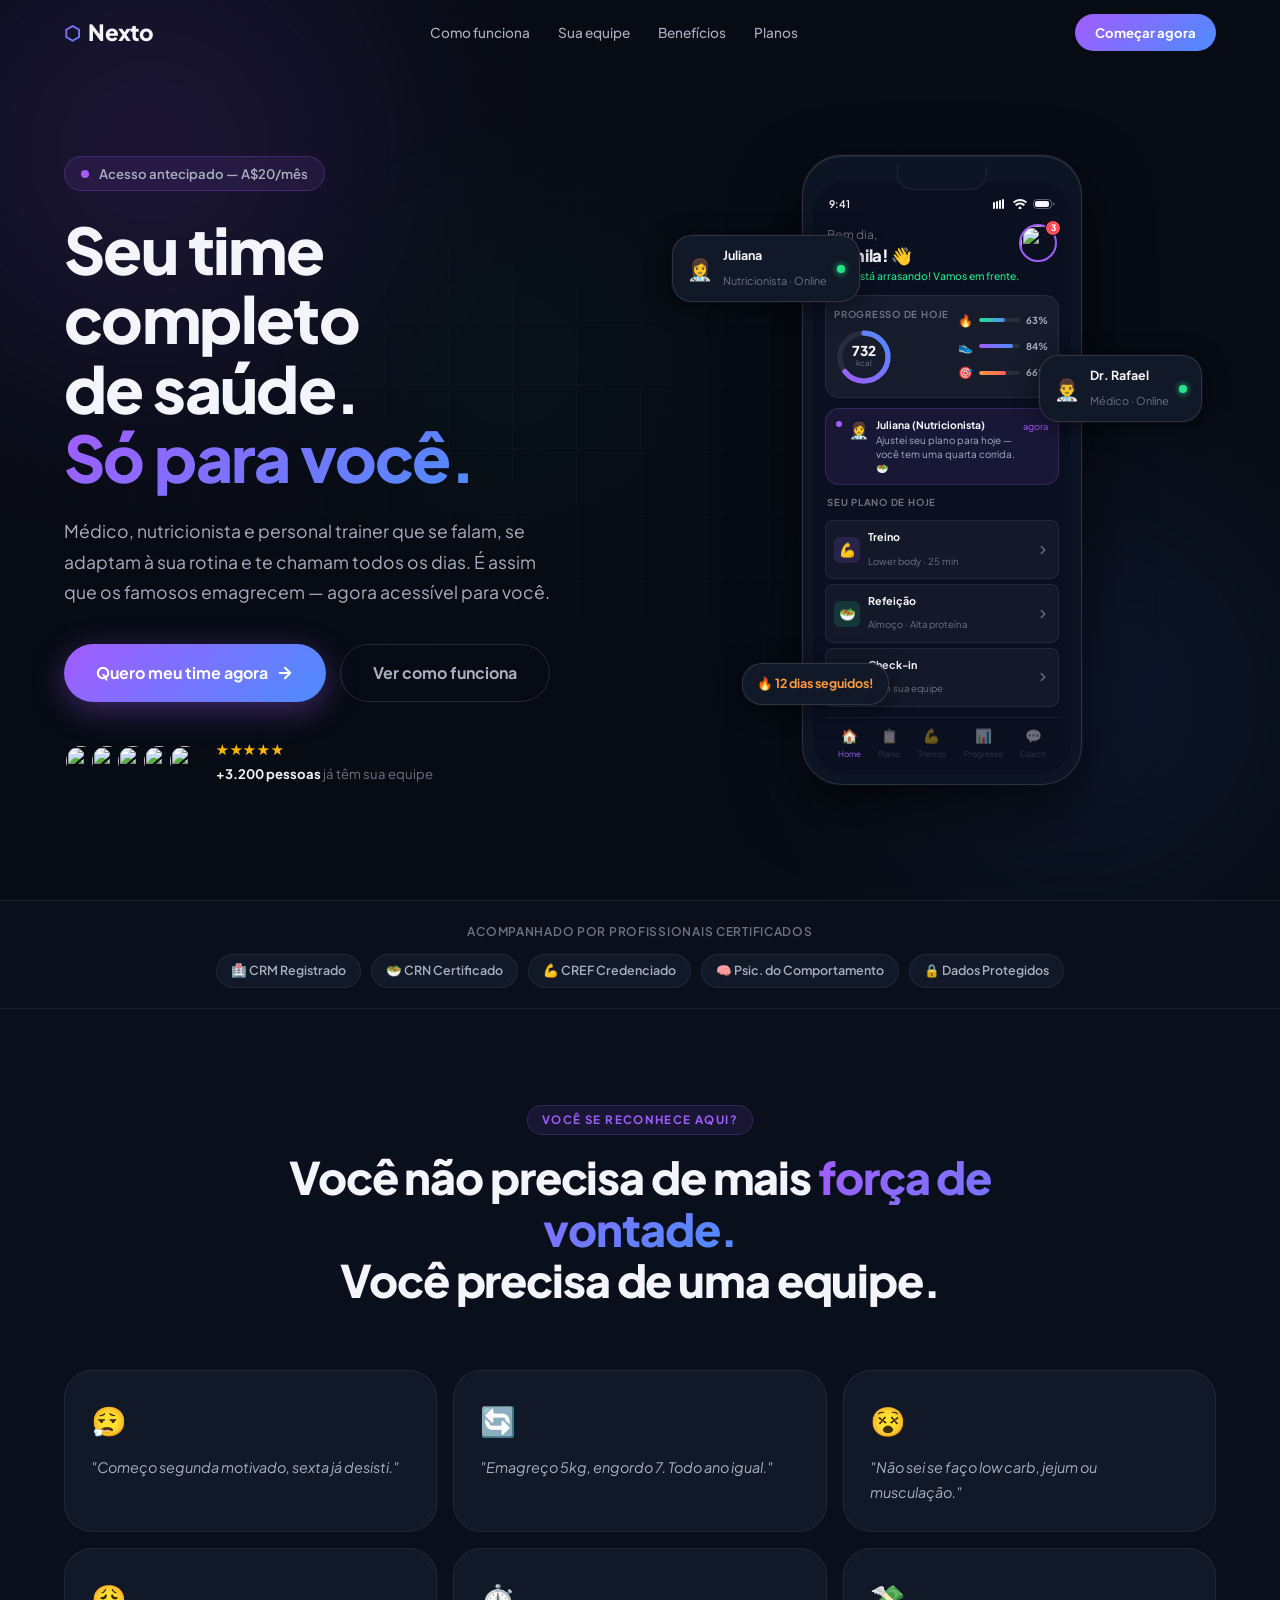
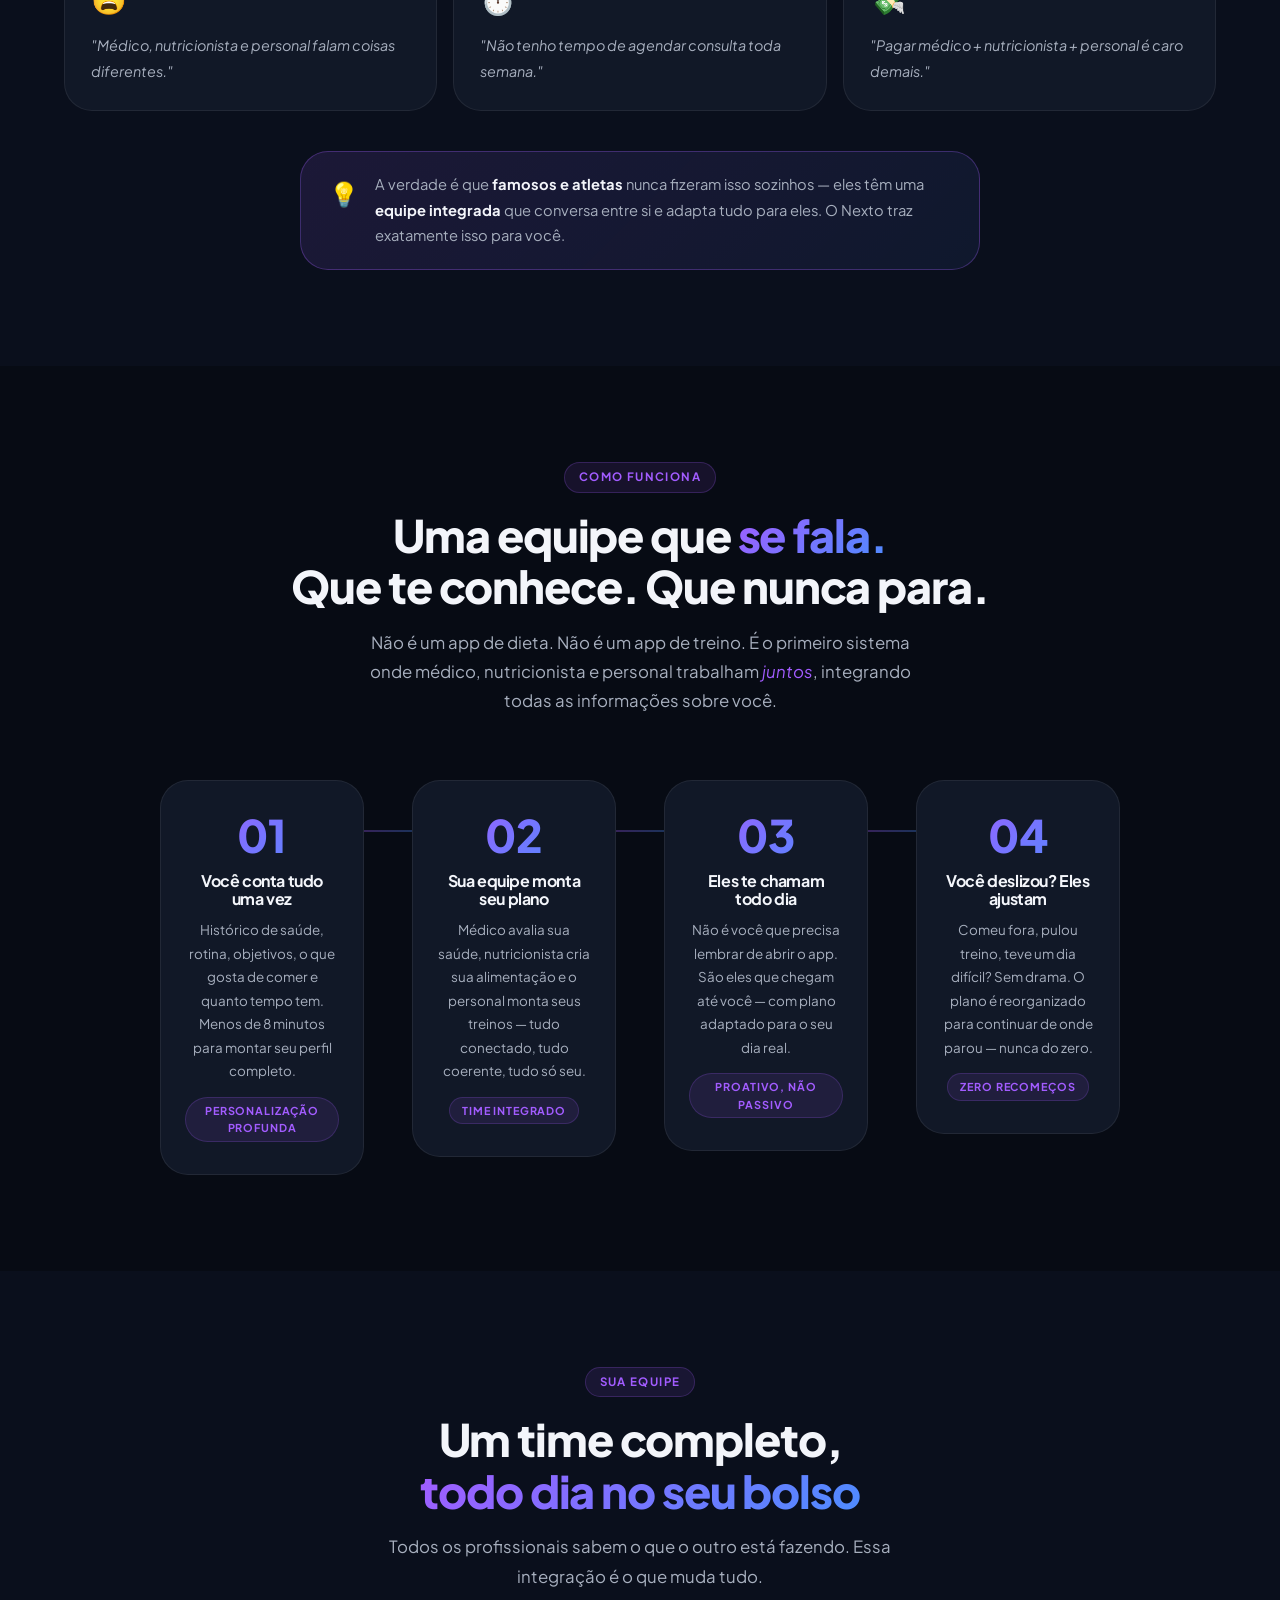
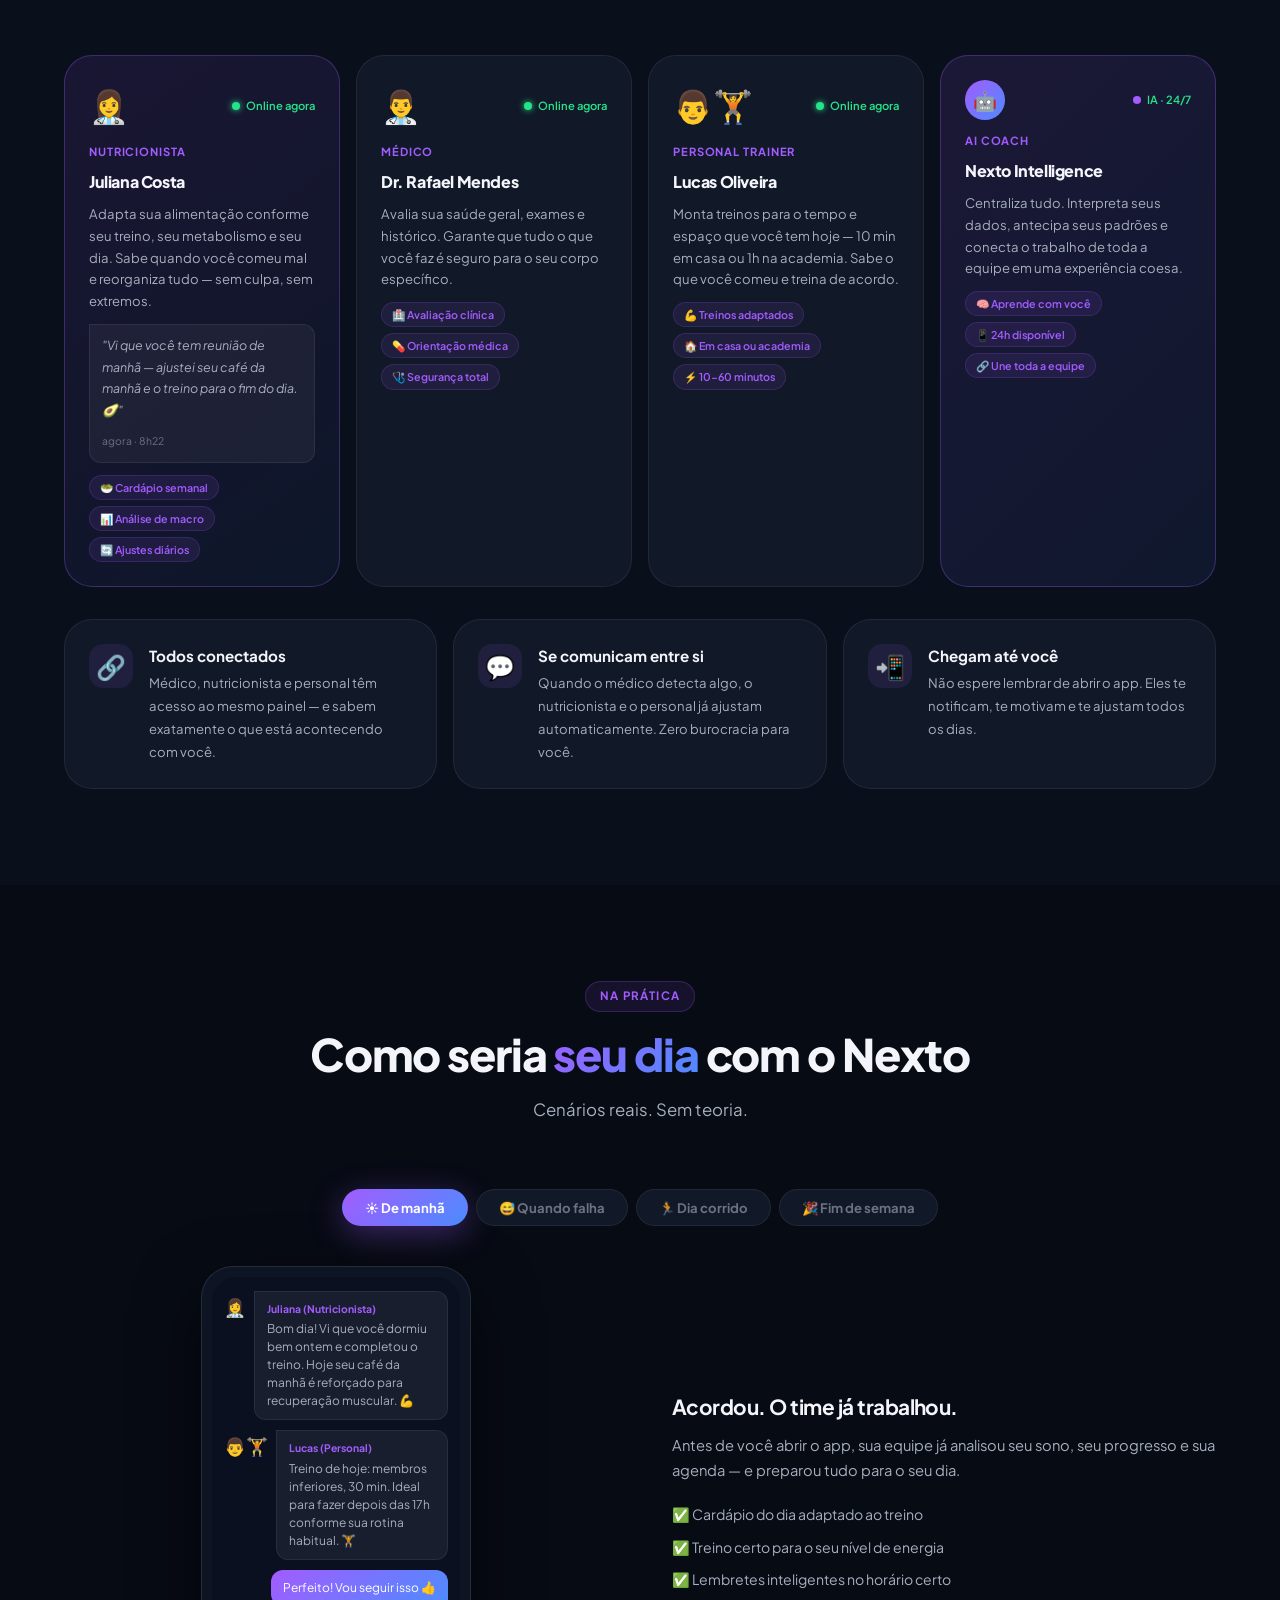
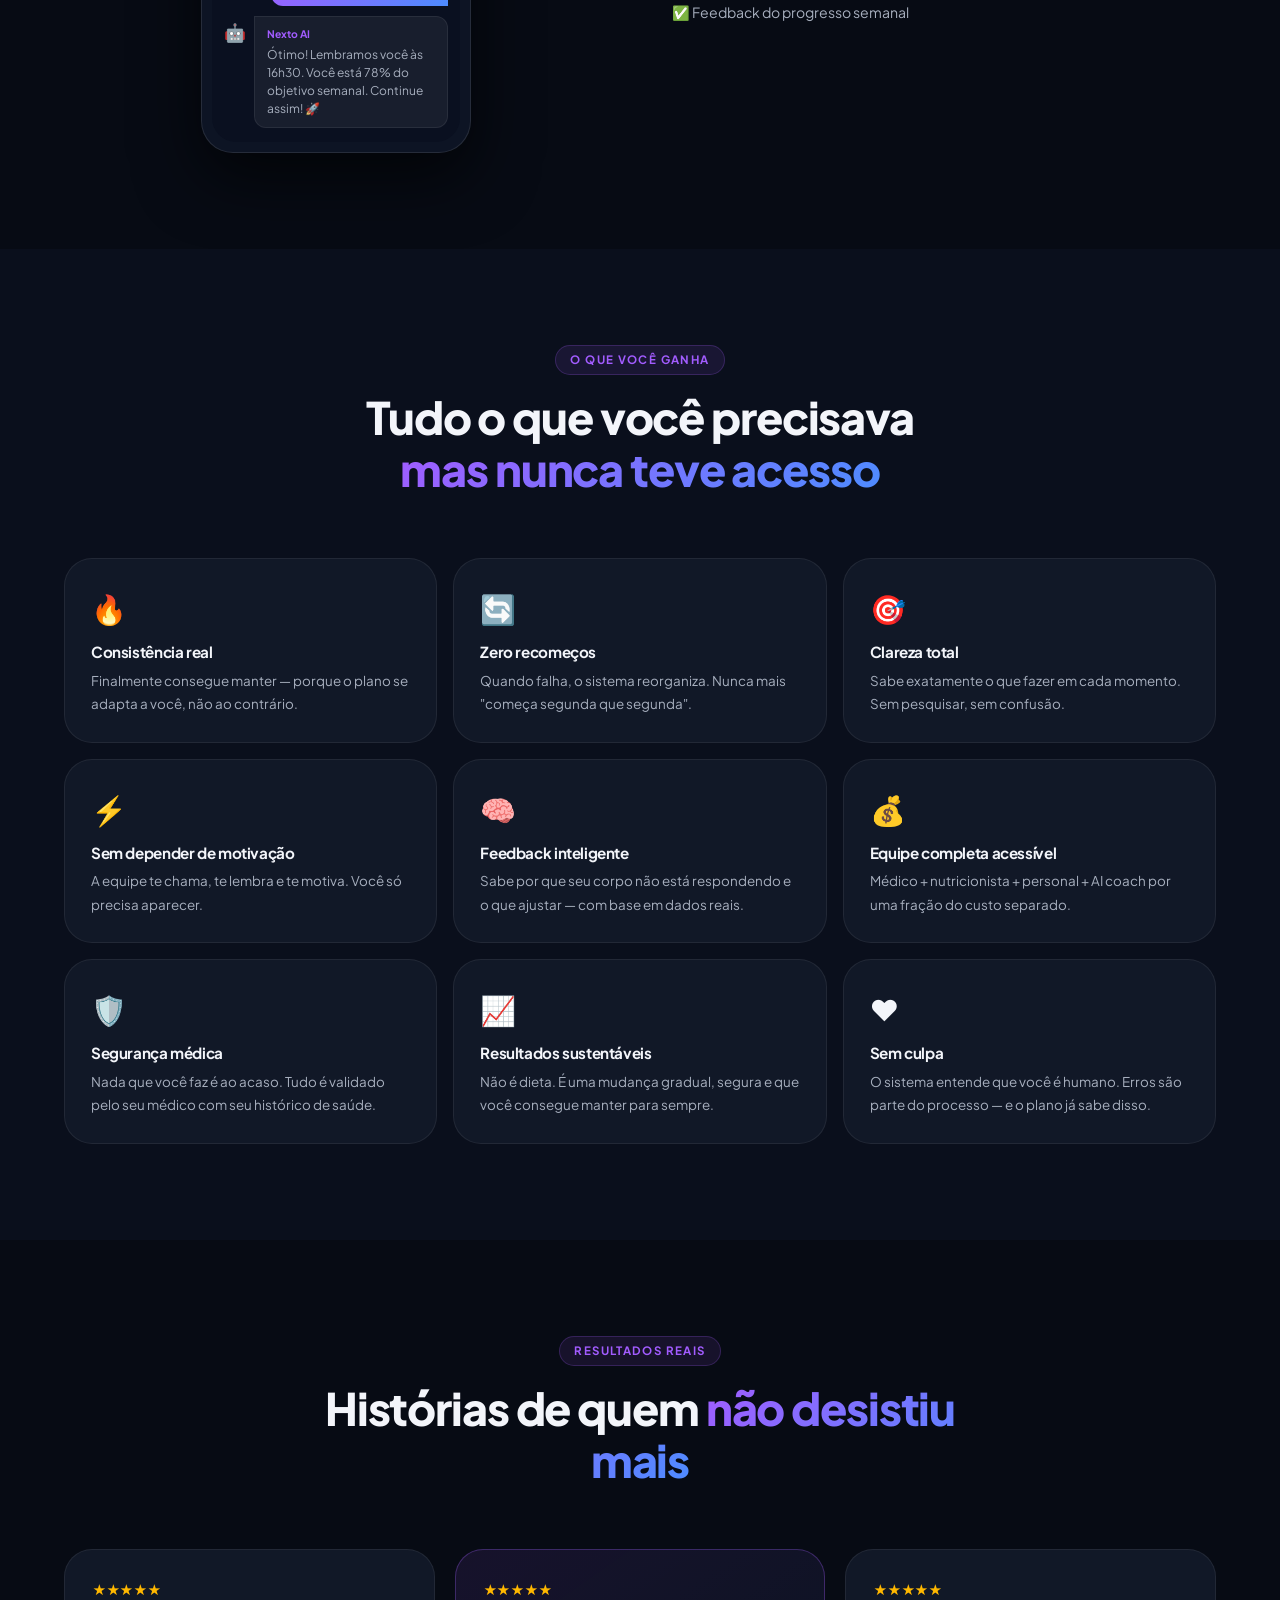
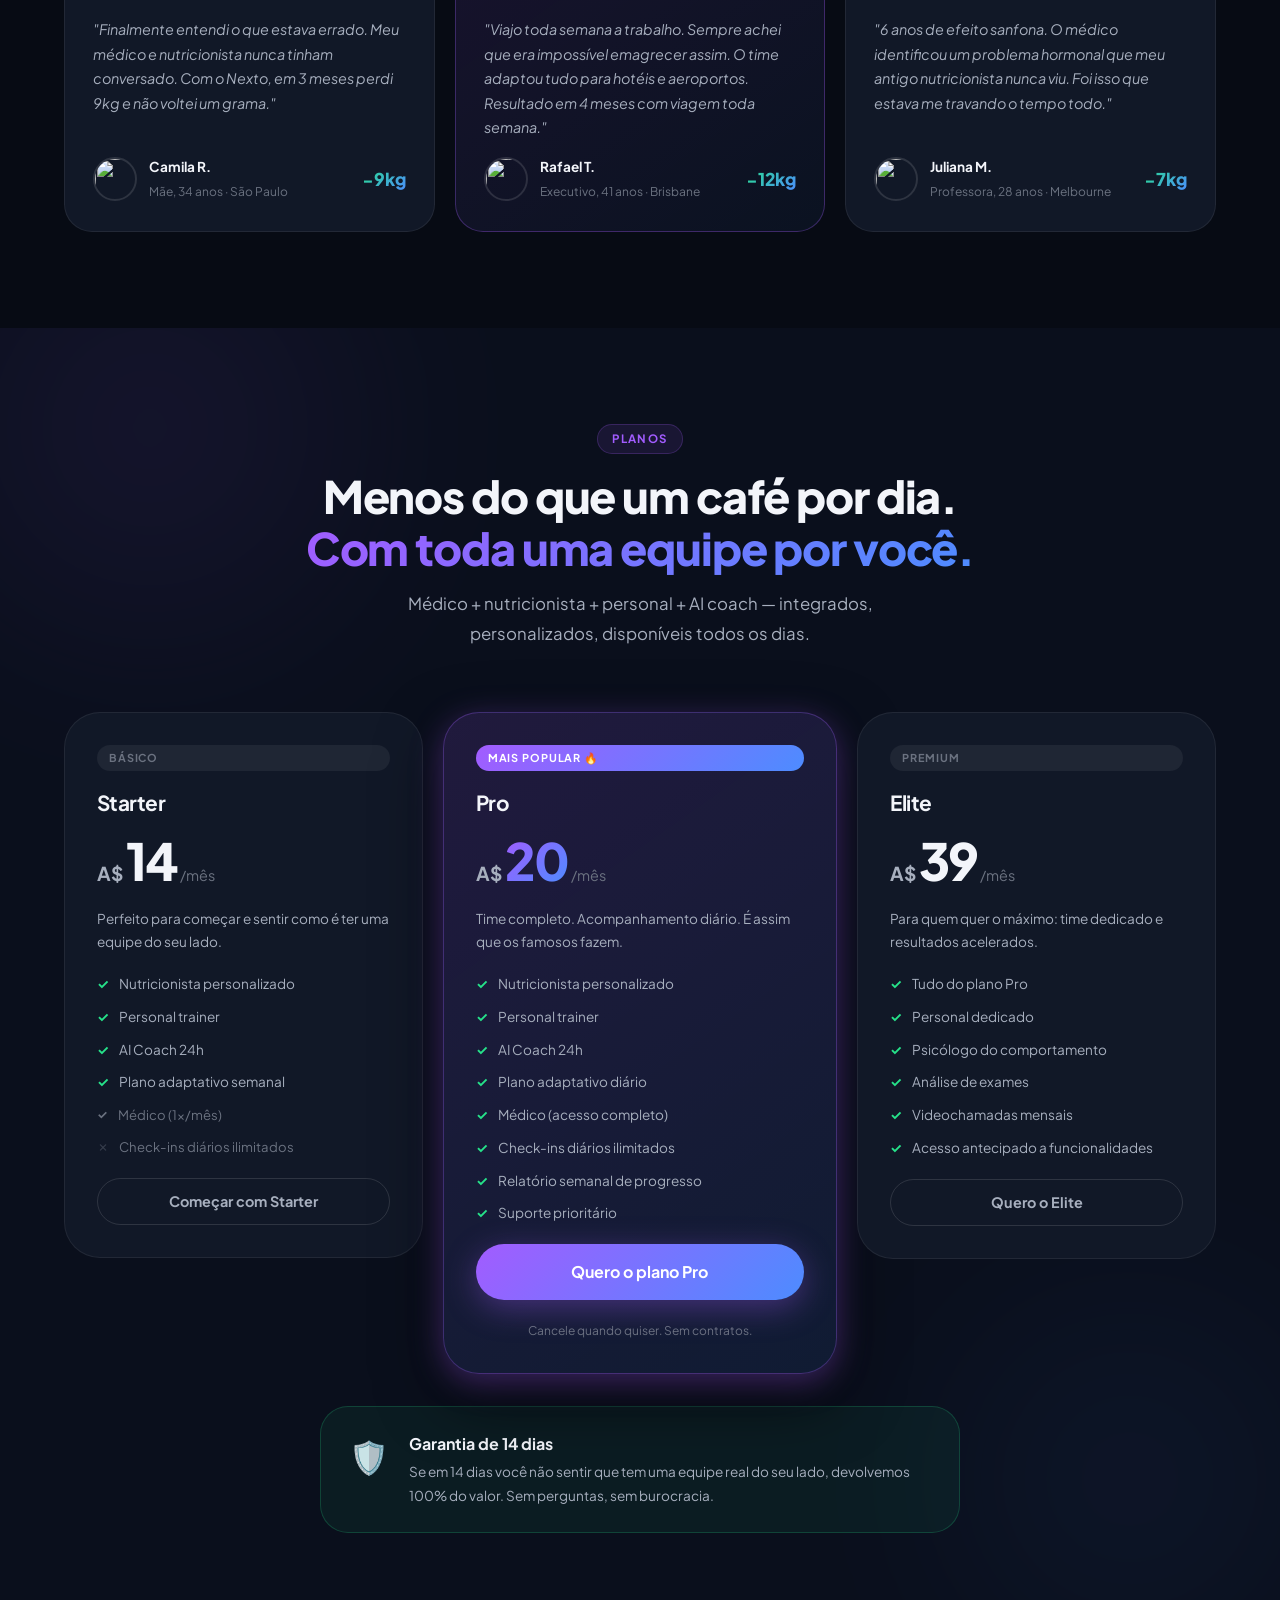
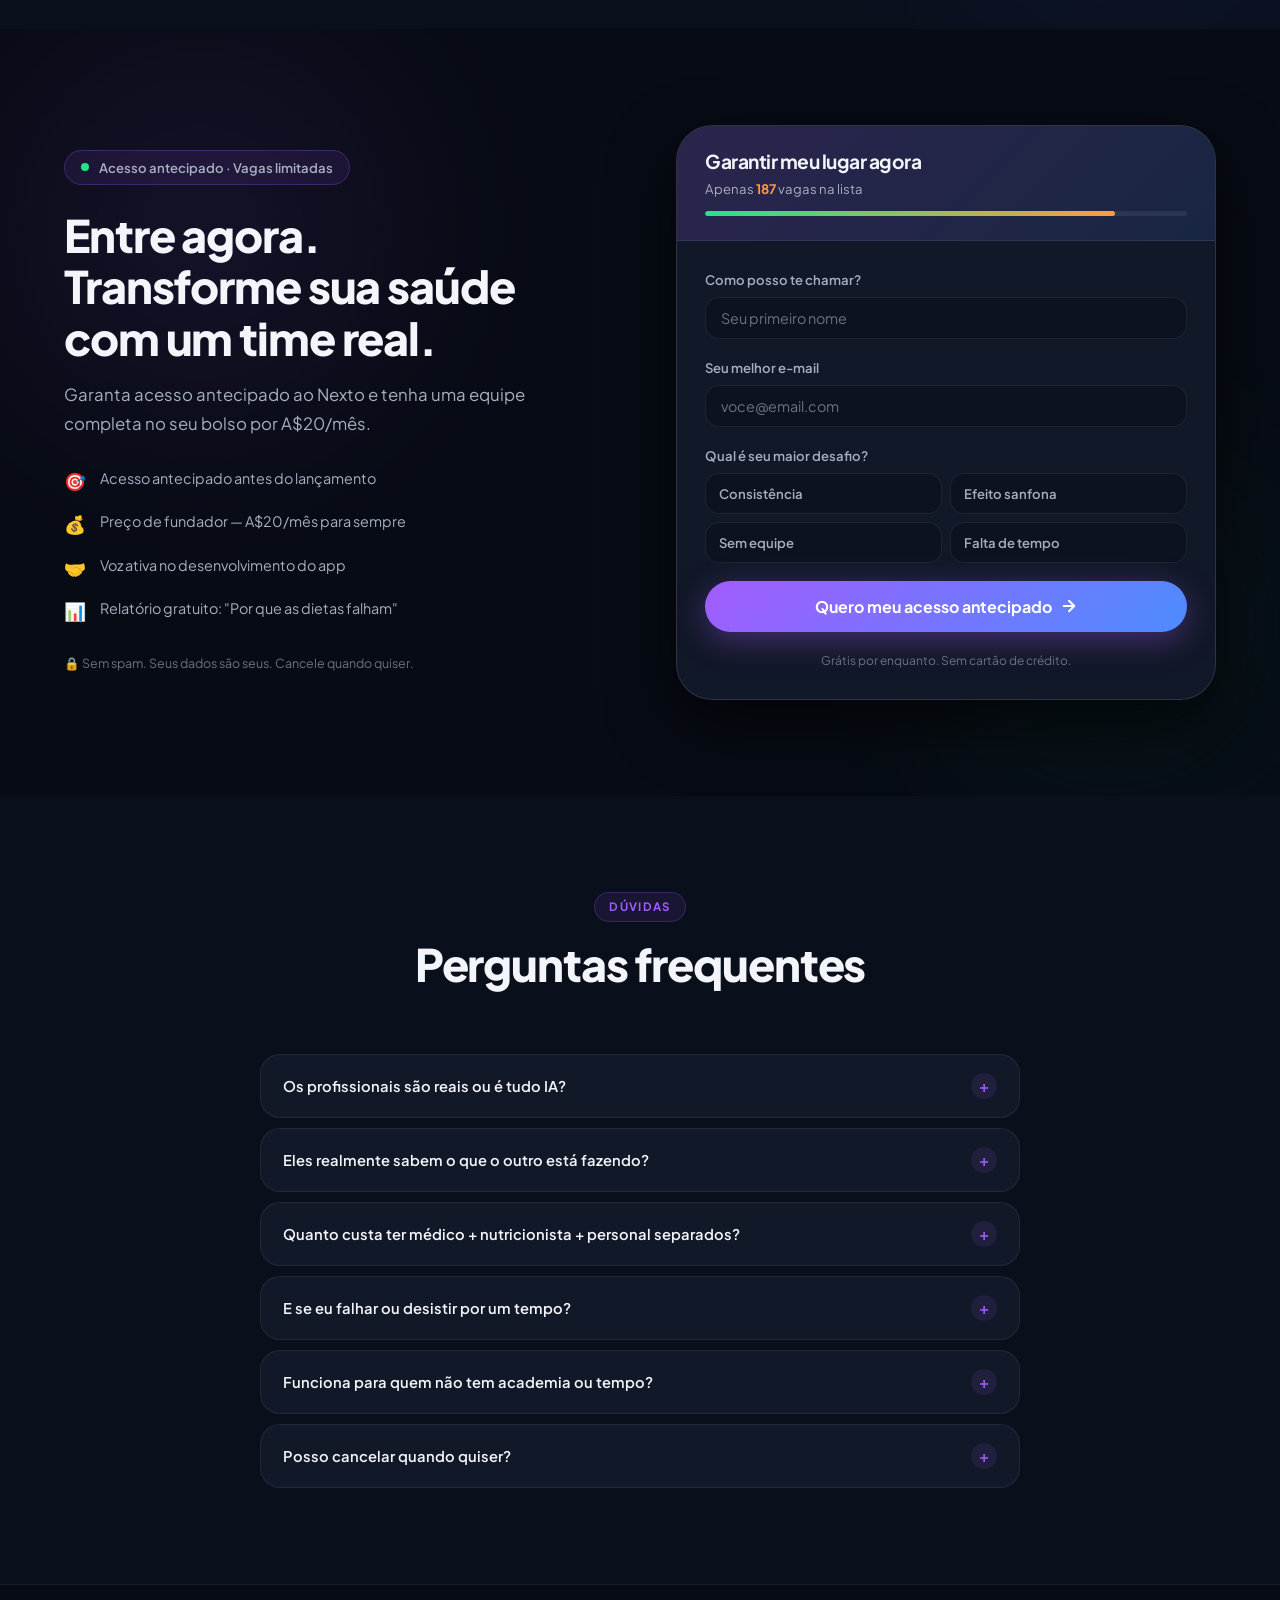
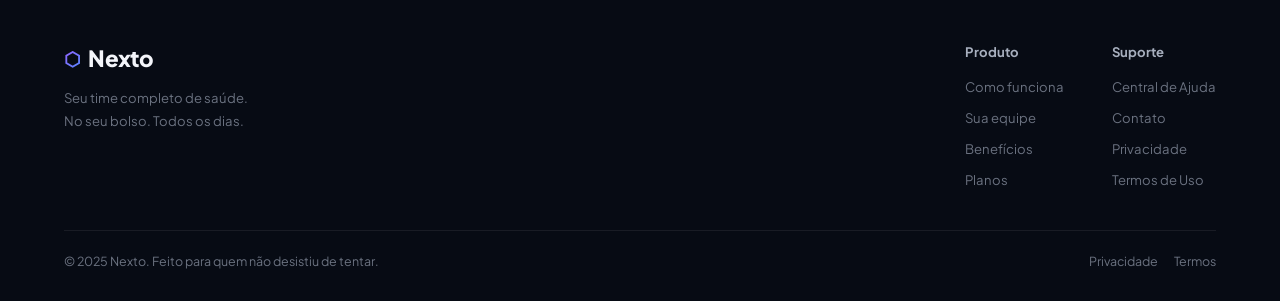
==== nexto.html @ ecab1a5f "feat(nexto): build premium Nexto app sales landing page - Deep navy dark UI matching app design syst" ====
<!DOCTYPE html>
<html lang="pt-BR">
<head>
  <meta charset="UTF-8" />
  <meta name="viewport" content="width=device-width, initial-scale=1.0" />
  <title>Nexto — Seu time de saúde completo no bolso</title>
  <meta name="description" content="Médico, nutricionista e personal trainer trabalhando juntos, só para você, todos os dias. É assim que famosos emagrecem — agora acessível para você." />
  <link rel="icon" href="data:image/svg+xml,<svg xmlns='http://www.w3.org/2000/svg' viewBox='0 0 100 100'><text y='.9em' font-size='90'>⬡</text></svg>" />
  <link rel="preconnect" href="https://fonts.googleapis.com" />
  <link rel="preconnect" href="https://fonts.gstatic.com" crossorigin />
  <link href="https://fonts.googleapis.com/css2?family=Inter:wght@300;400;500;600;700;800;900&family=Plus+Jakarta+Sans:wght@400;500;600;700;800&display=swap" rel="stylesheet" />
  <link rel="stylesheet" href="nexto.css" />
</head>
<body>

<!-- ═══════════════════ NAV ═══════════════════ -->
<nav class="nav" id="nav">
  <div class="nav__inner">
    <a href="#" class="nav__logo">
      <span class="logo-hex">⬡</span>
      <span>Nexto</span>
    </a>
    <div class="nav__links">
      <a href="#como-funciona">Como funciona</a>
      <a href="#equipe">Sua equipe</a>
      <a href="#beneficios">Benefícios</a>
      <a href="#precos">Planos</a>
    </div>
    <a href="#precos" class="btn btn--nav">Começar agora</a>
    <button class="nav__burger" id="burger" aria-label="Menu">
      <span></span><span></span><span></span>
    </button>
  </div>
  <!-- Mobile menu -->
  <div class="nav__mobile" id="mobileMenu">
    <a href="#como-funciona">Como funciona</a>
    <a href="#equipe">Sua equipe</a>
    <a href="#beneficios">Benefícios</a>
    <a href="#precos">Planos</a>
    <a href="#precos" class="btn btn--primary">Começar agora</a>
  </div>
</nav>

<!-- ═══════════════════ HERO ═══════════════════ -->
<section class="hero" id="home">
  <div class="hero__bg">
    <div class="hero__orb hero__orb--1"></div>
    <div class="hero__orb hero__orb--2"></div>
    <div class="hero__orb hero__orb--3"></div>
    <div class="hero__grid"></div>
  </div>

  <div class="container hero__container">
    <!-- Left -->
    <div class="hero__content" data-aos="fade-right">
      <div class="hero__badge">
        <span class="pulse-dot"></span>
        Acesso antecipado — A$20/mês
      </div>

      <h1 class="hero__h1">
        Seu time completo<br/>
        de saúde.<br/>
        <span class="grad-text">Só para você.</span>
      </h1>

      <p class="hero__sub">
        Médico, nutricionista e personal trainer que se falam, se adaptam à sua rotina e te chamam todos os dias. É assim que os famosos emagrecem — agora acessível para você.
      </p>

      <div class="hero__cta-group">
        <a href="#precos" class="btn btn--primary btn--lg">
          Quero meu time agora
          <svg width="18" height="18" viewBox="0 0 18 18" fill="none"><path d="M3.75 9h10.5M9 3.75L14.25 9 9 14.25" stroke="currentColor" stroke-width="2" stroke-linecap="round" stroke-linejoin="round"/></svg>
        </a>
        <a href="#como-funciona" class="btn btn--ghost btn--lg">Ver como funciona</a>
      </div>

      <div class="hero__proof">
        <div class="proof-avatars">
          <img src="https://i.pravatar.cc/36?img=1" alt="" />
          <img src="https://i.pravatar.cc/36?img=5" alt="" />
          <img src="https://i.pravatar.cc/36?img=9" alt="" />
          <img src="https://i.pravatar.cc/36?img=15" alt="" />
          <img src="https://i.pravatar.cc/36?img=20" alt="" />
        </div>
        <div class="proof-text">
          <div class="proof-stars">★★★★★</div>
          <span><strong>+3.200 pessoas</strong> já têm sua equipe</span>
        </div>
      </div>
    </div>

    <!-- Right — Phone mockup -->
    <div class="hero__mockup" data-aos="fade-left" data-aos-delay="150">
      <div class="phone-wrap">
        <div class="phone">
          <div class="phone__notch"></div>
          <div class="phone__screen">
            <!-- Status bar -->
            <div class="sbar">
              <span>9:41</span>
              <div class="sbar__icons">
                <svg width="14" height="10" viewBox="0 0 14 10" fill="currentColor"><rect x="0" y="3" width="2" height="7" rx="1"/><rect x="3" y="2" width="2" height="8" rx="1"/><rect x="6" y="1" width="2" height="9" rx="1"/><rect x="9" y="0" width="2" height="10" rx="1"/></svg>
                <svg width="14" height="10" viewBox="0 0 14 10" fill="none"><path d="M7 2C9.2 2 11.2 2.9 12.7 4.3L14 3C12.1 1.1 9.7 0 7 0S1.9 1.1 0 3l1.3 1.3C2.8 2.9 4.8 2 7 2z" fill="currentColor"/><path d="M7 5.5C8.4 5.5 9.7 6.1 10.6 7L12 5.6C10.7 4.3 8.9 3.5 7 3.5S3.3 4.3 2 5.6L3.4 7C4.3 6.1 5.6 5.5 7 5.5z" fill="currentColor"/><circle cx="7" cy="9" r="1.5" fill="currentColor"/></svg>
                <svg width="22" height="10" viewBox="0 0 22 10" fill="none"><rect x="0.5" y="0.5" width="18" height="9" rx="3.5" stroke="currentColor" stroke-opacity=".35"/><rect x="2" y="2" width="14" height="6" rx="2" fill="currentColor"/><path d="M20 3.5v3a1.5 1.5 0 000-3z" fill="currentColor" fill-opacity=".4"/></svg>
              </div>
            </div>

            <!-- Greeting -->
            <div class="app-greeting">
              <div>
                <p class="app-hi">Bom dia,</p>
                <h3 class="app-name">Camila! 👋</h3>
                <p class="app-tagline">Você está arrasando! Vamos em frente.</p>
              </div>
              <div class="app-avatar-wrap">
                <img src="https://i.pravatar.cc/40?img=47" alt="" class="app-avatar" />
                <span class="app-notif">3</span>
              </div>
            </div>

            <!-- Progress card -->
            <div class="app-card app-progress-card">
              <div class="apc-left">
                <p class="apc-label">Progresso de Hoje</p>
                <div class="ring-wrap">
                  <svg class="ring" viewBox="0 0 80 80">
                    <circle cx="40" cy="40" r="32" fill="none" stroke="rgba(255,255,255,.08)" stroke-width="7"/>
                    <circle cx="40" cy="40" r="32" fill="none" stroke="url(#rg)" stroke-width="7" stroke-linecap="round" stroke-dasharray="201" stroke-dashoffset="72" transform="rotate(-90 40 40)"/>
                    <defs><linearGradient id="rg" x1="0" y1="0" x2="1" y2="1"><stop stop-color="#A25CFF"/><stop offset="1" stop-color="#4D8CFF"/></linearGradient></defs>
                  </svg>
                  <div class="ring-center">
                    <span class="ring-val">732</span>
                    <span class="ring-unit">kcal</span>
                  </div>
                </div>
              </div>
              <div class="apc-right">
                <div class="apc-row">
                  <span class="apc-icon" style="color:#26E38A">🔥</span>
                  <div class="apc-bar-wrap">
                    <div class="apc-bar-bg"><div class="apc-bar-fill" style="width:63%;background:linear-gradient(90deg,#26E38A,#4D8CFF)"></div></div>
                  </div>
                  <span class="apc-pct">63%</span>
                </div>
                <div class="apc-row">
                  <span class="apc-icon">👟</span>
                  <div class="apc-bar-wrap">
                    <div class="apc-bar-bg"><div class="apc-bar-fill" style="width:84%;background:linear-gradient(90deg,#A25CFF,#4D8CFF)"></div></div>
                  </div>
                  <span class="apc-pct">84%</span>
                </div>
                <div class="apc-row">
                  <span class="apc-icon" style="color:#FF9A3D">🎯</span>
                  <div class="apc-bar-wrap">
                    <div class="apc-bar-bg"><div class="apc-bar-fill" style="width:66%;background:linear-gradient(90deg,#FF9A3D,#FF5F5F)"></div></div>
                  </div>
                  <span class="apc-pct">66%</span>
                </div>
              </div>
            </div>

            <!-- Coach notification -->
            <div class="app-notif-card">
              <div class="notif-dot"></div>
              <div class="notif-avatar">👩‍⚕️</div>
              <div class="notif-body">
                <strong>Juliana (Nutricionista)</strong>
                <p>Ajustei seu plano para hoje — você tem uma quarta corrida. 🥗</p>
              </div>
              <span class="notif-time">agora</span>
            </div>

            <!-- Today's plan -->
            <div class="app-section-label">Seu plano de hoje</div>
            <div class="app-plan-items">
              <div class="plan-item">
                <span class="plan-ico" style="background:rgba(162,92,255,.15);color:#A25CFF">💪</span>
                <div><strong>Treino</strong><small>Lower body · 25 min</small></div>
                <svg class="plan-arr" viewBox="0 0 16 16" fill="none"><path d="M6 4l4 4-4 4" stroke="currentColor" stroke-width="1.5" stroke-linecap="round"/></svg>
              </div>
              <div class="plan-item">
                <span class="plan-ico" style="background:rgba(38,227,138,.15);color:#26E38A">🥗</span>
                <div><strong>Refeição</strong><small>Almoço · Alta proteína</small></div>
                <svg class="plan-arr" viewBox="0 0 16 16" fill="none"><path d="M6 4l4 4-4 4" stroke="currentColor" stroke-width="1.5" stroke-linecap="round"/></svg>
              </div>
              <div class="plan-item">
                <span class="plan-ico" style="background:rgba(77,140,255,.15);color:#4D8CFF">💬</span>
                <div><strong>Check-in</strong><small>Com sua equipe</small></div>
                <svg class="plan-arr" viewBox="0 0 16 16" fill="none"><path d="M6 4l4 4-4 4" stroke="currentColor" stroke-width="1.5" stroke-linecap="round"/></svg>
              </div>
            </div>

            <!-- Nav bar -->
            <div class="app-navbar">
              <div class="app-nav-item active"><span>🏠</span><small>Home</small></div>
              <div class="app-nav-item"><span>📋</span><small>Plano</small></div>
              <div class="app-nav-item"><span>💪</span><small>Treinos</small></div>
              <div class="app-nav-item"><span>📊</span><small>Progresso</small></div>
              <div class="app-nav-item"><span>💬</span><small>Coach</small></div>
            </div>
          </div>
        </div>

        <!-- Floating team cards -->
        <div class="float-card float-card--1" data-aos="fade-right" data-aos-delay="400">
          <div class="fc-icon">👩‍⚕️</div>
          <div class="fc-body">
            <strong>Juliana</strong>
            <small>Nutricionista · Online</small>
          </div>
          <div class="fc-dot fc-dot--green"></div>
        </div>

        <div class="float-card float-card--2" data-aos="fade-left" data-aos-delay="500">
          <div class="fc-icon">👨‍⚕️</div>
          <div class="fc-body">
            <strong>Dr. Rafael</strong>
            <small>Médico · Online</small>
          </div>
          <div class="fc-dot fc-dot--green"></div>
        </div>

        <div class="float-card float-card--3" data-aos="fade-right" data-aos-delay="600">
          <div class="fc-streak">🔥 12 dias seguidos!</div>
        </div>
      </div>
    </div>
  </div>
</section>

<!-- ═══════════════════ LOGO STRIP ═══════════════════ -->
<div class="logo-strip">
  <div class="container">
    <p class="logo-strip__label">Acompanhado por profissionais certificados</p>
    <div class="logo-strip__badges">
      <span class="cert-badge">🏥 CRM Registrado</span>
      <span class="cert-badge">🥗 CRN Certificado</span>
      <span class="cert-badge">💪 CREF Credenciado</span>
      <span class="cert-badge">🧠 Psic. do Comportamento</span>
      <span class="cert-badge">🔒 Dados Protegidos</span>
    </div>
  </div>
</div>

<!-- ═══════════════════ DOR / IDENTIFICAÇÃO ═══════════════════ -->
<section class="pain" id="dor">
  <div class="container">
    <div class="section-header" data-aos="fade-up">
      <span class="eyebrow">Você se reconhece aqui?</span>
      <h2>Você não precisa de mais <span class="grad-text">força de vontade.</span><br/>Você precisa de uma equipe.</h2>
    </div>

    <div class="pain-grid">
      <div class="pain-card" data-aos="fade-up" data-aos-delay="0">
        <span class="pain-emoji">😮‍💨</span>
        <p>"Começo segunda motivado, sexta já desisti."</p>
      </div>
      <div class="pain-card" data-aos="fade-up" data-aos-delay="60">
        <span class="pain-emoji">🔄</span>
        <p>"Emagreço 5kg, engordo 7. Todo ano igual."</p>
      </div>
      <div class="pain-card" data-aos="fade-up" data-aos-delay="120">
        <span class="pain-emoji">😵</span>
        <p>"Não sei se faço low carb, jejum ou musculação."</p>
      </div>
      <div class="pain-card" data-aos="fade-up" data-aos-delay="180">
        <span class="pain-emoji">😩</span>
        <p>"Médico, nutricionista e personal falam coisas diferentes."</p>
      </div>
      <div class="pain-card" data-aos="fade-up" data-aos-delay="240">
        <span class="pain-emoji">⏱️</span>
        <p>"Não tenho tempo de agendar consulta toda semana."</p>
      </div>
      <div class="pain-card" data-aos="fade-up" data-aos-delay="300">
        <span class="pain-emoji">💸</span>
        <p>"Pagar médico + nutricionista + personal é caro demais."</p>
      </div>
    </div>

    <div class="pain-truth" data-aos="fade-up">
      <div class="pain-truth__inner">
        <span class="truth-mark">💡</span>
        <p>A verdade é que <strong>famosos e atletas</strong> nunca fizeram isso sozinhos — eles têm uma <strong>equipe integrada</strong> que conversa entre si e adapta tudo para eles. O Nexto traz exatamente isso para você.</p>
      </div>
    </div>
  </div>
</section>

<!-- ═══════════════════ COMO FUNCIONA ═══════════════════ -->
<section class="how" id="como-funciona">
  <div class="container">
    <div class="section-header" data-aos="fade-up">
      <span class="eyebrow">Como funciona</span>
      <h2>Uma equipe que <span class="grad-text">se fala.</span><br/>Que te conhece. Que nunca para.</h2>
      <p class="section-desc">Não é um app de dieta. Não é um app de treino. É o primeiro sistema onde médico, nutricionista e personal trabalham <em>juntos</em>, integrando todas as informações sobre você.</p>
    </div>

    <div class="how-steps">
      <!-- Step 1 -->
      <div class="how-step" data-aos="fade-up" data-aos-delay="0">
        <div class="how-step__num">01</div>
        <div class="how-step__body">
          <h3>Você conta tudo uma vez</h3>
          <p>Histórico de saúde, rotina, objetivos, o que gosta de comer e quanto tempo tem. Menos de 8 minutos para montar seu perfil completo.</p>
          <div class="how-step__tag">Personalização profunda</div>
        </div>
      </div>

      <div class="how-connector"><div class="connector-line"></div></div>

      <!-- Step 2 -->
      <div class="how-step" data-aos="fade-up" data-aos-delay="100">
        <div class="how-step__num">02</div>
        <div class="how-step__body">
          <h3>Sua equipe monta seu plano</h3>
          <p>Médico avalia sua saúde, nutricionista cria sua alimentação e o personal monta seus treinos — tudo conectado, tudo coerente, tudo só seu.</p>
          <div class="how-step__tag">Time integrado</div>
        </div>
      </div>

      <div class="how-connector"><div class="connector-line"></div></div>

      <!-- Step 3 -->
      <div class="how-step" data-aos="fade-up" data-aos-delay="200">
        <div class="how-step__num">03</div>
        <div class="how-step__body">
          <h3>Eles te chamam todo dia</h3>
          <p>Não é você que precisa lembrar de abrir o app. São eles que chegam até você — com plano adaptado para o seu dia real.</p>
          <div class="how-step__tag">Proativo, não passivo</div>
        </div>
      </div>

      <div class="how-connector"><div class="connector-line"></div></div>

      <!-- Step 4 -->
      <div class="how-step" data-aos="fade-up" data-aos-delay="300">
        <div class="how-step__num">04</div>
        <div class="how-step__body">
          <h3>Você deslizou? Eles ajustam</h3>
          <p>Comeu fora, pulou treino, teve um dia difícil? Sem drama. O plano é reorganizado para continuar de onde parou — nunca do zero.</p>
          <div class="how-step__tag">Zero recomeços</div>
        </div>
      </div>
    </div>
  </div>
</section>

<!-- ═══════════════════ EQUIPE ═══════════════════ -->
<section class="team" id="equipe">
  <div class="container">
    <div class="section-header" data-aos="fade-up">
      <span class="eyebrow">Sua equipe</span>
      <h2>Um time completo,<br/><span class="grad-text">todo dia no seu bolso</span></h2>
      <p class="section-desc">Todos os profissionais sabem o que o outro está fazendo. Essa integração é o que muda tudo.</p>
    </div>

    <div class="team-grid">
      <div class="team-card team-card--featured" data-aos="fade-up" data-aos-delay="0">
        <div class="tc-header">
          <div class="tc-avatar">👩‍⚕️</div>
          <div class="tc-online"><span class="fc-dot fc-dot--green"></span> Online agora</div>
        </div>
        <div class="tc-role">Nutricionista</div>
        <h3 class="tc-name">Juliana Costa</h3>
        <p class="tc-desc">Adapta sua alimentação conforme seu treino, seu metabolismo e seu dia. Sabe quando você comeu mal e reorganiza tudo — sem culpa, sem extremos.</p>
        <div class="tc-msg">
          <div class="msg-bubble">
            <p>"Vi que você tem reunião de manhã — ajustei seu café da manhã e o treino para o fim do dia. 🥑"</p>
            <span>agora · 8h22</span>
          </div>
        </div>
        <div class="tc-tags">
          <span>🥗 Cardápio semanal</span>
          <span>📊 Análise de macro</span>
          <span>🔄 Ajustes diários</span>
        </div>
      </div>

      <div class="team-card" data-aos="fade-up" data-aos-delay="100">
        <div class="tc-header">
          <div class="tc-avatar">👨‍⚕️</div>
          <div class="tc-online"><span class="fc-dot fc-dot--green"></span> Online agora</div>
        </div>
        <div class="tc-role">Médico</div>
        <h3 class="tc-name">Dr. Rafael Mendes</h3>
        <p class="tc-desc">Avalia sua saúde geral, exames e histórico. Garante que tudo o que você faz é seguro para o seu corpo específico.</p>
        <div class="tc-tags">
          <span>🏥 Avaliação clínica</span>
          <span>💊 Orientação médica</span>
          <span>🩺 Segurança total</span>
        </div>
      </div>

      <div class="team-card" data-aos="fade-up" data-aos-delay="200">
        <div class="tc-header">
          <div class="tc-avatar">👨‍🏋️</div>
          <div class="tc-online"><span class="fc-dot fc-dot--green"></span> Online agora</div>
        </div>
        <div class="tc-role">Personal Trainer</div>
        <h3 class="tc-name">Lucas Oliveira</h3>
        <p class="tc-desc">Monta treinos para o tempo e espaço que você tem hoje — 10 min em casa ou 1h na academia. Sabe o que você comeu e treina de acordo.</p>
        <div class="tc-tags">
          <span>💪 Treinos adaptados</span>
          <span>🏠 Em casa ou academia</span>
          <span>⚡ 10-60 minutos</span>
        </div>
      </div>

      <div class="team-card team-card--ai" data-aos="fade-up" data-aos-delay="300">
        <div class="tc-header">
          <div class="tc-avatar tc-avatar--ai">🤖</div>
          <div class="tc-online"><span class="fc-dot" style="background:#A25CFF"></span> IA · 24/7</div>
        </div>
        <div class="tc-role">AI Coach</div>
        <h3 class="tc-name">Nexto Intelligence</h3>
        <p class="tc-desc">Centraliza tudo. Interpreta seus dados, antecipa seus padrões e conecta o trabalho de toda a equipe em uma experiência coesa.</p>
        <div class="tc-tags">
          <span>🧠 Aprende com você</span>
          <span>📱 24h disponível</span>
          <span>🔗 Une toda a equipe</span>
        </div>
      </div>
    </div>

    <!-- Integração visual -->
    <div class="team-integration" data-aos="fade-up">
      <div class="integration-card">
        <div class="intg-icon">🔗</div>
        <div>
          <strong>Todos conectados</strong>
          <p>Médico, nutricionista e personal têm acesso ao mesmo painel — e sabem exatamente o que está acontecendo com você.</p>
        </div>
      </div>
      <div class="integration-card">
        <div class="intg-icon">💬</div>
        <div>
          <strong>Se comunicam entre si</strong>
          <p>Quando o médico detecta algo, o nutricionista e o personal já ajustam automaticamente. Zero burocracia para você.</p>
        </div>
      </div>
      <div class="integration-card">
        <div class="intg-icon">📲</div>
        <div>
          <strong>Chegam até você</strong>
          <p>Não espere lembrar de abrir o app. Eles te notificam, te motivam e te ajustam todos os dias.</p>
        </div>
      </div>
    </div>
  </div>
</section>

<!-- ═══════════════════ DEMO INTERATIVA ═══════════════════ -->
<section class="demo" id="demo">
  <div class="container">
    <div class="section-header" data-aos="fade-up">
      <span class="eyebrow">Na prática</span>
      <h2>Como seria <span class="grad-text">seu dia</span> com o Nexto</h2>
      <p class="section-desc">Cenários reais. Sem teoria.</p>
    </div>

    <div class="demo-tabs" data-aos="fade-up">
      <button class="dtab active" data-tab="morning">☀️ De manhã</button>
      <button class="dtab" data-tab="fail">😅 Quando falha</button>
      <button class="dtab" data-tab="busy">🏃 Dia corrido</button>
      <button class="dtab" data-tab="weekend">🎉 Fim de semana</button>
    </div>

    <div class="demo-content" data-aos="fade-up" data-aos-delay="100">

      <!-- Morning -->
      <div class="dpanel active" id="tab-morning">
        <div class="dpanel__phone">
          <div class="dphone">
            <div class="dchat">
              <div class="dc-msg dc-bot">
                <div class="dc-av">👩‍⚕️</div>
                <div class="dc-bubble">
                  <strong>Juliana (Nutricionista)</strong>
                  <p>Bom dia! Vi que você dormiu bem ontem e completou o treino. Hoje seu café da manhã é reforçado para recuperação muscular. 💪</p>
                </div>
              </div>
              <div class="dc-msg dc-bot">
                <div class="dc-av">👨‍🏋️</div>
                <div class="dc-bubble">
                  <strong>Lucas (Personal)</strong>
                  <p>Treino de hoje: membros inferiores, 30 min. Ideal para fazer depois das 17h conforme sua rotina habitual. 🏋️</p>
                </div>
              </div>
              <div class="dc-msg dc-user">
                <div class="dc-bubble dc-user-bubble"><p>Perfeito! Vou seguir isso 👍</p></div>
              </div>
              <div class="dc-msg dc-bot">
                <div class="dc-av">🤖</div>
                <div class="dc-bubble">
                  <strong>Nexto AI</strong>
                  <p>Ótimo! Lembramos você às 16h30. Você está 78% do objetivo semanal. Continue assim! 🚀</p>
                </div>
              </div>
            </div>
          </div>
        </div>
        <div class="dpanel__text">
          <h3>Acordou. O time já trabalhou.</h3>
          <p>Antes de você abrir o app, sua equipe já analisou seu sono, seu progresso e sua agenda — e preparou tudo para o seu dia.</p>
          <ul class="dpanel__list">
            <li>✅ Cardápio do dia adaptado ao treino</li>
            <li>✅ Treino certo para o seu nível de energia</li>
            <li>✅ Lembretes inteligentes no horário certo</li>
            <li>✅ Feedback do progresso semanal</li>
          </ul>
        </div>
      </div>

      <!-- Fail -->
      <div class="dpanel" id="tab-fail">
        <div class="dpanel__phone">
          <div class="dphone">
            <div class="dchat">
              <div class="dc-msg dc-user">
                <div class="dc-bubble dc-user-bubble"><p>Comi pizza hoje à noite e não treinei 😔</p></div>
              </div>
              <div class="dc-msg dc-bot">
                <div class="dc-av">👩‍⚕️</div>
                <div class="dc-bubble">
                  <strong>Juliana (Nutricionista)</strong>
                  <p>Sem problema! Uma pizza não destrói nada. Ajustei o jantar de amanhã para equilibrar — e não é nenhum sofrimento. 😊</p>
                </div>
              </div>
              <div class="dc-msg dc-bot">
                <div class="dc-av">👨‍🏋️</div>
                <div class="dc-bubble">
                  <strong>Lucas (Personal)</strong>
                  <p>Reorganizei seus treinos da semana. Sem precisar recuperar tudo de uma vez. Gradual e sustentável. 💪</p>
                </div>
              </div>
              <div class="dc-msg dc-bot">
                <div class="dc-av">🤖</div>
                <div class="dc-bubble">
                  <strong>Nexto AI</strong>
                  <p>Olha: você completou 5 dos últimos 7 treinos e 80% das refeições. Isso é progresso real. Um dia não apaga isso. ❤️</p>
                </div>
              </div>
            </div>
          </div>
        </div>
        <div class="dpanel__text">
          <h3>Falhou. O time reorganizou. Você continua.</h3>
          <p>Esse é o maior diferencial: quando você escorrega, não recomeça do zero. O plano é ajustado automaticamente e você segue de onde parou.</p>
          <ul class="dpanel__list">
            <li>✅ Sem culpa, sem drama</li>
            <li>✅ Plano reorganizado automaticamente</li>
            <li>✅ Nunca volta à estaca zero</li>
            <li>✅ Equipe te lembra do progresso real</li>
          </ul>
        </div>
      </div>

      <!-- Busy -->
      <div class="dpanel" id="tab-busy">
        <div class="dpanel__phone">
          <div class="dphone">
            <div class="dchat">
              <div class="dc-msg dc-user">
                <div class="dc-bubble dc-user-bubble"><p>Hoje tenho reuniões o dia todo, estou super ocupado</p></div>
              </div>
              <div class="dc-msg dc-bot">
                <div class="dc-av">👨‍🏋️</div>
                <div class="dc-bubble">
                  <strong>Lucas (Personal)</strong>
                  <p>Entendido! Treino de hoje: 12 minutos em casa, sem equipamento. Pode fazer antes ou depois das reuniões. 🏠</p>
                </div>
              </div>
              <div class="dc-msg dc-bot">
                <div class="dc-av">👩‍⚕️</div>
                <div class="dc-bubble">
                  <strong>Juliana (Nutricionista)</strong>
                  <p>Para o almoço: 3 opções de deliveries na sua região que cabem no seu plano. Sem precisar cozinhar. 📦</p>
                </div>
              </div>
              <div class="dc-msg dc-bot">
                <div class="dc-av">🤖</div>
                <div class="dc-bubble">
                  <strong>Nexto AI</strong>
                  <p>Dia corrido é parte da vida. Adaptamos para que você mantenha o progresso mesmo assim. 👊</p>
                </div>
              </div>
            </div>
          </div>
        </div>
        <div class="dpanel__text">
          <h3>A vida atrapanhou. O plano se ajustou.</h3>
          <p>O Nexto não exige que sua vida seja perfeita. Ele funciona <em>dentro</em> da sua vida real — corrida, caótica, imprevisível.</p>
          <ul class="dpanel__list">
            <li>✅ Treinos de 10-12 min quando necessário</li>
            <li>✅ Sugestões de refeição para delivery</li>
            <li>✅ Plano se adapta, não você</li>
            <li>✅ Consistência mesmo nos dias ruins</li>
          </ul>
        </div>
      </div>

      <!-- Weekend -->
      <div class="dpanel" id="tab-weekend">
        <div class="dpanel__phone">
          <div class="dphone">
            <div class="dchat">
              <div class="dc-msg dc-user">
                <div class="dc-bubble dc-user-bubble"><p>Final de semana com família, provavelmente vou comer fora</p></div>
              </div>
              <div class="dc-msg dc-bot">
                <div class="dc-av">👩‍⚕️</div>
                <div class="dc-bubble">
                  <strong>Juliana (Nutricionista)</strong>
                  <p>Que ótimo! Viver também faz parte 😊 Ajustei sexta e domingo para equilibrar — sabado é livre. Curta sem culpa!</p>
                </div>
              </div>
              <div class="dc-msg dc-bot">
                <div class="dc-av">👨‍⚕️</div>
                <div class="dc-bubble">
                  <strong>Dr. Rafael (Médico)</strong>
                  <p>Relaxamento e socialização têm impacto positivo real nos hormônios e no metabolismo. Aproveite. 🧠</p>
                </div>
              </div>
              <div class="dc-msg dc-bot">
                <div class="dc-av">🤖</div>
                <div class="dc-bubble">
                  <strong>Nexto AI</strong>
                  <p>Semana fechada: 74% de consistência. ↑ 18% vs. semana anterior. Você está evoluindo de verdade! 🎯</p>
                </div>
              </div>
            </div>
          </div>
        </div>
        <div class="dpanel__text">
          <h3>Final de semana de verdade. Com liberdade.</h3>
          <p>O objetivo nunca foi tirar prazer da sua vida. O Nexto equilibra tudo para que você possa viver — e ainda progredir.</p>
          <ul class="dpanel__list">
            <li>✅ Sabado livre sem culpa</li>
            <li>✅ Médico confirma que descanso é parte do plano</li>
            <li>✅ Semana reorganizada ao redor do final de semana</li>
            <li>✅ Relatório de evolução toda semana</li>
          </ul>
        </div>
      </div>

    </div>
  </div>
</section>

<!-- ═══════════════════ BENEFÍCIOS ═══════════════════ -->
<section class="benefits" id="beneficios">
  <div class="container">
    <div class="section-header" data-aos="fade-up">
      <span class="eyebrow">O que você ganha</span>
      <h2>Tudo o que você precisava<br/><span class="grad-text">mas nunca teve acesso</span></h2>
    </div>

    <div class="benefits-grid">
      <div class="benefit-card" data-aos="fade-up" data-aos-delay="0">
        <span class="benefit-icon">🔥</span>
        <h4>Consistência real</h4>
        <p>Finalmente consegue manter — porque o plano se adapta a você, não ao contrário.</p>
      </div>
      <div class="benefit-card" data-aos="fade-up" data-aos-delay="60">
        <span class="benefit-icon">🔄</span>
        <h4>Zero recomeços</h4>
        <p>Quando falha, o sistema reorganiza. Nunca mais "começa segunda que segunda".</p>
      </div>
      <div class="benefit-card" data-aos="fade-up" data-aos-delay="120">
        <span class="benefit-icon">🎯</span>
        <h4>Clareza total</h4>
        <p>Sabe exatamente o que fazer em cada momento. Sem pesquisar, sem confusão.</p>
      </div>
      <div class="benefit-card" data-aos="fade-up" data-aos-delay="180">
        <span class="benefit-icon">⚡</span>
        <h4>Sem depender de motivação</h4>
        <p>A equipe te chama, te lembra e te motiva. Você só precisa aparecer.</p>
      </div>
      <div class="benefit-card" data-aos="fade-up" data-aos-delay="240">
        <span class="benefit-icon">🧠</span>
        <h4>Feedback inteligente</h4>
        <p>Sabe por que seu corpo não está respondendo e o que ajustar — com base em dados reais.</p>
      </div>
      <div class="benefit-card" data-aos="fade-up" data-aos-delay="300">
        <span class="benefit-icon">💰</span>
        <h4>Equipe completa acessível</h4>
        <p>Médico + nutricionista + personal + AI coach por uma fração do custo separado.</p>
      </div>
      <div class="benefit-card" data-aos="fade-up" data-aos-delay="360">
        <span class="benefit-icon">🛡️</span>
        <h4>Segurança médica</h4>
        <p>Nada que você faz é ao acaso. Tudo é validado pelo seu médico com seu histórico de saúde.</p>
      </div>
      <div class="benefit-card" data-aos="fade-up" data-aos-delay="420">
        <span class="benefit-icon">📈</span>
        <h4>Resultados sustentáveis</h4>
        <p>Não é dieta. É uma mudança gradual, segura e que você consegue manter para sempre.</p>
      </div>
      <div class="benefit-card" data-aos="fade-up" data-aos-delay="480">
        <span class="benefit-icon">❤️</span>
        <h4>Sem culpa</h4>
        <p>O sistema entende que você é humano. Erros são parte do processo — e o plano já sabe disso.</p>
      </div>
    </div>
  </div>
</section>

<!-- ═══════════════════ STORIES ═══════════════════ -->
<section class="stories" id="historias">
  <div class="container">
    <div class="section-header" data-aos="fade-up">
      <span class="eyebrow">Resultados reais</span>
      <h2>Histórias de quem <span class="grad-text">não desistiu mais</span></h2>
    </div>

    <div class="stories-grid">
      <div class="story" data-aos="fade-up" data-aos-delay="0">
        <div class="story__stars">★★★★★</div>
        <p class="story__quote">"Finalmente entendi o que estava errado. Meu médico e nutricionista nunca tinham conversado. Com o Nexto, em 3 meses perdi 9kg e não voltei um grama."</p>
        <div class="story__person">
          <img src="https://i.pravatar.cc/48?img=47" alt="" />
          <div>
            <strong>Camila R.</strong>
            <small>Mãe, 34 anos · São Paulo</small>
          </div>
          <div class="story__result">−9kg</div>
        </div>
      </div>

      <div class="story story--featured" data-aos="fade-up" data-aos-delay="100">
        <div class="story__stars">★★★★★</div>
        <p class="story__quote">"Viajo toda semana a trabalho. Sempre achei que era impossível emagrecer assim. O time adaptou tudo para hotéis e aeroportos. Resultado em 4 meses com viagem toda semana."</p>
        <div class="story__person">
          <img src="https://i.pravatar.cc/48?img=68" alt="" />
          <div>
            <strong>Rafael T.</strong>
            <small>Executivo, 41 anos · Brisbane</small>
          </div>
          <div class="story__result">−12kg</div>
        </div>
      </div>

      <div class="story" data-aos="fade-up" data-aos-delay="200">
        <div class="story__stars">★★★★★</div>
        <p class="story__quote">"6 anos de efeito sanfona. O médico identificou um problema hormonal que meu antigo nutricionista nunca viu. Foi isso que estava me travando o tempo todo."</p>
        <div class="story__person">
          <img src="https://i.pravatar.cc/48?img=25" alt="" />
          <div>
            <strong>Juliana M.</strong>
            <small>Professora, 28 anos · Melbourne</small>
          </div>
          <div class="story__result">−7kg</div>
        </div>
      </div>
    </div>
  </div>
</section>

<!-- ═══════════════════ PREÇOS ═══════════════════ -->
<section class="pricing" id="precos">
  <div class="pricing__bg">
    <div class="pricing__orb pricing__orb--1"></div>
    <div class="pricing__orb pricing__orb--2"></div>
  </div>
  <div class="container">
    <div class="section-header" data-aos="fade-up">
      <span class="eyebrow">Planos</span>
      <h2>Menos do que um café por dia.<br/><span class="grad-text">Com toda uma equipe por você.</span></h2>
      <p class="section-desc">Médico + nutricionista + personal + AI coach — integrados, personalizados, disponíveis todos os dias.</p>
    </div>

    <div class="pricing-cards" data-aos="fade-up">

      <!-- Starter -->
      <div class="pricing-card">
        <div class="pc-badge pc-badge--subtle">Básico</div>
        <h3>Starter</h3>
        <div class="pc-price">
          <span class="pc-cur">A$</span>
          <span class="pc-val">14</span>
          <span class="pc-per">/mês</span>
        </div>
        <p class="pc-desc">Perfeito para começar e sentir como é ter uma equipe do seu lado.</p>
        <ul class="pc-features">
          <li><span class="pf-check">✓</span> Nutricionista personalizado</li>
          <li><span class="pf-check">✓</span> Personal trainer</li>
          <li><span class="pf-check">✓</span> AI Coach 24h</li>
          <li><span class="pf-check">✓</span> Plano adaptativo semanal</li>
          <li><span class="pf-check pf-muted">✓</span> <span class="pf-muted-text">Médico (1x/mês)</span></li>
          <li><span class="pf-no">✗</span> <span class="pf-muted-text">Check-ins diários ilimitados</span></li>
        </ul>
        <a href="#waitlist" class="btn btn--ghost btn--full">Começar com Starter</a>
      </div>

      <!-- Pro — featured -->
      <div class="pricing-card pricing-card--featured">
        <div class="pc-badge pc-badge--primary">Mais popular 🔥</div>
        <h3>Pro</h3>
        <div class="pc-price">
          <span class="pc-cur">A$</span>
          <span class="pc-val">20</span>
          <span class="pc-per">/mês</span>
        </div>
        <p class="pc-desc">Time completo. Acompanhamento diário. É assim que os famosos fazem.</p>
        <ul class="pc-features">
          <li><span class="pf-check">✓</span> Nutricionista personalizado</li>
          <li><span class="pf-check">✓</span> Personal trainer</li>
          <li><span class="pf-check">✓</span> AI Coach 24h</li>
          <li><span class="pf-check">✓</span> Plano adaptativo diário</li>
          <li><span class="pf-check">✓</span> Médico (acesso completo)</li>
          <li><span class="pf-check">✓</span> Check-ins diários ilimitados</li>
          <li><span class="pf-check">✓</span> Relatório semanal de progresso</li>
          <li><span class="pf-check">✓</span> Suporte prioritário</li>
        </ul>
        <a href="#waitlist" class="btn btn--primary btn--full btn--lg">Quero o plano Pro</a>
        <p class="pc-note">Cancele quando quiser. Sem contratos.</p>
      </div>

      <!-- Elite -->
      <div class="pricing-card">
        <div class="pc-badge pc-badge--subtle">Premium</div>
        <h3>Elite</h3>
        <div class="pc-price">
          <span class="pc-cur">A$</span>
          <span class="pc-val">39</span>
          <span class="pc-per">/mês</span>
        </div>
        <p class="pc-desc">Para quem quer o máximo: time dedicado e resultados acelerados.</p>
        <ul class="pc-features">
          <li><span class="pf-check">✓</span> Tudo do plano Pro</li>
          <li><span class="pf-check">✓</span> Personal dedicado</li>
          <li><span class="pf-check">✓</span> Psicólogo do comportamento</li>
          <li><span class="pf-check">✓</span> Análise de exames</li>
          <li><span class="pf-check">✓</span> Videochamadas mensais</li>
          <li><span class="pf-check">✓</span> Acesso antecipado a funcionalidades</li>
        </ul>
        <a href="#waitlist" class="btn btn--ghost btn--full">Quero o Elite</a>
      </div>

    </div>

    <!-- Guarantee -->
    <div class="guarantee" data-aos="fade-up">
      <div class="guarantee__inner">
        <span class="guarantee__icon">🛡️</span>
        <div>
          <strong>Garantia de 14 dias</strong>
          <p>Se em 14 dias você não sentir que tem uma equipe real do seu lado, devolvemos 100% do valor. Sem perguntas, sem burocracia.</p>
        </div>
      </div>
    </div>

  </div>
</section>

<!-- ═══════════════════ CTA / WAITLIST ═══════════════════ -->
<section class="waitlist" id="waitlist">
  <div class="waitlist__bg">
    <div class="wl-orb wl-orb--1"></div>
    <div class="wl-orb wl-orb--2"></div>
  </div>
  <div class="container">
    <div class="waitlist__inner">

      <div class="wl-content" data-aos="fade-right">
        <div class="hero__badge" style="margin-bottom:24px">
          <span class="pulse-dot pulse-dot--green"></span>
          Acesso antecipado · Vagas limitadas
        </div>
        <h2>Entre agora.<br/>Transforme sua saúde com um time real.</h2>
        <p class="wl-sub">Garanta acesso antecipado ao Nexto e tenha uma equipe completa no seu bolso por A$20/mês.</p>

        <div class="wl-perks">
          <div class="wl-perk"><span>🎯</span><p>Acesso antecipado antes do lançamento</p></div>
          <div class="wl-perk"><span>💰</span><p>Preço de fundador — A$20/mês para sempre</p></div>
          <div class="wl-perk"><span>🤝</span><p>Voz ativa no desenvolvimento do app</p></div>
          <div class="wl-perk"><span>📊</span><p>Relatório gratuito: "Por que as dietas falham"</p></div>
        </div>

        <p class="wl-disclaimer">🔒 Sem spam. Seus dados são seus. Cancele quando quiser.</p>
      </div>

      <div class="wl-form-wrap" data-aos="fade-left">
        <div class="wl-form-card">
          <div class="wlf-header">
            <h3>Garantir meu lugar agora</h3>
            <p>Apenas <strong id="wl-spots">187</strong> vagas na lista</p>
            <div class="wlf-bar"><div class="wlf-fill"></div></div>
          </div>

          <form class="wl-form" id="wlForm" novalidate>
            <div class="wl-field">
              <label for="wl-name">Como posso te chamar?</label>
              <input type="text" id="wl-name" name="name" placeholder="Seu primeiro nome" required autocomplete="given-name" />
            </div>
            <div class="wl-field">
              <label for="wl-email">Seu melhor e-mail</label>
              <input type="email" id="wl-email" name="email" placeholder="voce@email.com" required autocomplete="email" />
            </div>
            <div class="wl-field">
              <label>Qual é seu maior desafio?</label>
              <div class="wl-options">
                <label class="wl-opt"><input type="radio" name="ch" value="consistency"/><span>Consistência</span></label>
                <label class="wl-opt"><input type="radio" name="ch" value="yoyo"/><span>Efeito sanfona</span></label>
                <label class="wl-opt"><input type="radio" name="ch" value="team"/><span>Sem equipe</span></label>
                <label class="wl-opt"><input type="radio" name="ch" value="time"/><span>Falta de tempo</span></label>
              </div>
            </div>
            <button type="submit" class="btn btn--primary btn--full btn--lg">
              <span class="btn-txt">Quero meu acesso antecipado</span>
              <svg width="18" height="18" viewBox="0 0 18 18" fill="none"><path d="M3.75 9h10.5M9 3.75L14.25 9 9 14.25" stroke="currentColor" stroke-width="2" stroke-linecap="round" stroke-linejoin="round"/></svg>
            </button>
            <p class="wlf-note">Grátis por enquanto. Sem cartão de crédito.</p>
          </form>

          <div class="wl-success" id="wlSuccess" style="display:none">
            <div class="ws-icon">🎉</div>
            <h3>Você está dentro!</h3>
            <p>Confirmação enviada para o seu e-mail. Você será um dos primeiros a ter sua equipe completa com o Nexto.</p>
            <button class="btn btn--ghost btn--sm" onclick="shareWA()">💬 Compartilhar no WhatsApp</button>
          </div>
        </div>
      </div>

    </div>
  </div>
</section>

<!-- ═══════════════════ FAQ ═══════════════════ -->
<section class="faq" id="faq">
  <div class="container">
    <div class="section-header" data-aos="fade-up">
      <span class="eyebrow">Dúvidas</span>
      <h2>Perguntas frequentes</h2>
    </div>
    <div class="faq-list" data-aos="fade-up">
      <div class="faq-item">
        <button class="faq-q">Os profissionais são reais ou é tudo IA?<span class="faq-ic">+</span></button>
        <div class="faq-a"><p>Profissionais reais (médicos, nutricionistas, personais) trabalham na plataforma e criam e revisam seus planos. A IA centraliza, conecta e adapta em tempo real — mas a orientação é humana e profissional.</p></div>
      </div>
      <div class="faq-item">
        <button class="faq-q">Eles realmente sabem o que o outro está fazendo?<span class="faq-ic">+</span></button>
        <div class="faq-a"><p>Sim. Esse é o diferencial. Todos têm acesso ao mesmo painel com seus dados, resultados e histórico. Quando o médico detecta algo, o nutricionista e o personal já ajustam automaticamente — sem você precisar explicar nada novamente.</p></div>
      </div>
      <div class="faq-item">
        <button class="faq-q">Quanto custa ter médico + nutricionista + personal separados?<span class="faq-ic">+</span></button>
        <div class="faq-a"><p>Em média, A$80-120 por consulta avulsa. Com o Nexto Pro, você tem acompanhamento contínuo de toda a equipe por A$20/mês. É o mesmo acesso, por uma fração do custo — e ainda com a vantagem da integração entre eles.</p></div>
      </div>
      <div class="faq-item">
        <button class="faq-q">E se eu falhar ou desistir por um tempo?<span class="faq-ic">+</span></button>
        <div class="faq-a"><p>Ninguém te abandona. O sistema detecta que você sumiu, e sua equipe entra em contato para entender o que aconteceu. O plano é reorganizado de onde você parou — nunca do zero. Esse é o coração do Nexto.</p></div>
      </div>
      <div class="faq-item">
        <button class="faq-q">Funciona para quem não tem academia ou tempo?<span class="faq-ic">+</span></button>
        <div class="faq-a"><p>Absolutamente. O personal adapta treinos para qualquer cenário — 10 minutos em casa, quarto de hotel, parque. A nutricionista sugere refeições rápidas, práticas e acessíveis. O plano é feito para a sua vida real.</p></div>
      </div>
      <div class="faq-item">
        <button class="faq-q">Posso cancelar quando quiser?<span class="faq-ic">+</span></button>
        <div class="faq-a"><p>Sim, sem contratos ou fidelidade. Cancele em qualquer momento diretamente no app. E se mudar de ideia em até 14 dias, devolvemos 100% do valor.</p></div>
      </div>
    </div>
  </div>
</section>

<!-- ═══════════════════ FOOTER ═══════════════════ -->
<footer class="footer">
  <div class="container">
    <div class="footer__top">
      <div class="footer__brand">
        <a href="#" class="nav__logo">
          <span class="logo-hex">⬡</span>
          <span>Nexto</span>
        </a>
        <p>Seu time completo de saúde.<br/>No seu bolso. Todos os dias.</p>
      </div>
      <div class="footer__cols">
        <div class="footer__col">
          <strong>Produto</strong>
          <a href="#como-funciona">Como funciona</a>
          <a href="#equipe">Sua equipe</a>
          <a href="#beneficios">Benefícios</a>
          <a href="#precos">Planos</a>
        </div>
        <div class="footer__col">
          <strong>Suporte</strong>
          <a href="#">Central de Ajuda</a>
          <a href="#">Contato</a>
          <a href="#">Privacidade</a>
          <a href="#">Termos de Uso</a>
        </div>
      </div>
    </div>
    <div class="footer__bottom">
      <p>© 2025 Nexto. Feito para quem não desistiu de tentar.</p>
      <div class="footer__legal">
        <a href="#">Privacidade</a>
        <a href="#">Termos</a>
      </div>
    </div>
  </div>
</footer>

<button class="scroll-top" id="scrollTop" aria-label="Topo">↑</button>

<script src="nexto.js"></script>
</body>
</html>
---- nexto.css ----
/* ═══════════════════════════════════════════════════════
   NEXTO — Premium Dark Landing Page CSS
   Design System: Deep Navy · Purple · Cyan · Green
   ═══════════════════════════════════════════════════════ */

/* ── Reset ──────────────────────────────────────────── */
*,*::before,*::after{box-sizing:border-box;margin:0;padding:0}
html{scroll-behavior:smooth;font-size:16px}
body{font-family:'Plus Jakarta Sans',-apple-system,BlinkMacSystemFont,'Inter',sans-serif;background:#070B14;color:#F3F5FA;line-height:1.6;overflow-x:hidden;-webkit-font-smoothing:antialiased}
a{color:inherit;text-decoration:none}
img{max-width:100%;display:block}
ul{list-style:none}
button{cursor:pointer;font-family:inherit;border:none;background:none}
input{font-family:inherit}

/* ── Design Tokens ─────────────────────────────────── */
:root {
  /* Backgrounds */
  --bg:        #070B14;
  --bg-2:      #0A0F1C;
  --bg-3:      #0D1221;
  --bg-card:   #111827;
  --bg-card-2: #131C2E;
  --bg-glass:  rgba(17,24,39,.7);

  /* Brand */
  --purple:      #A25CFF;
  --purple-dim:  #8F5BFF;
  --blue:        #4D8CFF;
  --cyan:        #22D3EE;
  --green:       #26E38A;
  --green-dim:   #22D3A8;
  --amber:       #FF9A3D;
  --red:         #FF4D5A;

  /* Gradients */
  --g-main:    linear-gradient(135deg,#A25CFF 0%,#4D8CFF 100%);
  --g-green:   linear-gradient(135deg,#26E38A 0%,#4D8CFF 100%);
  --g-amber:   linear-gradient(135deg,#FF9A3D 0%,#FF5F5F 100%);
  --g-subtle:  linear-gradient(135deg,rgba(162,92,255,.12) 0%,rgba(77,140,255,.08) 100%);
  --g-card:    linear-gradient(145deg,rgba(162,92,255,.1) 0%,rgba(77,140,255,.06) 100%);

  /* Borders */
  --border:      rgba(255,255,255,.07);
  --border-md:   rgba(255,255,255,.12);
  --border-brand:rgba(162,92,255,.3);

  /* Text */
  --t1: #F3F5FA;
  --t2: #A7AFBE;
  --t3: #6B7280;

  /* Misc */
  --r-sm: 8px;  --r-md: 14px;  --r-lg: 20px;
  --r-xl: 28px; --r-2xl:36px;  --r-full:9999px;
  --shadow-brand: 0 8px 32px rgba(162,92,255,.35);
  --shadow-card:  0 4px 24px rgba(0,0,0,.5);
  --shadow-lg:    0 24px 64px rgba(0,0,0,.65);
  --ease: cubic-bezier(.4,0,.2,1);
  --t-fast:150ms var(--ease);
  --t-med: 300ms var(--ease);
  --t-slow:600ms var(--ease);
  --section-py: 96px;
  --max: 1200px;
}

/* ── Typography ────────────────────────────────────── */
h1,h2,h3,h4{font-family:'Plus Jakarta Sans',sans-serif;line-height:1.15;letter-spacing:-0.025em;color:var(--t1)}
h1{font-size:clamp(2.4rem,5vw,4.2rem);font-weight:800}
h2{font-size:clamp(1.8rem,3.5vw,2.9rem);font-weight:800}
h3{font-size:clamp(1.1rem,2vw,1.45rem);font-weight:700}
h4{font-size:1rem;font-weight:700}
p{color:var(--t2);line-height:1.75}
p strong{color:var(--t1)}
em{font-style:italic;color:var(--purple)}

.grad-text{background:var(--g-main);-webkit-background-clip:text;-webkit-text-fill-color:transparent;background-clip:text}

/* ── Layout ─────────────────────────────────────────── */
.container{max-width:var(--max);margin:0 auto;padding:0 24px}
section{padding:var(--section-py) 0;position:relative}
.section-header{text-align:center;max-width:720px;margin:0 auto 64px}
.section-header h2{margin-bottom:16px}
.section-desc{font-size:1.05rem;max-width:580px;margin:0 auto}

/* ── Eyebrow ────────────────────────────────────────── */
.eyebrow{display:inline-block;font-size:.72rem;font-weight:700;letter-spacing:.12em;text-transform:uppercase;color:var(--purple);background:rgba(162,92,255,.1);padding:5px 14px;border-radius:var(--r-full);border:1px solid rgba(162,92,255,.22);margin-bottom:16px}

/* ── Pulse dot ──────────────────────────────────────── */
.pulse-dot{display:inline-block;width:8px;height:8px;border-radius:50%;background:var(--purple);animation:pdot 1.8s ease infinite;vertical-align:middle;margin-right:2px}
.pulse-dot--green{background:var(--green)}
@keyframes pdot{0%,100%{opacity:1;transform:scale(1)}50%{opacity:.5;transform:scale(.7)}}

/* ── Buttons ────────────────────────────────────────── */
.btn{display:inline-flex;align-items:center;justify-content:center;gap:8px;font-weight:700;border-radius:var(--r-full);transition:all var(--t-med);white-space:nowrap;position:relative;overflow:hidden;font-size:.9rem;padding:11px 22px}
.btn--lg{font-size:1rem;padding:15px 32px}
.btn--sm{font-size:.8rem;padding:8px 18px}
.btn--full{width:100%}

.btn--primary{background:var(--g-main);color:#fff;box-shadow:var(--shadow-brand)}
.btn--primary::before{content:'';position:absolute;inset:0;background:rgba(255,255,255,.1);opacity:0;transition:opacity var(--t-fast)}
.btn--primary:hover{transform:translateY(-2px);box-shadow:0 12px 40px rgba(162,92,255,.5)}
.btn--primary:hover::before{opacity:1}
.btn--primary:active{transform:translateY(0)}

.btn--ghost{background:transparent;color:var(--t2);border:1.5px solid var(--border-md)}
.btn--ghost:hover{background:rgba(255,255,255,.05);color:var(--t1);border-color:rgba(255,255,255,.25)}

.btn--nav{font-size:.82rem;padding:8px 20px;background:var(--g-main);color:#fff;border-radius:var(--r-full)}
.btn--nav:hover{box-shadow:var(--shadow-brand);transform:translateY(-1px)}

/* ═══════════════ NAV ═══════════════ */
.nav{position:fixed;top:0;left:0;right:0;z-index:100;padding:14px 0;transition:all var(--t-med)}
.nav.scrolled{background:rgba(7,11,20,.92);backdrop-filter:blur(20px);-webkit-backdrop-filter:blur(20px);border-bottom:1px solid var(--border);padding:10px 0}
.nav__inner{display:flex;align-items:center;justify-content:space-between;max-width:var(--max);margin:0 auto;padding:0 24px;gap:24px}
.nav__logo{font-size:1.4rem;font-weight:800;display:flex;align-items:center;gap:8px;letter-spacing:-.03em}
.logo-hex{background:var(--g-main);-webkit-background-clip:text;-webkit-text-fill-color:transparent;background-clip:text;font-size:1.2rem}
.nav__links{display:flex;gap:28px}
.nav__links a{font-size:.85rem;font-weight:500;color:var(--t2);transition:color var(--t-fast)}
.nav__links a:hover{color:var(--t1)}

/* Burger */
.nav__burger{display:none;flex-direction:column;gap:5px;padding:4px}
.nav__burger span{display:block;width:22px;height:2px;background:var(--t1);border-radius:2px;transition:all var(--t-med)}

/* Mobile menu */
.nav__mobile{display:none;flex-direction:column;gap:8px;padding:16px 24px 20px;background:rgba(7,11,20,.98);backdrop-filter:blur(20px);border-bottom:1px solid var(--border)}
.nav__mobile a{font-size:.95rem;font-weight:500;color:var(--t2);padding:10px 0;border-bottom:1px solid var(--border)}
.nav__mobile a:last-child{border-bottom:none;padding-top:12px}
.nav__mobile.open{display:flex}

/* ═══════════════ HERO ═══════════════ */
.hero{min-height:100vh;display:flex;align-items:center;padding:120px 0 80px;overflow:hidden;position:relative}

.hero__bg{position:absolute;inset:0;pointer-events:none;overflow:hidden}
.hero__orb{position:absolute;border-radius:50%;filter:blur(90px);opacity:.45}
.hero__orb--1{width:700px;height:700px;background:radial-gradient(circle,rgba(162,92,255,.4) 0%,transparent 70%);top:-200px;left:-200px;animation:orb1 9s ease-in-out infinite}
.hero__orb--2{width:600px;height:600px;background:radial-gradient(circle,rgba(77,140,255,.3) 0%,transparent 70%);bottom:-100px;right:-100px;animation:orb2 11s ease-in-out infinite}
.hero__orb--3{width:400px;height:400px;background:radial-gradient(circle,rgba(38,227,138,.15) 0%,transparent 70%);top:40%;left:40%;transform:translate(-50%,-50%);animation:orb1 15s ease-in-out infinite reverse}
@keyframes orb1{0%,100%{transform:translate(0,0)}50%{transform:translate(40px,-30px)}}
@keyframes orb2{0%,100%{transform:translate(0,0)}50%{transform:translate(-30px,30px)}}

.hero__grid{position:absolute;inset:0;background-image:linear-gradient(rgba(162,92,255,.04) 1px,transparent 1px),linear-gradient(90deg,rgba(162,92,255,.04) 1px,transparent 1px);background-size:64px 64px;mask-image:radial-gradient(ellipse 80% 60% at 50% 50%,black 0%,transparent 70%)}

.hero__container{display:grid;grid-template-columns:1fr 1fr;gap:56px;align-items:center;position:relative;z-index:1}

.hero__badge{display:inline-flex;align-items:center;gap:8px;background:rgba(162,92,255,.1);border:1px solid rgba(162,92,255,.25);padding:6px 16px;border-radius:var(--r-full);font-size:.82rem;font-weight:600;color:var(--t2);margin-bottom:24px;backdrop-filter:blur(8px)}
.hero__h1{margin-bottom:24px;line-height:1.08}
.hero__sub{font-size:1.1rem;max-width:500px;margin-bottom:36px;line-height:1.75}
.hero__cta-group{display:flex;gap:14px;flex-wrap:wrap;margin-bottom:36px}
.hero__proof{display:flex;align-items:center;gap:14px}
.proof-avatars{display:flex}
.proof-avatars img{width:34px;height:34px;border-radius:50%;border:2px solid var(--bg);margin-left:-8px;object-fit:cover}
.proof-avatars img:first-child{margin-left:0}
.proof-text{display:flex;flex-direction:column;gap:2px}
.proof-stars{color:#FFB800;font-size:.9rem;letter-spacing:.05em}
.proof-text span{font-size:.82rem;color:var(--t3)}
.proof-text strong{color:var(--t1)}

/* ── Phone mockup ─────────────────────────── */
.hero__mockup{display:flex;justify-content:center;position:relative}
.phone-wrap{position:relative}

.phone{width:280px;background:#0D1424;border-radius:40px;border:1.5px solid rgba(255,255,255,.12);padding:10px;box-shadow:var(--shadow-lg),0 0 0 1px rgba(255,255,255,.04),inset 0 1px 0 rgba(255,255,255,.08);position:relative;z-index:2;animation:phonefloat 4.5s ease-in-out infinite}
@keyframes phonefloat{0%,100%{transform:translateY(0)}50%{transform:translateY(-14px)}}

.phone__notch{width:90px;height:24px;background:#0D1424;border-radius:0 0 16px 16px;margin:0 auto -8px;position:relative;z-index:3;border:1.5px solid rgba(255,255,255,.08);border-top:none}

.phone__screen{background:#0A1020;border-radius:32px;padding:14px 12px 10px;overflow:hidden;display:flex;flex-direction:column;gap:10px}

/* Status bar */
.sbar{display:flex;justify-content:space-between;align-items:center;font-size:.65rem;font-weight:600;color:var(--t1);padding:0 4px;margin-bottom:2px}
.sbar__icons{display:flex;align-items:center;gap:6px;color:var(--t1)}

/* App greeting */
.app-greeting{display:flex;justify-content:space-between;align-items:flex-start;padding:0 2px}
.app-hi{font-size:.75rem;color:var(--t3);margin-bottom:1px}
.app-name{font-size:1.05rem;font-weight:800;color:var(--t1);margin-bottom:1px;letter-spacing:-.02em}
.app-tagline{font-size:.65rem;color:var(--green);font-weight:500}
.app-avatar-wrap{position:relative}
.app-avatar{width:38px;height:38px;border-radius:50%;border:2px solid var(--purple);object-fit:cover}
.app-notif{position:absolute;top:-4px;right:-4px;width:16px;height:16px;background:var(--red);color:#fff;font-size:.55rem;font-weight:800;border-radius:50%;display:flex;align-items:center;justify-content:center;border:1.5px solid var(--bg)}

/* Progress card */
.app-card{background:rgba(255,255,255,.05);border-radius:var(--r-md);border:1px solid var(--border);padding:10px 10px 10px 8px}
.app-progress-card{display:flex;gap:8px;align-items:center}
.apc-label{font-size:.6rem;font-weight:700;text-transform:uppercase;letter-spacing:.08em;color:var(--t3);margin-bottom:4px}
.ring-wrap{position:relative;width:60px;height:60px;flex-shrink:0}
.ring{width:60px;height:60px}
.ring-center{position:absolute;inset:0;display:flex;flex-direction:column;align-items:center;justify-content:center}
.ring-val{font-size:.85rem;font-weight:800;color:var(--t1);line-height:1}
.ring-unit{font-size:.5rem;color:var(--t3)}
.apc-right{flex:1;display:flex;flex-direction:column;gap:7px}
.apc-row{display:flex;align-items:center;gap:6px}
.apc-icon{font-size:.75rem;width:16px;text-align:center}
.apc-bar-wrap{flex:1}
.apc-bar-bg{height:4px;background:rgba(255,255,255,.08);border-radius:2px;overflow:hidden}
.apc-bar-fill{height:100%;border-radius:2px;transition:width 1.5s var(--ease)}
.apc-pct{font-size:.6rem;font-weight:700;color:var(--t2);width:22px;text-align:right}

/* Notif card */
.app-notif-card{background:rgba(162,92,255,.1);border:1px solid rgba(162,92,255,.2);border-radius:var(--r-md);padding:8px 10px;display:flex;align-items:flex-start;gap:7px;position:relative}
.notif-dot{width:6px;height:6px;background:var(--purple);border-radius:50%;flex-shrink:0;margin-top:4px}
.notif-avatar{font-size:1rem;flex-shrink:0}
.notif-body strong{display:block;font-size:.65rem;font-weight:700;color:var(--t1);margin-bottom:1px}
.notif-body p{font-size:.62rem;color:var(--t2);margin:0;line-height:1.4}
.notif-time{font-size:.58rem;color:var(--purple);white-space:nowrap;flex-shrink:0;margin-top:2px}

.app-section-label{font-size:.6rem;font-weight:700;text-transform:uppercase;letter-spacing:.08em;color:var(--t3);padding:0 2px}

/* Plan items */
.app-plan-items{display:flex;flex-direction:column;gap:5px}
.plan-item{display:flex;align-items:center;gap:8px;background:rgba(255,255,255,.04);border-radius:var(--r-sm);padding:7px 8px;border:1px solid var(--border)}
.plan-ico{font-size:.85rem;width:26px;height:26px;border-radius:6px;display:flex;align-items:center;justify-content:center;flex-shrink:0}
.plan-item div{flex:1}
.plan-item strong{display:block;font-size:.67rem;font-weight:700;color:var(--t1)}
.plan-item small{font-size:.6rem;color:var(--t3)}
.plan-arr{width:14px;height:14px;color:var(--t3);flex-shrink:0}

/* App navbar */
.app-navbar{display:flex;justify-content:space-around;border-top:1px solid var(--border);padding:7px 4px 3px;margin-top:auto}
.app-nav-item{display:flex;flex-direction:column;align-items:center;gap:2px;opacity:.4;cursor:pointer}
.app-nav-item.active{opacity:1}
.app-nav-item span{font-size:.85rem}
.app-nav-item small{font-size:.5rem;color:var(--t3)}
.app-nav-item.active small{color:var(--purple)}

/* Floating cards */
.float-card{position:absolute;background:var(--bg-card);border:1px solid var(--border-md);border-radius:var(--r-lg);padding:10px 14px;display:flex;align-items:center;gap:10px;box-shadow:var(--shadow-card),0 0 0 1px rgba(255,255,255,.04);backdrop-filter:blur(12px);z-index:3}
.float-card--1{left:-130px;top:80px}
.float-card--2{right:-120px;top:200px}
.float-card--3{left:-60px;bottom:80px}
.fc-icon{font-size:1.3rem}
.fc-body strong{display:block;font-size:.78rem;font-weight:700;color:var(--t1)}
.fc-body small{font-size:.68rem;color:var(--t3)}
.fc-dot{width:8px;height:8px;border-radius:50%;margin-left:auto}
.fc-dot--green{background:var(--green);box-shadow:0 0 6px var(--green)}
.fc-streak{font-size:.78rem;font-weight:700;color:var(--amber);white-space:nowrap}

/* ═══════════════ LOGO STRIP ═══════════════ */
.logo-strip{background:var(--bg-2);border-top:1px solid var(--border);border-bottom:1px solid var(--border);padding:20px 0}
.logo-strip__label{text-align:center;font-size:.75rem;font-weight:600;letter-spacing:.06em;text-transform:uppercase;color:var(--t3);margin-bottom:12px}
.logo-strip__badges{display:flex;justify-content:center;flex-wrap:wrap;gap:10px}
.cert-badge{background:var(--bg-card);border:1px solid var(--border);border-radius:var(--r-full);padding:6px 14px;font-size:.78rem;font-weight:600;color:var(--t2)}

/* ═══════════════ PAIN ═══════════════ */
.pain{background:var(--bg-2)}
.pain-grid{display:grid;grid-template-columns:repeat(3,1fr);gap:16px;margin-bottom:40px}
.pain-card{background:var(--bg-card);border:1px solid var(--border);border-radius:var(--r-xl);padding:26px;transition:all var(--t-med);cursor:default}
.pain-card:hover{border-color:var(--border-brand);transform:translateY(-4px);box-shadow:var(--shadow-card);background:var(--bg-card-2)}
.pain-emoji{display:block;font-size:1.8rem;margin-bottom:12px}
.pain-card p{font-size:.9rem;font-style:italic;color:var(--t2)}

.pain-truth{text-align:center}
.pain-truth__inner{display:inline-flex;align-items:flex-start;gap:16px;background:var(--g-subtle);border:1px solid var(--border-brand);border-radius:var(--r-xl);padding:20px 28px;max-width:680px;text-align:left}
.truth-mark{font-size:1.5rem;flex-shrink:0;margin-top:2px}
.pain-truth__inner p{font-size:.92rem;color:var(--t2)}

/* ═══════════════ HOW ═══════════════ */
.how{background:var(--bg)}
.how-steps{display:flex;align-items:flex-start;gap:0;max-width:960px;margin:0 auto}
.how-step{flex:1;background:var(--bg-card);border:1px solid var(--border);border-radius:var(--r-xl);padding:32px 24px;text-align:center;transition:all var(--t-med)}
.how-step:hover{border-color:var(--border-brand);transform:translateY(-4px);box-shadow:var(--shadow-card)}
.how-step__num{font-size:2.8rem;font-weight:800;background:var(--g-main);-webkit-background-clip:text;-webkit-text-fill-color:transparent;background-clip:text;display:block;margin-bottom:14px;line-height:1}
.how-step__body h3{margin-bottom:10px;font-size:1rem}
.how-step__body p{font-size:.84rem}
.how-step__tag{display:inline-block;margin-top:14px;font-size:.68rem;font-weight:700;letter-spacing:.08em;text-transform:uppercase;background:rgba(162,92,255,.1);color:var(--purple);padding:4px 12px;border-radius:var(--r-full);border:1px solid rgba(162,92,255,.2)}
.how-connector{display:flex;align-items:flex-start;padding-top:50px;flex-shrink:0}
.connector-line{width:48px;height:2px;background:linear-gradient(90deg,var(--purple),var(--blue));opacity:.3}

/* ═══════════════ TEAM ═══════════════ */
.team{background:var(--bg-2)}
.team-grid{display:grid;grid-template-columns:repeat(4,1fr);gap:16px;margin-bottom:32px}

.team-card{background:var(--bg-card);border:1px solid var(--border);border-radius:var(--r-xl);padding:24px;transition:all var(--t-med);display:flex;flex-direction:column;gap:12px}
.team-card:hover{border-color:var(--border-brand);transform:translateY(-4px);box-shadow:var(--shadow-card)}
.team-card--featured{background:var(--g-card);border-color:var(--border-brand);grid-row:span 1}
.team-card--ai{background:linear-gradient(135deg,rgba(162,92,255,.12),rgba(77,140,255,.08));border-color:rgba(162,92,255,.3)}

.tc-header{display:flex;justify-content:space-between;align-items:center}
.tc-avatar{font-size:2rem}
.tc-avatar--ai{width:40px;height:40px;background:var(--g-main);border-radius:50%;display:flex;align-items:center;justify-content:center;font-size:1.2rem}
.tc-online{display:flex;align-items:center;gap:6px;font-size:.7rem;color:var(--green);font-weight:600}
.tc-role{font-size:.7rem;font-weight:700;text-transform:uppercase;letter-spacing:.08em;color:var(--purple)}
.tc-name{font-size:1rem;font-weight:800;color:var(--t1);margin:0}
.tc-desc{font-size:.82rem;color:var(--t2);line-height:1.65}

.tc-msg .msg-bubble{background:rgba(255,255,255,.05);border:1px solid var(--border);border-radius:0 12px 12px 12px;padding:10px 12px}
.msg-bubble p{font-size:.78rem;color:var(--t2);font-style:italic;margin-bottom:4px}
.msg-bubble span{font-size:.65rem;color:var(--t3)}

.tc-tags{display:flex;flex-wrap:wrap;gap:6px}
.tc-tags span{font-size:.67rem;font-weight:600;background:rgba(162,92,255,.1);color:var(--purple);padding:3px 10px;border-radius:var(--r-full);border:1px solid rgba(162,92,255,.18)}

/* Integration */
.team-integration{display:grid;grid-template-columns:repeat(3,1fr);gap:16px}
.integration-card{background:var(--bg-card);border:1px solid var(--border);border-radius:var(--r-xl);padding:24px;display:flex;gap:16px;align-items:flex-start;transition:all var(--t-med)}
.integration-card:hover{border-color:var(--border-brand);box-shadow:var(--shadow-card)}
.intg-icon{font-size:1.5rem;width:44px;height:44px;background:rgba(162,92,255,.1);border-radius:var(--r-md);display:flex;align-items:center;justify-content:center;flex-shrink:0}
.integration-card strong{display:block;color:var(--t1);margin-bottom:4px;font-size:.95rem}
.integration-card p{font-size:.82rem}

/* ═══════════════ DEMO ═══════════════ */
.demo{background:var(--bg)}
.demo-tabs{display:flex;gap:8px;justify-content:center;flex-wrap:wrap;margin-bottom:40px}
.dtab{padding:9px 22px;border-radius:var(--r-full);font-size:.82rem;font-weight:700;color:var(--t3);background:var(--bg-card);border:1px solid var(--border);transition:all var(--t-med);cursor:pointer}
.dtab:hover{color:var(--t1);border-color:var(--border-md)}
.dtab.active{background:var(--g-main);color:#fff;border-color:transparent;box-shadow:var(--shadow-brand)}

.demo-content{position:relative}
.dpanel{display:none;grid-template-columns:1fr 1fr;gap:64px;align-items:center}
.dpanel.active{display:grid}
.dpanel__phone{display:flex;justify-content:center}

.dphone{width:270px;background:#0D1424;border-radius:32px;border:1.5px solid rgba(255,255,255,.1);padding:10px;box-shadow:var(--shadow-lg)}
.dchat{background:#0A1020;border-radius:24px;padding:14px 12px;min-height:360px;display:flex;flex-direction:column;gap:10px}
.dc-msg{display:flex;gap:8px}
.dc-user{flex-direction:row-reverse}
.dc-av{font-size:1.1rem;flex-shrink:0;padding-top:2px}
.dc-bubble{max-width:88%;padding:9px 12px;border-radius:12px;font-size:.75rem}
.dc-msg.dc-bot .dc-bubble{background:rgba(255,255,255,.06);border:1px solid var(--border);border-radius:0 12px 12px 12px}
.dc-bubble strong{display:block;font-size:.65rem;font-weight:700;color:var(--purple);margin-bottom:3px}
.dc-bubble p{color:var(--t2);margin:0;line-height:1.5}
.dc-user-bubble{background:var(--g-main);border-radius:12px 12px 0 12px !important;border:none !important}
.dc-user-bubble p{color:#fff !important}

.dpanel__text h3{margin-bottom:14px;font-size:1.3rem}
.dpanel__text > p{font-size:.92rem;margin-bottom:20px;line-height:1.7}
.dpanel__list{display:flex;flex-direction:column;gap:10px}
.dpanel__list li{font-size:.88rem;color:var(--t2);display:flex;gap:8px}

/* ═══════════════ BENEFITS ═══════════════ */
.benefits{background:var(--bg-2)}
.benefits-grid{display:grid;grid-template-columns:repeat(3,1fr);gap:16px}
.benefit-card{background:var(--bg-card);border:1px solid var(--border);border-radius:var(--r-xl);padding:26px;transition:all var(--t-med);position:relative;overflow:hidden}
.benefit-card::before{content:'';position:absolute;top:0;left:0;right:0;height:2px;background:var(--g-main);opacity:0;transition:opacity var(--t-med)}
.benefit-card:hover{border-color:var(--border-brand);transform:translateY(-4px);box-shadow:var(--shadow-card)}
.benefit-card:hover::before{opacity:1}
.benefit-icon{font-size:1.8rem;display:block;margin-bottom:12px}
.benefit-card h4{margin-bottom:8px;font-size:.95rem}
.benefit-card p{font-size:.84rem}

/* ═══════════════ STORIES ═══════════════ */
.stories{background:var(--bg)}
.stories-grid{display:grid;grid-template-columns:repeat(3,1fr);gap:20px}
.story{background:var(--bg-card);border:1px solid var(--border);border-radius:var(--r-xl);padding:28px;display:flex;flex-direction:column;gap:16px;transition:all var(--t-med)}
.story:hover{border-color:var(--border-brand);transform:translateY(-4px);box-shadow:var(--shadow-card)}
.story--featured{background:var(--g-card);border-color:var(--border-brand)}
.story__stars{color:#FFB800;font-size:.9rem;letter-spacing:.05em}
.story__quote{font-size:.9rem;color:var(--t2);line-height:1.7;font-style:italic;flex:1}
.story__person{display:flex;align-items:center;gap:12px}
.story__person img{width:44px;height:44px;border-radius:50%;object-fit:cover;border:2px solid var(--border-md)}
.story__person strong{display:block;font-size:.85rem;color:var(--t1)}
.story__person small{font-size:.75rem;color:var(--t3)}
.story__result{margin-left:auto;font-size:1.1rem;font-weight:800;background:var(--g-green);-webkit-background-clip:text;-webkit-text-fill-color:transparent;background-clip:text}

/* ═══════════════ PRICING ═══════════════ */
.pricing{background:var(--bg-2);position:relative;overflow:hidden}
.pricing__bg{position:absolute;inset:0;pointer-events:none}
.pricing__orb{position:absolute;border-radius:50%;filter:blur(100px);opacity:.35}
.pricing__orb--1{width:600px;height:600px;background:radial-gradient(circle,rgba(162,92,255,.3) 0%,transparent 70%);top:-200px;left:-150px}
.pricing__orb--2{width:500px;height:500px;background:radial-gradient(circle,rgba(77,140,255,.25) 0%,transparent 70%);bottom:-100px;right:-100px}

.pricing-cards{display:grid;grid-template-columns:1fr 1.1fr 1fr;gap:20px;align-items:start;position:relative;z-index:1;margin-bottom:32px}

.pricing-card{background:var(--bg-card);border:1px solid var(--border);border-radius:var(--r-2xl);padding:32px;display:flex;flex-direction:column;gap:20px;transition:all var(--t-med)}
.pricing-card:hover{border-color:var(--border-md);box-shadow:var(--shadow-card)}
.pricing-card--featured{background:linear-gradient(145deg,rgba(162,92,255,.15) 0%,rgba(77,140,255,.1) 100%);border-color:var(--border-brand);box-shadow:var(--shadow-brand),var(--shadow-lg)}

.pc-badge{display:inline-block;font-size:.68rem;font-weight:700;letter-spacing:.08em;text-transform:uppercase;padding:4px 12px;border-radius:var(--r-full)}
.pc-badge--subtle{background:rgba(255,255,255,.06);color:var(--t3)}
.pc-badge--primary{background:var(--g-main);color:#fff}

.pricing-card h3{font-size:1.3rem;color:var(--t1)}

.pc-price{display:flex;align-items:baseline;gap:3px}
.pc-cur{font-size:1.2rem;font-weight:700;color:var(--t2)}
.pc-val{font-size:3.2rem;font-weight:800;color:var(--t1);line-height:1;letter-spacing:-.04em}
.pc-per{font-size:.9rem;color:var(--t3)}
.pricing-card--featured .pc-val{background:var(--g-main);-webkit-background-clip:text;-webkit-text-fill-color:transparent;background-clip:text}

.pc-desc{font-size:.85rem;color:var(--t2);line-height:1.65}

.pc-features{display:flex;flex-direction:column;gap:11px;flex:1}
.pc-features li{display:flex;align-items:center;gap:10px;font-size:.85rem;color:var(--t2)}
.pf-check{color:var(--green);font-weight:700;flex-shrink:0}
.pf-muted{color:var(--t3);font-size:.75rem}
.pf-muted-text{color:var(--t3);font-size:.82rem}
.pf-no{color:var(--t3);opacity:.4;flex-shrink:0}

.pc-note{text-align:center;font-size:.75rem;color:var(--t3)}

/* Guarantee */
.guarantee{max-width:640px;margin:0 auto}
.guarantee__inner{display:flex;gap:20px;align-items:flex-start;background:rgba(38,227,138,.06);border:1px solid rgba(38,227,138,.2);border-radius:var(--r-xl);padding:24px 28px}
.guarantee__icon{font-size:2rem;flex-shrink:0}
.guarantee__inner strong{display:block;color:var(--t1);margin-bottom:4px;font-size:1rem}
.guarantee__inner p{font-size:.85rem}

/* ═══════════════ WAITLIST ═══════════════ */
.waitlist{background:var(--bg);position:relative;overflow:hidden}
.waitlist__bg{position:absolute;inset:0;pointer-events:none}
.wl-orb{position:absolute;border-radius:50%;filter:blur(90px);opacity:.4}
.wl-orb--1{width:600px;height:600px;background:radial-gradient(circle,rgba(162,92,255,.3) 0%,transparent 70%);top:-100px;left:-100px}
.wl-orb--2{width:500px;height:500px;background:radial-gradient(circle,rgba(38,227,138,.2) 0%,transparent 70%);bottom:-80px;right:-80px}

.waitlist__inner{display:grid;grid-template-columns:1fr 1fr;gap:72px;align-items:center;position:relative;z-index:1}

.wl-content h2{margin-bottom:16px}
.wl-sub{font-size:1.05rem;margin-bottom:28px}
.wl-perks{display:flex;flex-direction:column;gap:14px;margin-bottom:28px}
.wl-perk{display:flex;gap:14px;align-items:flex-start;font-size:.9rem;color:var(--t2)}
.wl-perk span{font-size:1.1rem;flex-shrink:0;margin-top:1px}
.wl-perk p{margin:0}
.wl-disclaimer{font-size:.78rem;color:var(--t3)}

/* Form card */
.wl-form-card{background:var(--bg-card);border:1px solid var(--border-md);border-radius:var(--r-2xl);overflow:hidden;box-shadow:var(--shadow-lg)}
.wlf-header{background:linear-gradient(135deg,rgba(162,92,255,.18) 0%,rgba(77,140,255,.12) 100%);padding:24px 28px;border-bottom:1px solid var(--border)}
.wlf-header h3{margin-bottom:6px;font-size:1.2rem}
.wlf-header p{font-size:.82rem;color:var(--t2);margin-bottom:10px}
.wlf-header p strong{color:var(--amber)}
.wlf-bar{height:5px;background:rgba(255,255,255,.07);border-radius:var(--r-full);overflow:hidden}
.wlf-fill{height:100%;background:linear-gradient(90deg,var(--green),var(--amber));width:85%;border-radius:var(--r-full)}

.wl-form{padding:28px;display:flex;flex-direction:column;gap:18px}
.wl-field{display:flex;flex-direction:column;gap:7px}
.wl-field label{font-size:.82rem;font-weight:600;color:var(--t2)}
.wl-field input{background:var(--bg-3);border:1.5px solid var(--border);border-radius:var(--r-md);padding:11px 15px;color:var(--t1);font-size:.9rem;outline:none;transition:all var(--t-fast);width:100%}
.wl-field input:focus{border-color:rgba(162,92,255,.6);box-shadow:0 0 0 3px rgba(162,92,255,.1)}
.wl-field input::placeholder{color:var(--t3)}

.wl-options{display:grid;grid-template-columns:1fr 1fr;gap:8px}
.wl-opt{display:flex;align-items:center;gap:8px;padding:9px 13px;background:var(--bg-3);border:1.5px solid var(--border);border-radius:var(--r-md);cursor:pointer;font-size:.82rem;color:var(--t2);transition:all var(--t-fast)}
.wl-opt:hover{border-color:var(--border-brand);color:var(--t1)}
.wl-opt input{display:none}
.wl-opt:has(input:checked){border-color:var(--purple);background:rgba(162,92,255,.1);color:var(--t1)}

.wlf-note{text-align:center;font-size:.75rem;color:var(--t3)}

.wl-success{padding:36px 28px;text-align:center}
.ws-icon{font-size:2.8rem;margin-bottom:14px}
.wl-success h3{margin-bottom:10px}
.wl-success p{font-size:.88rem;margin-bottom:12px}

/* ═══════════════ FAQ ═══════════════ */
.faq{background:var(--bg-2)}
.faq-list{max-width:760px;margin:0 auto;display:flex;flex-direction:column;gap:10px}
.faq-item{background:var(--bg-card);border:1px solid var(--border);border-radius:var(--r-lg);overflow:hidden;transition:border-color var(--t-fast)}
.faq-item.open{border-color:var(--border-brand)}
.faq-q{width:100%;padding:18px 22px;text-align:left;display:flex;justify-content:space-between;align-items:center;font-weight:600;font-size:.92rem;color:var(--t1);gap:16px;transition:color var(--t-fast)}
.faq-q:hover{color:#fff}
.faq-ic{width:26px;height:26px;border-radius:50%;background:rgba(162,92,255,.1);color:var(--purple);display:flex;align-items:center;justify-content:center;font-size:1rem;flex-shrink:0;transition:all var(--t-med)}
.faq-item.open .faq-ic{transform:rotate(45deg);background:rgba(162,92,255,.2)}
.faq-a{max-height:0;overflow:hidden;transition:max-height var(--t-med),padding var(--t-med);padding:0 22px}
.faq-item.open .faq-a{max-height:200px;padding:0 22px 18px}
.faq-a p{font-size:.88rem}

/* ═══════════════ FOOTER ═══════════════ */
.footer{background:var(--bg);border-top:1px solid var(--border);padding:56px 0 28px}
.footer__top{display:flex;justify-content:space-between;align-items:flex-start;margin-bottom:40px;gap:40px}
.footer__brand .nav__logo{margin-bottom:10px}
.footer__brand p{font-size:.82rem;color:var(--t3)}
.footer__cols{display:flex;gap:48px}
.footer__col{display:flex;flex-direction:column;gap:10px}
.footer__col strong{font-size:.82rem;color:var(--t2);margin-bottom:4px}
.footer__col a{font-size:.82rem;color:var(--t3);transition:color var(--t-fast)}
.footer__col a:hover{color:var(--t1)}
.footer__bottom{display:flex;justify-content:space-between;align-items:center;padding-top:20px;border-top:1px solid var(--border);flex-wrap:wrap;gap:10px}
.footer__bottom p{font-size:.78rem;color:var(--t3)}
.footer__legal{display:flex;gap:16px}
.footer__legal a{font-size:.78rem;color:var(--t3);transition:color var(--t-fast)}
.footer__legal a:hover{color:var(--t1)}

/* ═══════════════ SCROLL TOP ═══════════════ */
.scroll-top{position:fixed;bottom:28px;right:28px;width:46px;height:46px;border-radius:50%;background:var(--g-main);color:#fff;font-size:1.1rem;display:flex;align-items:center;justify-content:center;box-shadow:var(--shadow-brand);opacity:0;pointer-events:none;transform:translateY(14px);transition:all var(--t-med);z-index:99}
.scroll-top.visible{opacity:1;pointer-events:auto;transform:translateY(0)}
.scroll-top:hover{transform:translateY(-4px)}

/* ═══════════════ AOS ═══════════════ */
[data-aos]{opacity:0;transform:translateY(26px);transition:opacity .7s var(--ease),transform .7s var(--ease)}
[data-aos="fade-left"]{transform:translateX(26px)}
[data-aos="fade-right"]{transform:translateX(-26px)}
[data-aos="fade-down"]{transform:translateY(-20px)}
[data-aos].aos-animate{opacity:1;transform:translate(0)}

/* ═══════════════ SHAKE ═══════════════ */
@keyframes shake{0%,100%{transform:translateX(0)}25%,75%{transform:translateX(-5px)}50%{transform:translateX(5px)}}

/* ══════════════════════════════════════
   RESPONSIVE
══════════════════════════════════════ */
@media(max-width:1080px){
  .hero__container{grid-template-columns:1fr;text-align:center}
  .hero__sub,.hero__cta-group,.hero__proof{margin-left:auto;margin-right:auto}
  .hero__cta-group{justify-content:center}
  .hero__proof{justify-content:center}
  .hero__mockup{display:none}
  .float-card{display:none}

  .team-grid{grid-template-columns:repeat(2,1fr)}
  .pricing-cards{grid-template-columns:1fr}
  .waitlist__inner{grid-template-columns:1fr}
  .how-steps{flex-direction:column}
  .how-connector{padding-top:0;padding-left:50%}
  .connector-line{width:2px;height:28px}
}

@media(max-width:768px){
  :root{--section-py:64px}
  .nav__links{display:none}
  .btn--nav{display:none}
  .nav__burger{display:flex}

  .pain-grid{grid-template-columns:repeat(2,1fr)}
  .benefits-grid{grid-template-columns:repeat(2,1fr)}
  .stories-grid{grid-template-columns:1fr}
  .team-grid{grid-template-columns:1fr}
  .team-integration{grid-template-columns:1fr}
  .dpanel.active{grid-template-columns:1fr}
  .dpanel__phone{order:-1}
  .wl-options{grid-template-columns:1fr}
  .footer__top{flex-direction:column}
  .footer__cols{flex-direction:column;gap:24px}
  .footer__bottom{flex-direction:column;text-align:center}
  .hero__cta-group{flex-direction:column;align-items:center}
  .btn--lg{width:100%;max-width:320px}
  .pricing-card--featured{order:-1}

  h1{font-size:2rem}
  h2{font-size:1.6rem}
}

@media(max-width:480px){
  .pain-grid{grid-template-columns:1fr}
  .benefits-grid{grid-template-columns:1fr}
  .demo-tabs{flex-wrap:nowrap;overflow-x:auto;justify-content:flex-start;padding-bottom:4px}
  .dtab{white-space:nowrap}
  .logo-strip__badges{flex-direction:column;align-items:center}
  .cert-badge{text-align:center}
}
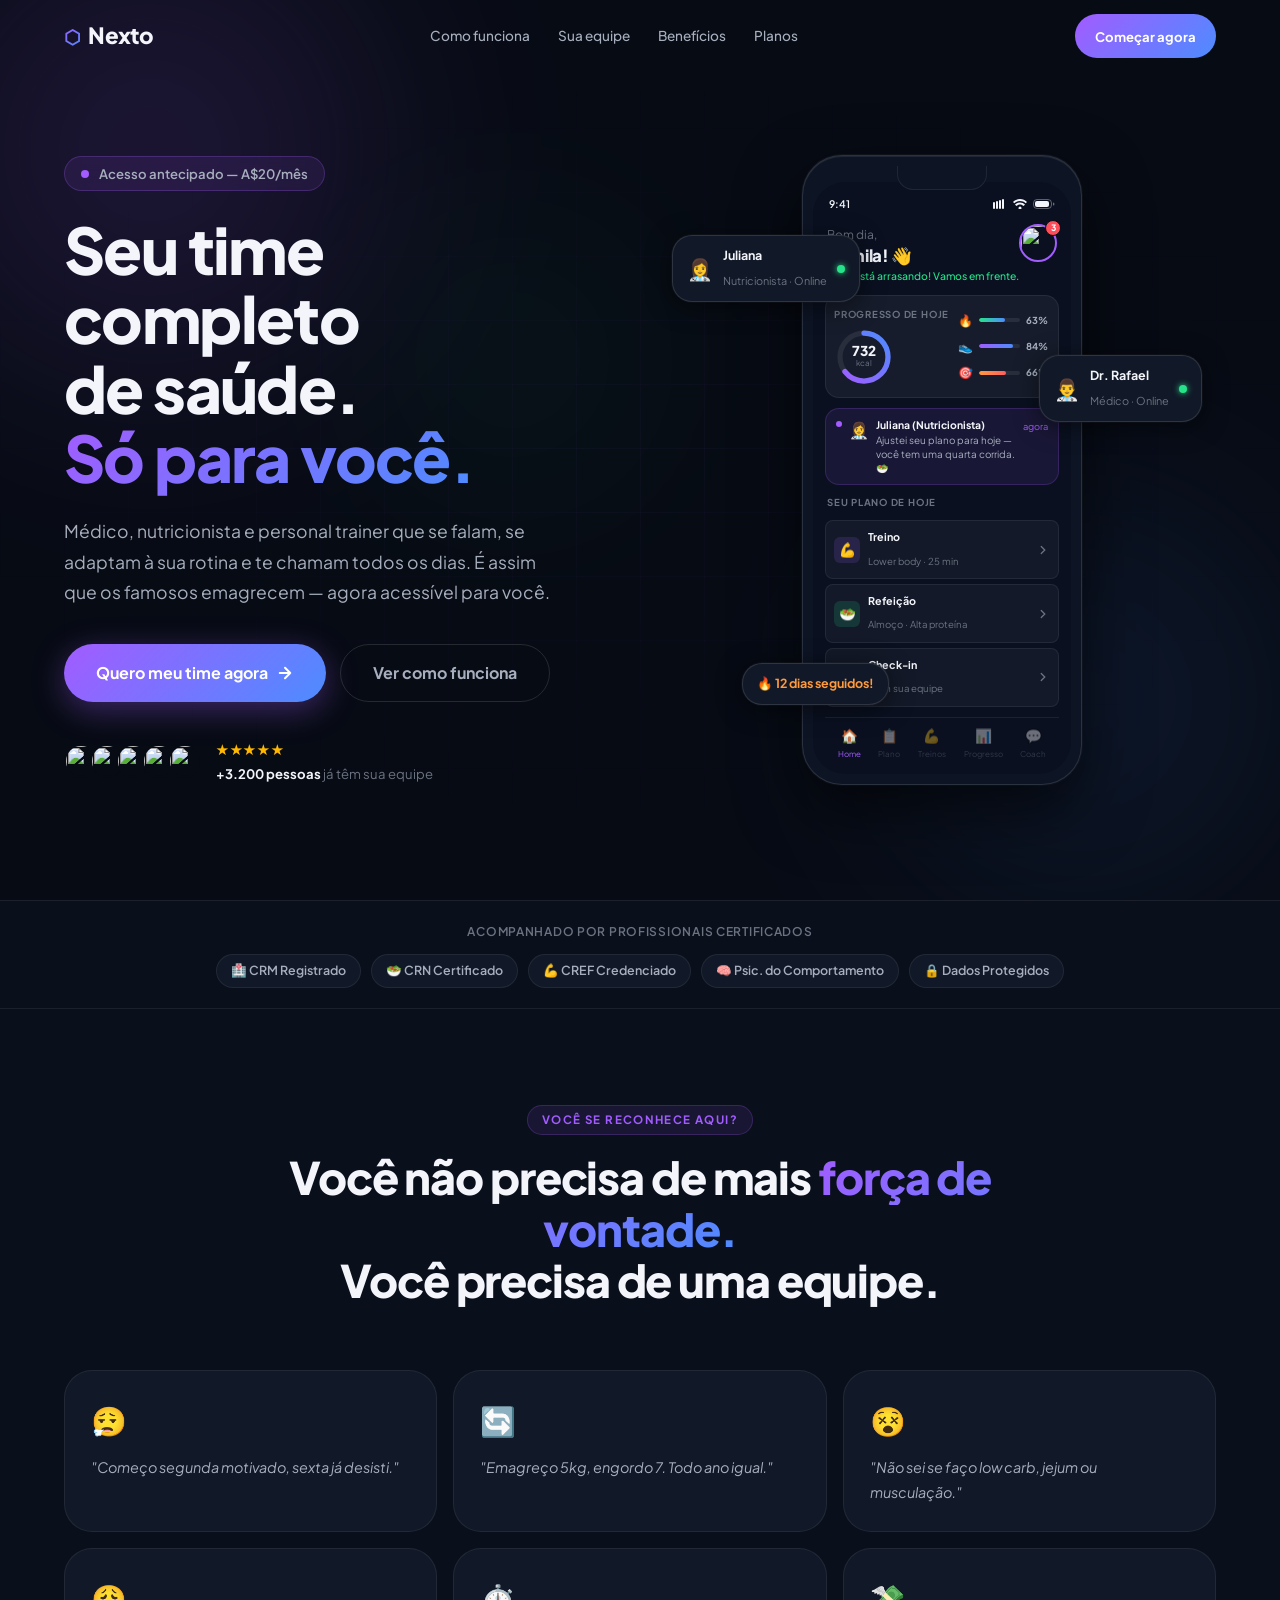
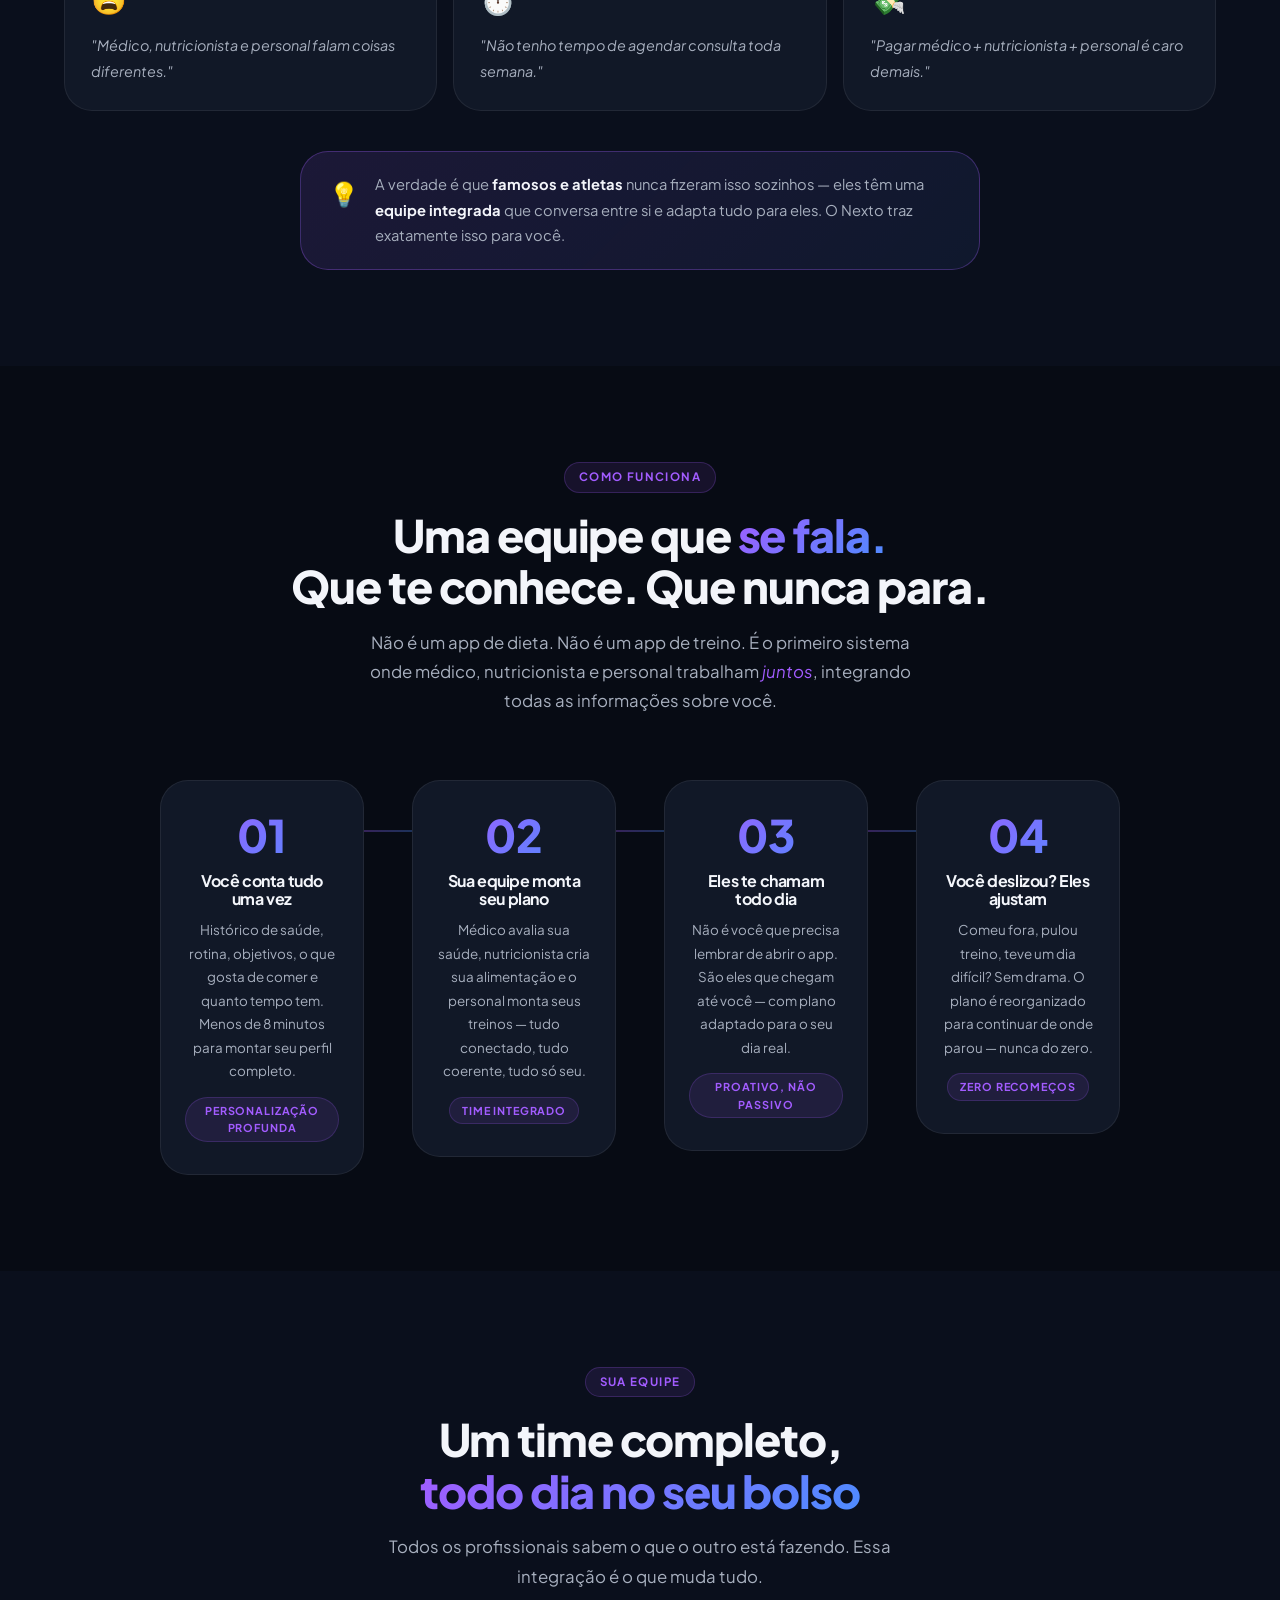
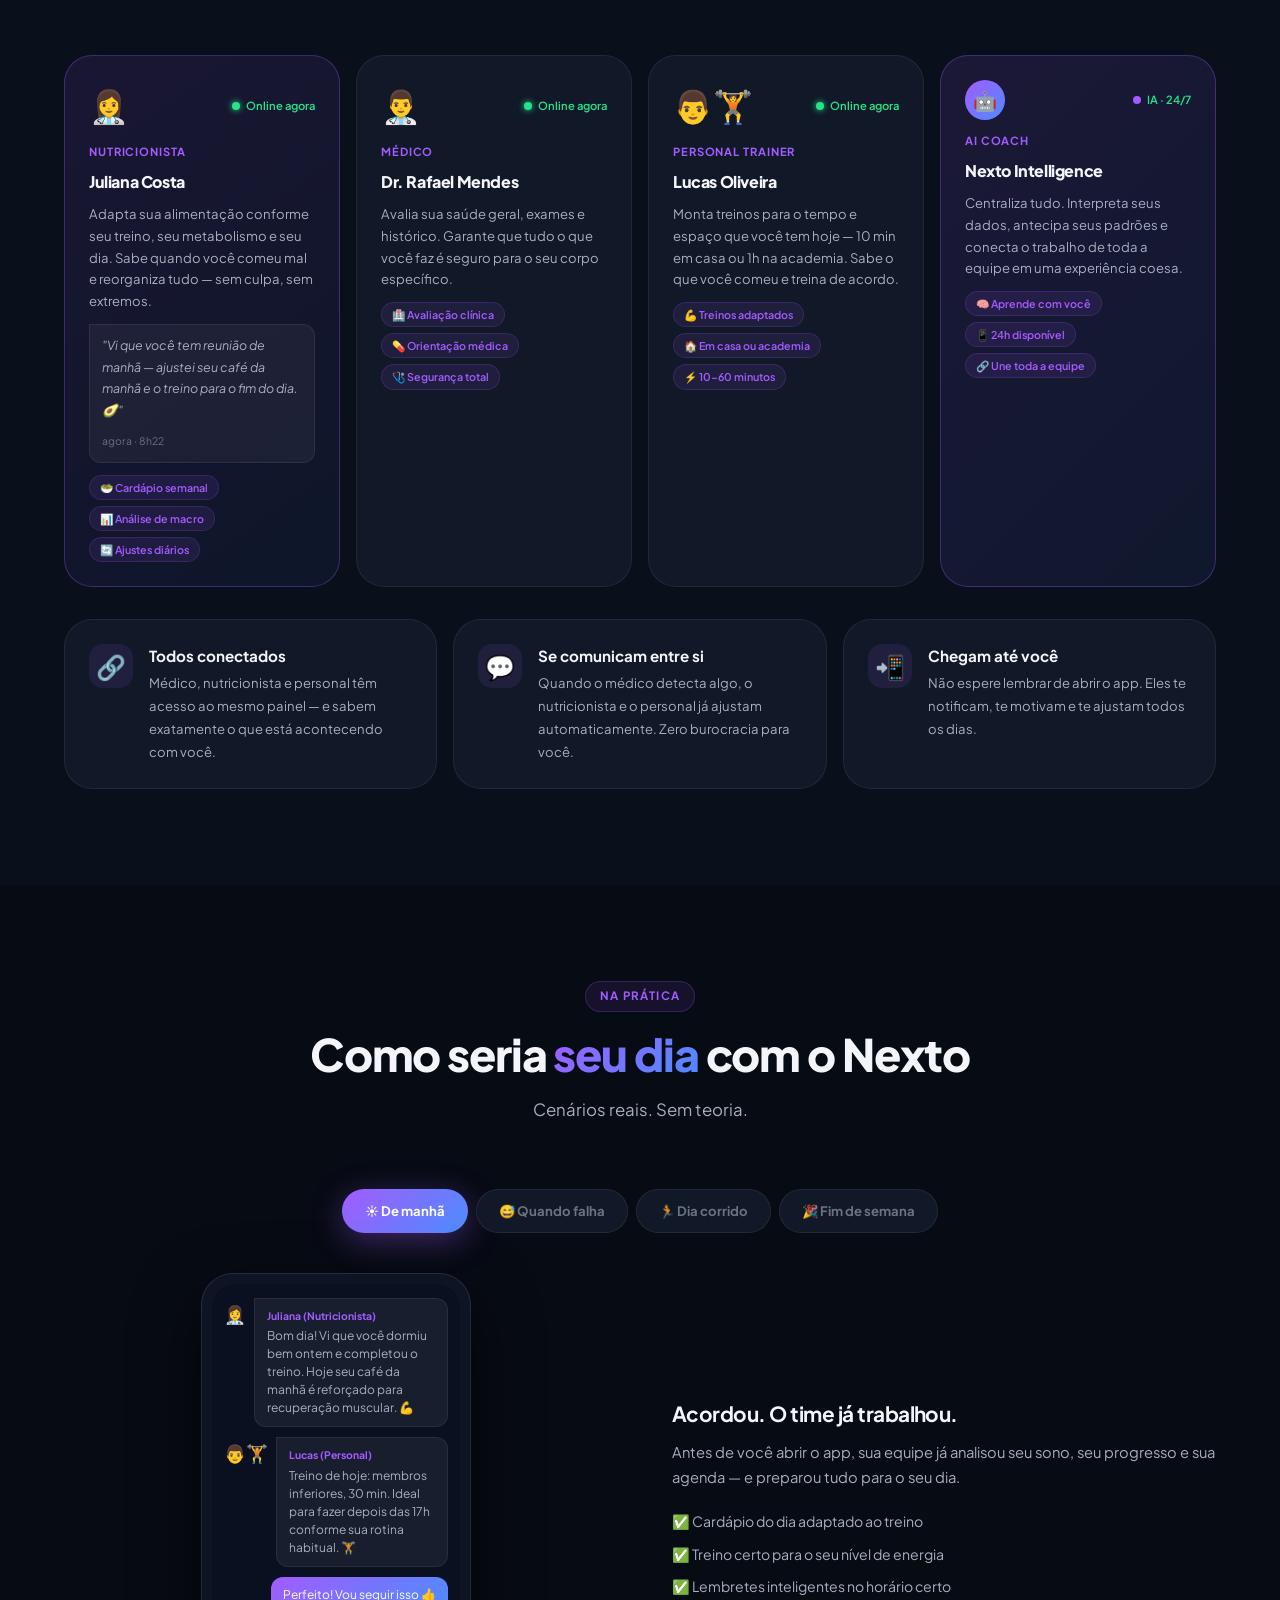
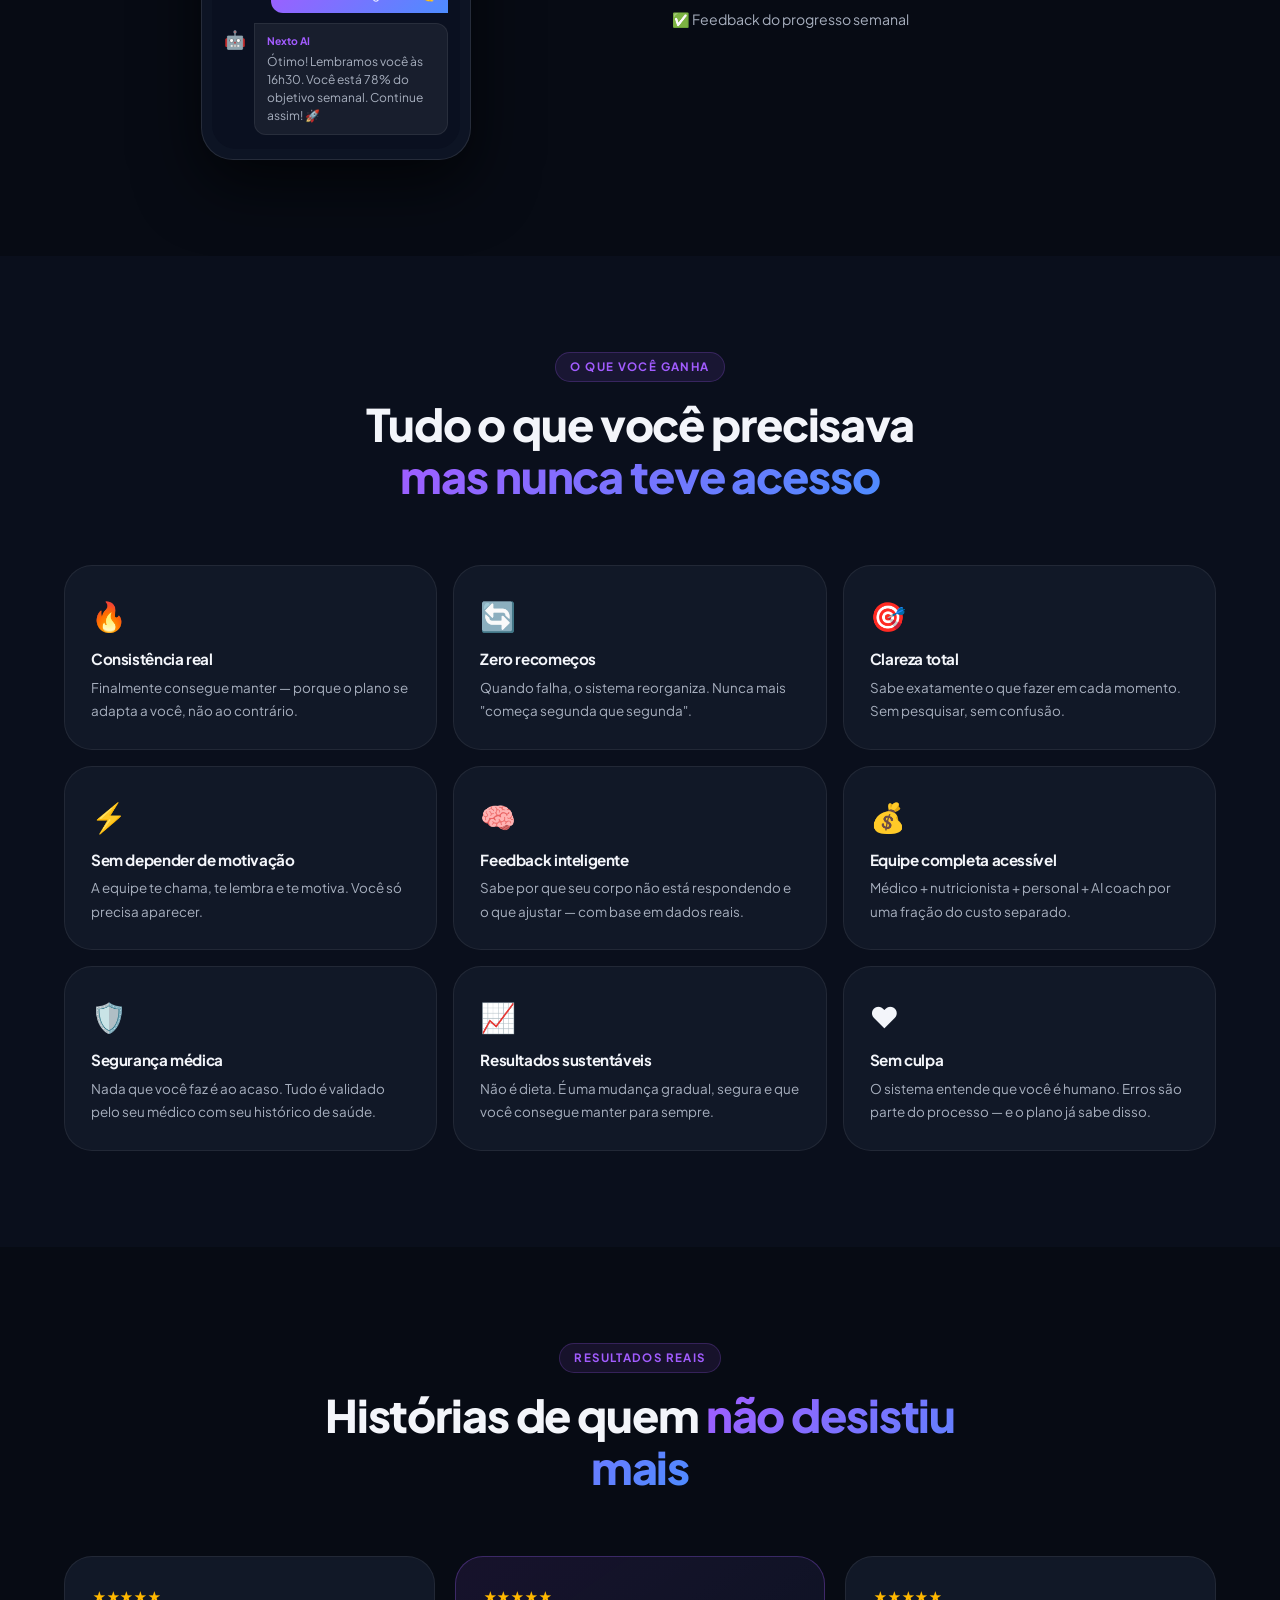
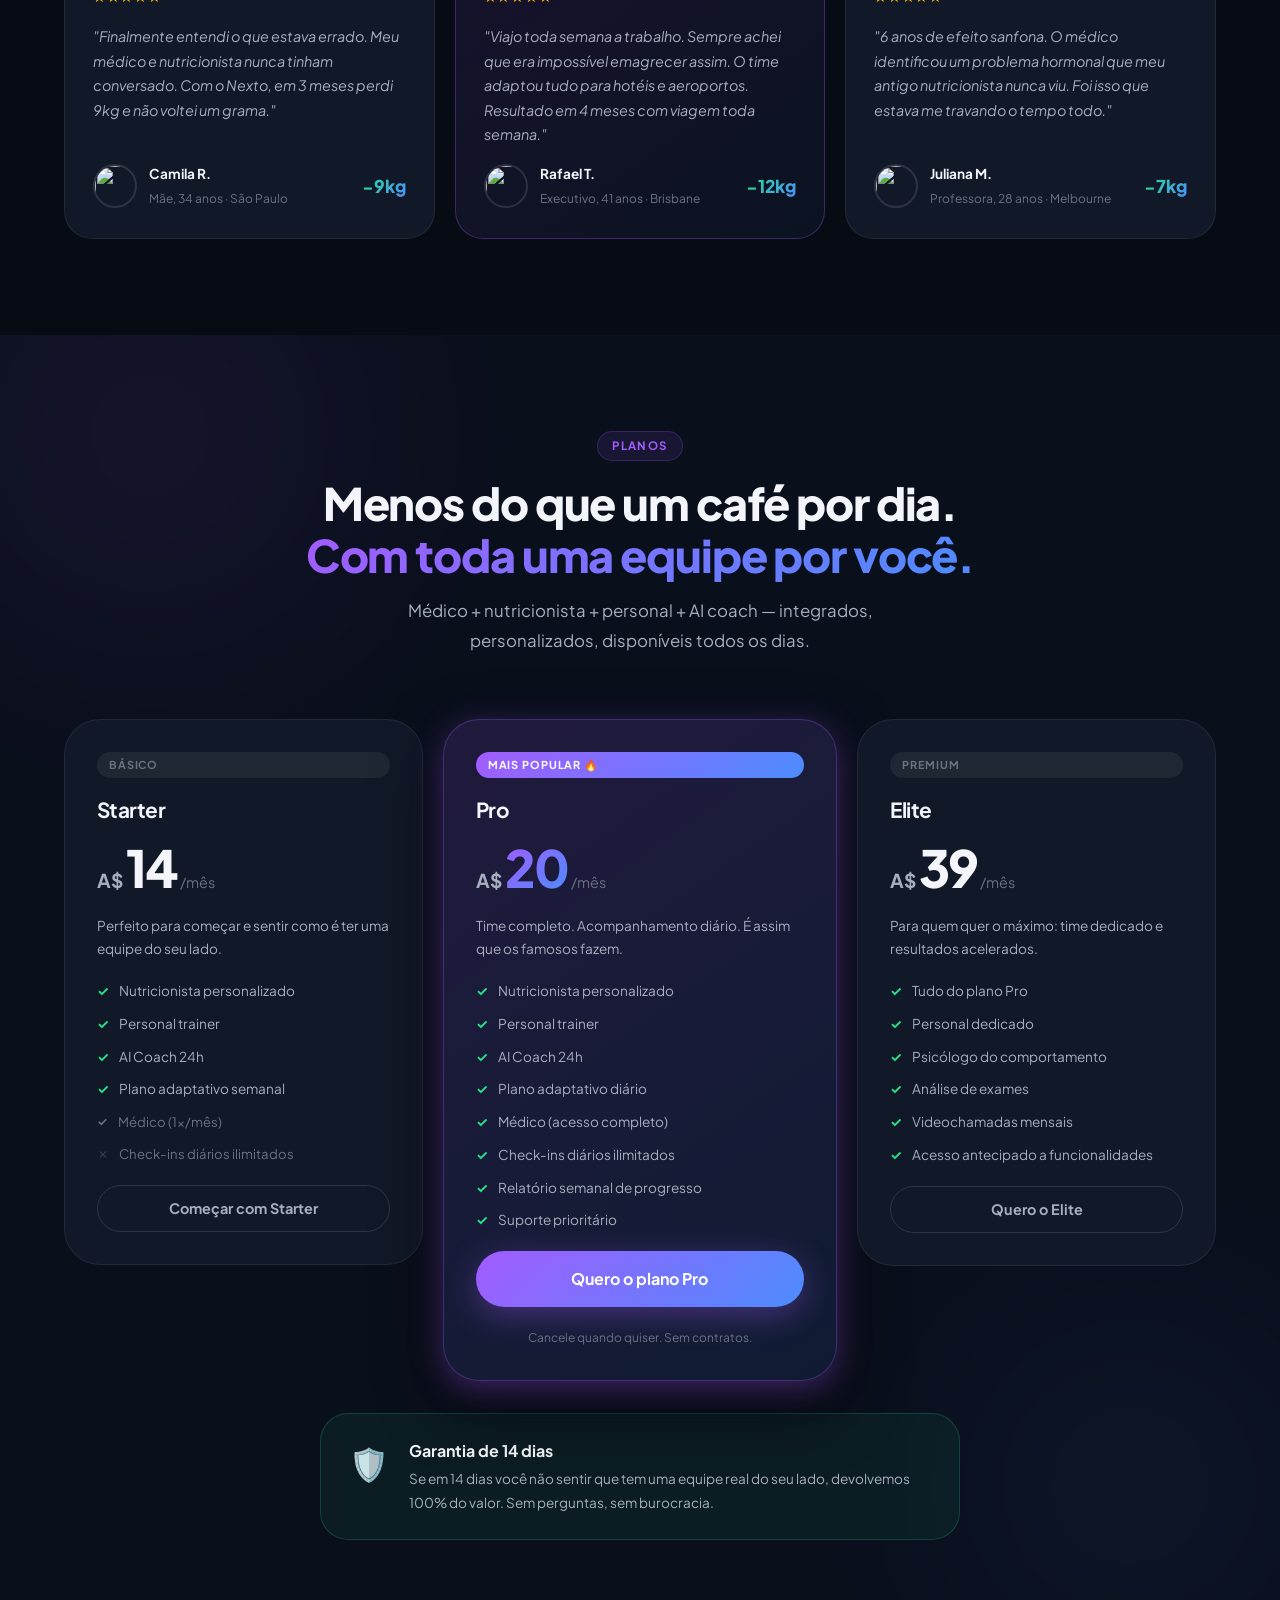
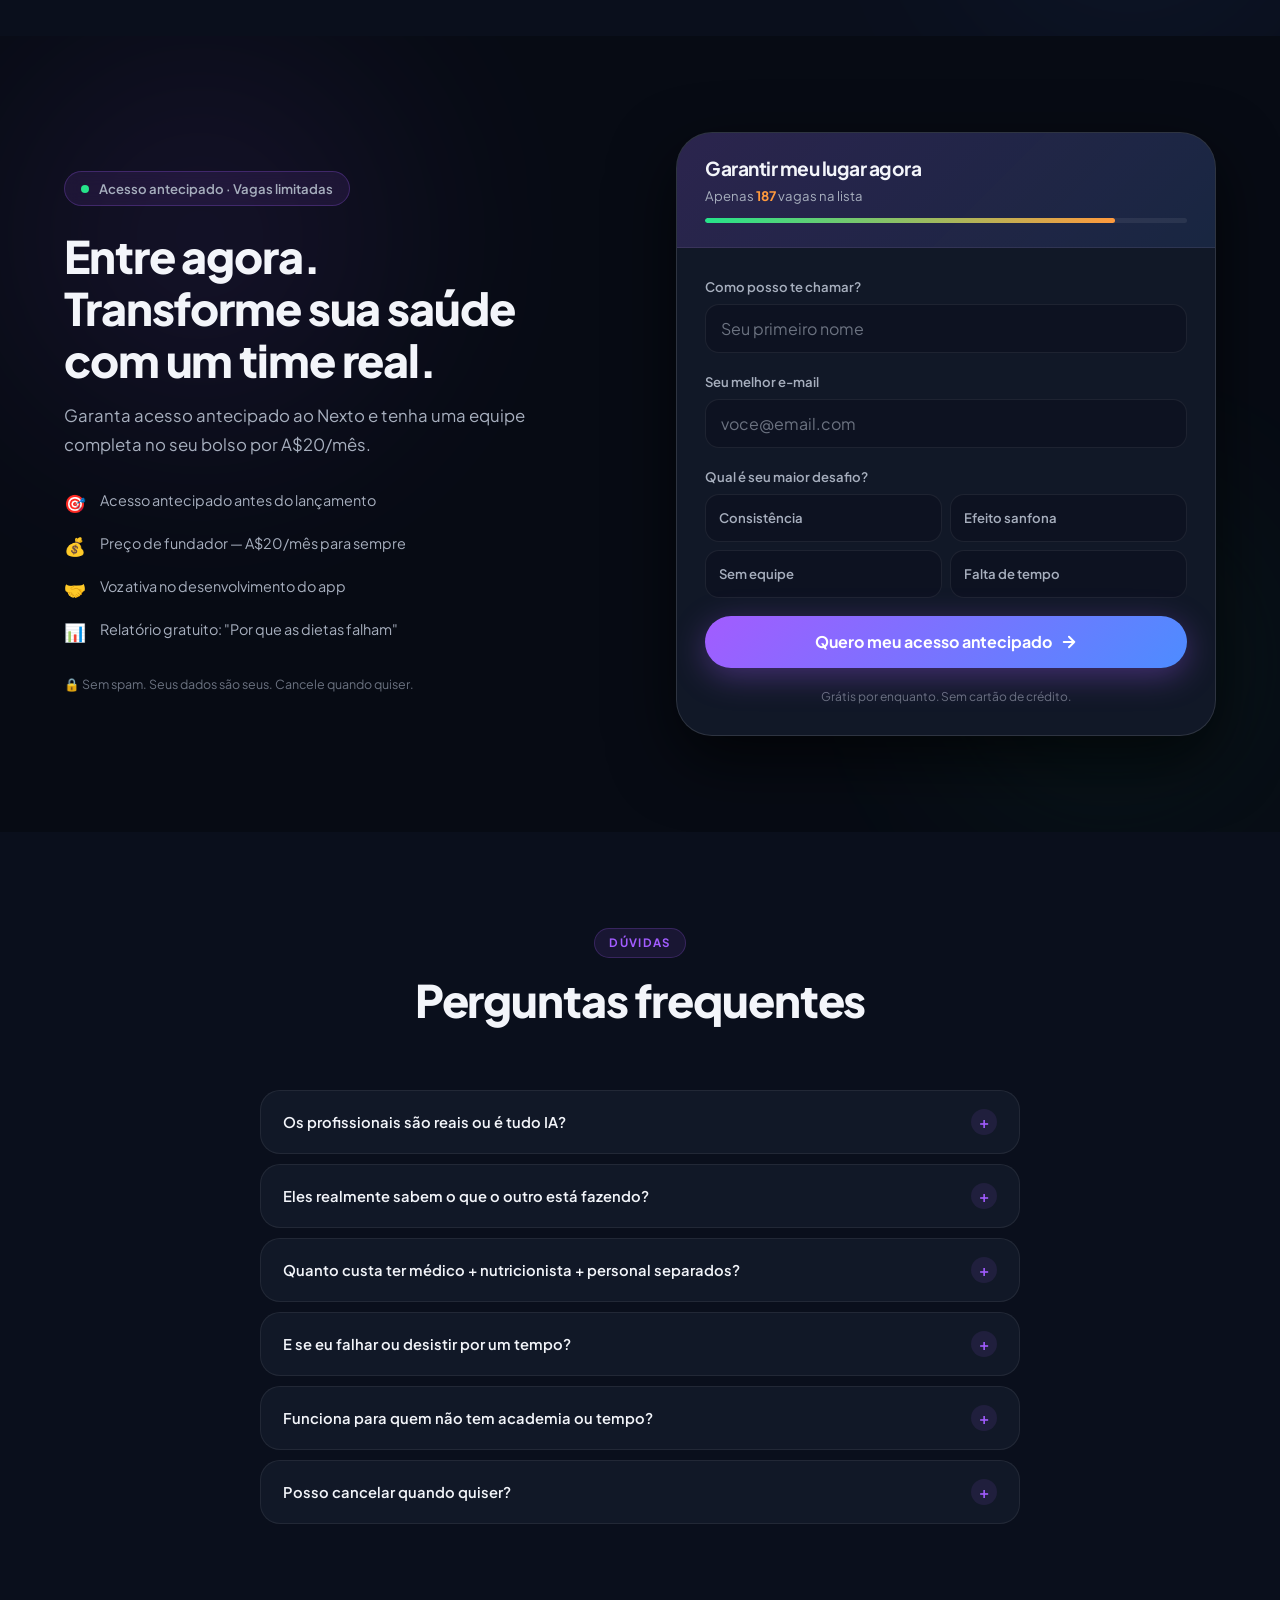
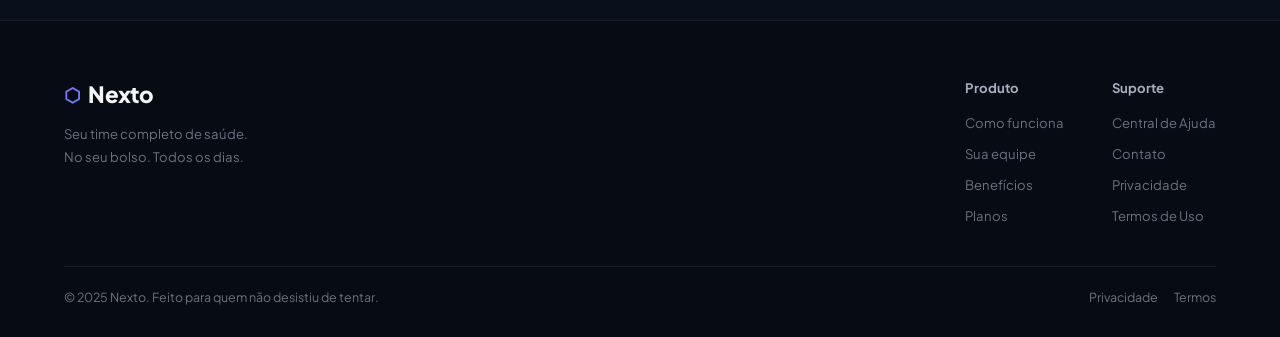
==== commit b79deb0d: "fix(nexto): comprehensive mobile-first responsive overhaul - Hero: mobile mockup (phone + floating n" ====
--- a/nexto.html
+++ b/nexto.html
@@ -91,7 +91,118 @@
       </div>
     </div>
 
-    <!-- Right — Phone mockup -->
+    <!-- Mobile-only hero mockup (shown below text on mobile) -->
+    <div class="hero__mockup hero__mockup--mobile" data-aos="fade-up" data-aos-delay="200">
+      <div class="mobile-app-preview">
+        <!-- Notification stack -->
+        <div class="mob-notif mob-notif--1" data-aos="fade-right" data-aos-delay="350">
+          <span class="mob-notif__av">👩‍⚕️</span>
+          <div class="mob-notif__body">
+            <strong>Juliana · Nutricionista</strong>
+            <p>Ajustei seu plano para hoje 🥗</p>
+          </div>
+          <span class="mob-notif__time">agora</span>
+        </div>
+
+        <!-- Central phone -->
+        <div class="mob-phone-wrap">
+          <div class="phone">
+            <div class="phone__notch"></div>
+            <div class="phone__screen">
+              <div class="sbar">
+                <span>9:41</span>
+                <div class="sbar__icons">
+                  <svg width="14" height="10" viewBox="0 0 14 10" fill="currentColor"><rect x="0" y="3" width="2" height="7" rx="1"/><rect x="3" y="2" width="2" height="8" rx="1"/><rect x="6" y="1" width="2" height="9" rx="1"/><rect x="9" y="0" width="2" height="10" rx="1"/></svg>
+                  <svg width="22" height="10" viewBox="0 0 22 10" fill="none"><rect x="0.5" y="0.5" width="18" height="9" rx="3.5" stroke="currentColor" stroke-opacity=".35"/><rect x="2" y="2" width="14" height="6" rx="2" fill="currentColor"/><path d="M20 3.5v3a1.5 1.5 0 000-3z" fill="currentColor" fill-opacity=".4"/></svg>
+                </div>
+              </div>
+              <div class="app-greeting">
+                <div>
+                  <p class="app-hi">Bom dia,</p>
+                  <h3 class="app-name">Camila! 👋</h3>
+                  <p class="app-tagline">Você está arrasando!</p>
+                </div>
+                <div class="app-avatar-wrap">
+                  <img src="https://i.pravatar.cc/40?img=47" alt="" class="app-avatar" />
+                  <span class="app-notif">3</span>
+                </div>
+              </div>
+              <div class="app-card app-progress-card">
+                <div class="apc-left">
+                  <p class="apc-label">Progresso</p>
+                  <div class="ring-wrap">
+                    <svg class="ring" viewBox="0 0 80 80">
+                      <circle cx="40" cy="40" r="32" fill="none" stroke="rgba(255,255,255,.08)" stroke-width="7"/>
+                      <circle cx="40" cy="40" r="32" fill="none" stroke="url(#rg2)" stroke-width="7" stroke-linecap="round" stroke-dasharray="201" stroke-dashoffset="72" transform="rotate(-90 40 40)"/>
+                      <defs><linearGradient id="rg2" x1="0" y1="0" x2="1" y2="1"><stop stop-color="#A25CFF"/><stop offset="1" stop-color="#4D8CFF"/></linearGradient></defs>
+                    </svg>
+                    <div class="ring-center"><span class="ring-val">732</span><span class="ring-unit">kcal</span></div>
+                  </div>
+                </div>
+                <div class="apc-right">
+                  <div class="apc-row">
+                    <span class="apc-icon">🔥</span>
+                    <div class="apc-bar-wrap"><div class="apc-bar-bg"><div class="apc-bar-fill" style="width:63%;background:linear-gradient(90deg,#26E38A,#4D8CFF)"></div></div></div>
+                    <span class="apc-pct">63%</span>
+                  </div>
+                  <div class="apc-row">
+                    <span class="apc-icon">👟</span>
+                    <div class="apc-bar-wrap"><div class="apc-bar-bg"><div class="apc-bar-fill" style="width:84%;background:linear-gradient(90deg,#A25CFF,#4D8CFF)"></div></div></div>
+                    <span class="apc-pct">84%</span>
+                  </div>
+                  <div class="apc-row">
+                    <span class="apc-icon">🎯</span>
+                    <div class="apc-bar-wrap"><div class="apc-bar-bg"><div class="apc-bar-fill" style="width:66%;background:linear-gradient(90deg,#FF9A3D,#FF5F5F)"></div></div></div>
+                    <span class="apc-pct">66%</span>
+                  </div>
+                </div>
+              </div>
+              <div class="app-notif-card">
+                <div class="notif-dot"></div>
+                <div class="notif-avatar">👨‍⚕️</div>
+                <div class="notif-body">
+                  <strong>Dr. Rafael (Médico)</strong>
+                  <p>Seus exames estão ótimos! 🩺</p>
+                </div>
+                <span class="notif-time">2min</span>
+              </div>
+              <div class="app-section-label">Seu plano de hoje</div>
+              <div class="app-plan-items">
+                <div class="plan-item">
+                  <span class="plan-ico" style="background:rgba(162,92,255,.15);color:#A25CFF">💪</span>
+                  <div><strong>Treino</strong><small>25 min · Em casa</small></div>
+                  <svg class="plan-arr" viewBox="0 0 16 16" fill="none"><path d="M6 4l4 4-4 4" stroke="currentColor" stroke-width="1.5" stroke-linecap="round"/></svg>
+                </div>
+                <div class="plan-item">
+                  <span class="plan-ico" style="background:rgba(38,227,138,.15);color:#26E38A">🥗</span>
+                  <div><strong>Refeição</strong><small>Alta proteína</small></div>
+                  <svg class="plan-arr" viewBox="0 0 16 16" fill="none"><path d="M6 4l4 4-4 4" stroke="currentColor" stroke-width="1.5" stroke-linecap="round"/></svg>
+                </div>
+              </div>
+              <div class="app-navbar">
+                <div class="app-nav-item active"><span>🏠</span><small>Home</small></div>
+                <div class="app-nav-item"><span>📋</span><small>Plano</small></div>
+                <div class="app-nav-item"><span>💪</span><small>Treinos</small></div>
+                <div class="app-nav-item"><span>📊</span><small>Progresso</small></div>
+                <div class="app-nav-item"><span>💬</span><small>Coach</small></div>
+              </div>
+            </div>
+          </div>
+        </div>
+
+        <!-- Bottom notif -->
+        <div class="mob-notif mob-notif--2" data-aos="fade-left" data-aos-delay="500">
+          <span class="mob-notif__av">👨‍🏋️</span>
+          <div class="mob-notif__body">
+            <strong>Lucas · Personal</strong>
+            <p>🔥 12 dias seguidos!</p>
+          </div>
+          <span class="mob-notif__badge">Streak</span>
+        </div>
+      </div>
+    </div>
+
+    <!-- Right — Phone mockup (desktop only) -->
     <div class="hero__mockup" data-aos="fade-left" data-aos-delay="150">
       <div class="phone-wrap">
         <div class="phone">
--- a/nexto.css
+++ b/nexto.css
@@ -1,6 +1,7 @@
 /* ═══════════════════════════════════════════════════════
    NEXTO — Premium Dark Landing Page CSS
    Design System: Deep Navy · Purple · Cyan · Green
+   Mobile-First Responsive (rewrite)
    ═══════════════════════════════════════════════════════ */
 
 /* ── Reset ──────────────────────────────────────────── */
@@ -66,9 +67,9 @@
 
 /* ── Typography ────────────────────────────────────── */
 h1,h2,h3,h4{font-family:'Plus Jakarta Sans',sans-serif;line-height:1.15;letter-spacing:-0.025em;color:var(--t1)}
-h1{font-size:clamp(2.4rem,5vw,4.2rem);font-weight:800}
-h2{font-size:clamp(1.8rem,3.5vw,2.9rem);font-weight:800}
-h3{font-size:clamp(1.1rem,2vw,1.45rem);font-weight:700}
+h1{font-size:clamp(2.2rem,5vw,4.2rem);font-weight:800}
+h2{font-size:clamp(1.75rem,3.5vw,2.9rem);font-weight:800}
+h3{font-size:clamp(1.05rem,2vw,1.45rem);font-weight:700}
 h4{font-size:1rem;font-weight:700}
 p{color:var(--t2);line-height:1.75}
 p strong{color:var(--t1)}
@@ -92,16 +93,16 @@
 @keyframes pdot{0%,100%{opacity:1;transform:scale(1)}50%{opacity:.5;transform:scale(.7)}}
 
 /* ── Buttons ────────────────────────────────────────── */
-.btn{display:inline-flex;align-items:center;justify-content:center;gap:8px;font-weight:700;border-radius:var(--r-full);transition:all var(--t-med);white-space:nowrap;position:relative;overflow:hidden;font-size:.9rem;padding:11px 22px}
-.btn--lg{font-size:1rem;padding:15px 32px}
-.btn--sm{font-size:.8rem;padding:8px 18px}
+.btn{display:inline-flex;align-items:center;justify-content:center;gap:8px;font-weight:700;border-radius:var(--r-full);transition:all var(--t-med);white-space:nowrap;position:relative;overflow:hidden;font-size:.9rem;padding:11px 22px;min-height:44px}
+.btn--lg{font-size:1rem;padding:15px 32px;min-height:52px}
+.btn--sm{font-size:.8rem;padding:8px 18px;min-height:36px}
 .btn--full{width:100%}
 
 .btn--primary{background:var(--g-main);color:#fff;box-shadow:var(--shadow-brand)}
 .btn--primary::before{content:'';position:absolute;inset:0;background:rgba(255,255,255,.1);opacity:0;transition:opacity var(--t-fast)}
 .btn--primary:hover{transform:translateY(-2px);box-shadow:0 12px 40px rgba(162,92,255,.5)}
 .btn--primary:hover::before{opacity:1}
-.btn--primary:active{transform:translateY(0)}
+.btn--primary:active{transform:translateY(0) scale(.98)}
 
 .btn--ghost{background:transparent;color:var(--t2);border:1.5px solid var(--border-md)}
 .btn--ghost:hover{background:rgba(255,255,255,.05);color:var(--t1);border-color:rgba(255,255,255,.25)}
@@ -111,22 +112,24 @@
 
 /* ═══════════════ NAV ═══════════════ */
 .nav{position:fixed;top:0;left:0;right:0;z-index:100;padding:14px 0;transition:all var(--t-med)}
-.nav.scrolled{background:rgba(7,11,20,.92);backdrop-filter:blur(20px);-webkit-backdrop-filter:blur(20px);border-bottom:1px solid var(--border);padding:10px 0}
+.nav.scrolled{background:rgba(7,11,20,.95);backdrop-filter:blur(20px);-webkit-backdrop-filter:blur(20px);border-bottom:1px solid var(--border);padding:10px 0}
 .nav__inner{display:flex;align-items:center;justify-content:space-between;max-width:var(--max);margin:0 auto;padding:0 24px;gap:24px}
 .nav__logo{font-size:1.4rem;font-weight:800;display:flex;align-items:center;gap:8px;letter-spacing:-.03em}
 .logo-hex{background:var(--g-main);-webkit-background-clip:text;-webkit-text-fill-color:transparent;background-clip:text;font-size:1.2rem}
 .nav__links{display:flex;gap:28px}
 .nav__links a{font-size:.85rem;font-weight:500;color:var(--t2);transition:color var(--t-fast)}
 .nav__links a:hover{color:var(--t1)}
+.nav-active{color:var(--t1) !important}
 
 /* Burger */
-.nav__burger{display:none;flex-direction:column;gap:5px;padding:4px}
+.nav__burger{display:none;flex-direction:column;gap:5px;padding:8px;border-radius:8px;transition:background var(--t-fast)}
+.nav__burger:active{background:rgba(255,255,255,.06)}
 .nav__burger span{display:block;width:22px;height:2px;background:var(--t1);border-radius:2px;transition:all var(--t-med)}
 
 /* Mobile menu */
-.nav__mobile{display:none;flex-direction:column;gap:8px;padding:16px 24px 20px;background:rgba(7,11,20,.98);backdrop-filter:blur(20px);border-bottom:1px solid var(--border)}
-.nav__mobile a{font-size:.95rem;font-weight:500;color:var(--t2);padding:10px 0;border-bottom:1px solid var(--border)}
-.nav__mobile a:last-child{border-bottom:none;padding-top:12px}
+.nav__mobile{display:none;flex-direction:column;gap:4px;padding:12px 20px 20px;background:rgba(7,11,20,.98);backdrop-filter:blur(20px);border-bottom:1px solid var(--border)}
+.nav__mobile a{font-size:1rem;font-weight:500;color:var(--t2);padding:13px 4px;border-bottom:1px solid var(--border);display:block}
+.nav__mobile a:last-child{border-bottom:none;padding-top:16px}
 .nav__mobile.open{display:flex}
 
 /* ═══════════════ HERO ═══════════════ */
@@ -157,7 +160,7 @@
 .proof-text span{font-size:.82rem;color:var(--t3)}
 .proof-text strong{color:var(--t1)}
 
-/* ── Phone mockup ─────────────────────────── */
+/* ── Phone mockup (desktop) ─────────────────────────── */
 .hero__mockup{display:flex;justify-content:center;position:relative}
 .phone-wrap{position:relative}
 
@@ -225,7 +228,7 @@
 .app-nav-item small{font-size:.5rem;color:var(--t3)}
 .app-nav-item.active small{color:var(--purple)}
 
-/* Floating cards */
+/* Floating cards (desktop) */
 .float-card{position:absolute;background:var(--bg-card);border:1px solid var(--border-md);border-radius:var(--r-lg);padding:10px 14px;display:flex;align-items:center;gap:10px;box-shadow:var(--shadow-card),0 0 0 1px rgba(255,255,255,.04);backdrop-filter:blur(12px);z-index:3}
 .float-card--1{left:-130px;top:80px}
 .float-card--2{right:-120px;top:200px}
@@ -236,6 +239,79 @@
 .fc-dot{width:8px;height:8px;border-radius:50%;margin-left:auto}
 .fc-dot--green{background:var(--green);box-shadow:0 0 6px var(--green)}
 .fc-streak{font-size:.78rem;font-weight:700;color:var(--amber);white-space:nowrap}
+
+/* ══════════════════════════════════════════════════════
+   MOBILE HERO MOCKUP — only shown ≤ 1080px
+══════════════════════════════════════════════════════ */
+.hero__mockup--mobile { display: none; }
+
+.mobile-app-preview {
+  position: relative;
+  display: flex;
+  flex-direction: column;
+  align-items: center;
+  gap: 10px;
+  padding: 4px 0 20px;
+  width: 100%;
+}
+
+/* Purple glow behind mobile phone */
+.mobile-app-preview::before {
+  content: '';
+  position: absolute;
+  width: 300px; height: 300px;
+  background: radial-gradient(circle, rgba(162,92,255,.3) 0%, transparent 70%);
+  border-radius: 50%;
+  top: 50%; left: 50%;
+  transform: translate(-50%, -50%);
+  pointer-events: none;
+  filter: blur(50px);
+  z-index: 0;
+}
+
+/* Floating notification cards */
+.mob-notif {
+  display: flex;
+  align-items: center;
+  gap: 10px;
+  background: var(--bg-card);
+  border: 1px solid var(--border-md);
+  border-radius: 16px;
+  padding: 10px 14px;
+  box-shadow: 0 8px 32px rgba(0,0,0,.5), 0 0 0 1px rgba(255,255,255,.04);
+  backdrop-filter: blur(12px);
+  width: 88%;
+  max-width: 340px;
+  z-index: 3;
+  position: relative;
+}
+.mob-notif--1 { align-self: flex-start; margin-left: 8px; }
+.mob-notif--2 { align-self: flex-end;   margin-right: 8px; }
+
+.mob-notif__av { font-size: 1.25rem; flex-shrink: 0; }
+.mob-notif__body { flex: 1; min-width: 0; }
+.mob-notif__body strong { display: block; font-size: .75rem; font-weight: 700; color: var(--t1); white-space: nowrap; overflow: hidden; text-overflow: ellipsis; }
+.mob-notif__body p { font-size: .7rem; color: var(--t2); margin: 0; }
+.mob-notif__time { font-size: .65rem; color: var(--purple); white-space: nowrap; flex-shrink: 0; }
+.mob-notif__badge {
+  font-size: .62rem; font-weight: 700; white-space: nowrap; flex-shrink: 0;
+  background: rgba(255,154,61,.15); color: var(--amber);
+  padding: 3px 8px; border-radius: var(--r-full); border: 1px solid rgba(255,154,61,.25);
+}
+
+/* Central phone in mobile hero */
+.mob-phone-wrap {
+  position: relative;
+  z-index: 2;
+}
+.mob-phone-wrap .phone {
+  width: 256px;
+  animation: phonefloat 4.5s ease-in-out infinite;
+  box-shadow: var(--shadow-lg), 0 0 60px rgba(162,92,255,.25);
+}
+.mob-phone-wrap .phone__screen {
+  padding: 12px 10px 8px;
+}
 
 /* ═══════════════ LOGO STRIP ═══════════════ */
 .logo-strip{background:var(--bg-2);border-top:1px solid var(--border);border-bottom:1px solid var(--border);padding:20px 0}
@@ -303,7 +379,7 @@
 /* ═══════════════ DEMO ═══════════════ */
 .demo{background:var(--bg)}
 .demo-tabs{display:flex;gap:8px;justify-content:center;flex-wrap:wrap;margin-bottom:40px}
-.dtab{padding:9px 22px;border-radius:var(--r-full);font-size:.82rem;font-weight:700;color:var(--t3);background:var(--bg-card);border:1px solid var(--border);transition:all var(--t-med);cursor:pointer}
+.dtab{padding:9px 22px;border-radius:var(--r-full);font-size:.82rem;font-weight:700;color:var(--t3);background:var(--bg-card);border:1px solid var(--border);transition:all var(--t-med);cursor:pointer;min-height:44px}
 .dtab:hover{color:var(--t1);border-color:var(--border-md)}
 .dtab.active{background:var(--g-main);color:#fff;border-color:transparent;box-shadow:var(--shadow-brand)}
 
@@ -426,12 +502,12 @@
 .wl-form{padding:28px;display:flex;flex-direction:column;gap:18px}
 .wl-field{display:flex;flex-direction:column;gap:7px}
 .wl-field label{font-size:.82rem;font-weight:600;color:var(--t2)}
-.wl-field input{background:var(--bg-3);border:1.5px solid var(--border);border-radius:var(--r-md);padding:11px 15px;color:var(--t1);font-size:.9rem;outline:none;transition:all var(--t-fast);width:100%}
+.wl-field input{background:var(--bg-3);border:1.5px solid var(--border);border-radius:var(--r-md);padding:13px 15px;color:var(--t1);font-size:1rem;outline:none;transition:all var(--t-fast);width:100%;-webkit-appearance:none;appearance:none}
 .wl-field input:focus{border-color:rgba(162,92,255,.6);box-shadow:0 0 0 3px rgba(162,92,255,.1)}
 .wl-field input::placeholder{color:var(--t3)}
 
 .wl-options{display:grid;grid-template-columns:1fr 1fr;gap:8px}
-.wl-opt{display:flex;align-items:center;gap:8px;padding:9px 13px;background:var(--bg-3);border:1.5px solid var(--border);border-radius:var(--r-md);cursor:pointer;font-size:.82rem;color:var(--t2);transition:all var(--t-fast)}
+.wl-opt{display:flex;align-items:center;gap:8px;padding:11px 13px;background:var(--bg-3);border:1.5px solid var(--border);border-radius:var(--r-md);cursor:pointer;font-size:.85rem;color:var(--t2);transition:all var(--t-fast);min-height:48px}
 .wl-opt:hover{border-color:var(--border-brand);color:var(--t1)}
 .wl-opt input{display:none}
 .wl-opt:has(input:checked){border-color:var(--purple);background:rgba(162,92,255,.1);color:var(--t1)}
@@ -448,12 +524,12 @@
 .faq-list{max-width:760px;margin:0 auto;display:flex;flex-direction:column;gap:10px}
 .faq-item{background:var(--bg-card);border:1px solid var(--border);border-radius:var(--r-lg);overflow:hidden;transition:border-color var(--t-fast)}
 .faq-item.open{border-color:var(--border-brand)}
-.faq-q{width:100%;padding:18px 22px;text-align:left;display:flex;justify-content:space-between;align-items:center;font-weight:600;font-size:.92rem;color:var(--t1);gap:16px;transition:color var(--t-fast)}
+.faq-q{width:100%;padding:18px 22px;text-align:left;display:flex;justify-content:space-between;align-items:center;font-weight:600;font-size:.92rem;color:var(--t1);gap:16px;transition:color var(--t-fast);min-height:56px}
 .faq-q:hover{color:#fff}
 .faq-ic{width:26px;height:26px;border-radius:50%;background:rgba(162,92,255,.1);color:var(--purple);display:flex;align-items:center;justify-content:center;font-size:1rem;flex-shrink:0;transition:all var(--t-med)}
 .faq-item.open .faq-ic{transform:rotate(45deg);background:rgba(162,92,255,.2)}
-.faq-a{max-height:0;overflow:hidden;transition:max-height var(--t-med),padding var(--t-med);padding:0 22px}
-.faq-item.open .faq-a{max-height:200px;padding:0 22px 18px}
+.faq-a{max-height:0;overflow:hidden;transition:max-height .4s var(--ease),padding .3s var(--ease);padding:0 22px}
+.faq-item.open .faq-a{max-height:300px;padding:0 22px 18px}
 .faq-a p{font-size:.88rem}
 
 /* ═══════════════ FOOTER ═══════════════ */
@@ -487,55 +563,307 @@
 /* ═══════════════ SHAKE ═══════════════ */
 @keyframes shake{0%,100%{transform:translateX(0)}25%,75%{transform:translateX(-5px)}50%{transform:translateX(5px)}}
 
-/* ══════════════════════════════════════
-   RESPONSIVE
-══════════════════════════════════════ */
-@media(max-width:1080px){
-  .hero__container{grid-template-columns:1fr;text-align:center}
-  .hero__sub,.hero__cta-group,.hero__proof{margin-left:auto;margin-right:auto}
-  .hero__cta-group{justify-content:center}
-  .hero__proof{justify-content:center}
-  .hero__mockup{display:none}
-  .float-card{display:none}
-
-  .team-grid{grid-template-columns:repeat(2,1fr)}
-  .pricing-cards{grid-template-columns:1fr}
-  .waitlist__inner{grid-template-columns:1fr}
-  .how-steps{flex-direction:column}
-  .how-connector{padding-top:0;padding-left:50%}
-  .connector-line{width:2px;height:28px}
-}
-
-@media(max-width:768px){
-  :root{--section-py:64px}
-  .nav__links{display:none}
-  .btn--nav{display:none}
-  .nav__burger{display:flex}
-
-  .pain-grid{grid-template-columns:repeat(2,1fr)}
-  .benefits-grid{grid-template-columns:repeat(2,1fr)}
-  .stories-grid{grid-template-columns:1fr}
-  .team-grid{grid-template-columns:1fr}
-  .team-integration{grid-template-columns:1fr}
-  .dpanel.active{grid-template-columns:1fr}
-  .dpanel__phone{order:-1}
-  .wl-options{grid-template-columns:1fr}
-  .footer__top{flex-direction:column}
-  .footer__cols{flex-direction:column;gap:24px}
-  .footer__bottom{flex-direction:column;text-align:center}
-  .hero__cta-group{flex-direction:column;align-items:center}
-  .btn--lg{width:100%;max-width:320px}
-  .pricing-card--featured{order:-1}
-
-  h1{font-size:2rem}
-  h2{font-size:1.6rem}
-}
-
-@media(max-width:480px){
-  .pain-grid{grid-template-columns:1fr}
-  .benefits-grid{grid-template-columns:1fr}
-  .demo-tabs{flex-wrap:nowrap;overflow-x:auto;justify-content:flex-start;padding-bottom:4px}
-  .dtab{white-space:nowrap}
-  .logo-strip__badges{flex-direction:column;align-items:center}
-  .cert-badge{text-align:center}
-}
+/* ══════════════════════════════════════════════════════
+   RESPONSIVE — TABLET  ≤ 1080px
+══════════════════════════════════════════════════════ */
+@media (max-width: 1080px) {
+  /* Hero: stack, hide desktop mockup, show mobile */
+  .hero__container {
+    grid-template-columns: 1fr;
+    text-align: center;
+    gap: 40px;
+  }
+  .hero__content { order: 1; }
+  .hero__mockup--mobile { display: block; order: 2; }
+  .hero__mockup:not(.hero__mockup--mobile) { display: none !important; }
+
+  .hero__sub       { margin-left: auto; margin-right: auto; }
+  .hero__cta-group { justify-content: center; }
+  .hero__proof     { justify-content: center; }
+
+  /* Tablet grid adjustments */
+  .team-grid          { grid-template-columns: repeat(2, 1fr); }
+  .pricing-cards      { grid-template-columns: 1fr; max-width: 480px; margin-left: auto; margin-right: auto; }
+  .waitlist__inner    { grid-template-columns: 1fr; gap: 48px; }
+  .how-steps          { flex-direction: column; align-items: stretch; max-width: 560px; margin: 0 auto; }
+  .how-connector      { padding-top: 0; width: 2px; height: 28px; margin: 0 auto; }
+  .connector-line     { width: 2px; height: 28px; }
+  .team-integration   { grid-template-columns: 1fr; }
+}
+
+/* ══════════════════════════════════════════════════════
+   RESPONSIVE — MOBILE  ≤ 768px
+══════════════════════════════════════════════════════ */
+@media (max-width: 768px) {
+  /* Tokens */
+  :root { --section-py: 60px; }
+
+  /* ── Container ── */
+  .container { padding: 0 20px; }
+
+  /* ── Section headers ── */
+  .section-header { margin-bottom: 40px; }
+  .section-desc   { font-size: .95rem; }
+
+  /* ── NAV ── */
+  .nav__links  { display: none; }
+  .btn--nav    { display: none; }
+  .nav__burger { display: flex; }
+  .nav__inner  { padding: 0 20px; }
+
+  /* ── HERO ── */
+  .hero {
+    padding: 90px 0 52px;
+    min-height: auto;
+  }
+  .hero__container { gap: 36px; }
+  .hero__badge     { font-size: .78rem; padding: 6px 14px; }
+  .hero__h1        { font-size: 2.1rem; margin-bottom: 16px; line-height: 1.1; }
+  .hero__sub       { font-size: .97rem; margin-bottom: 28px; max-width: 100%; }
+
+  .hero__cta-group {
+    flex-direction: column;
+    align-items: stretch;
+    gap: 10px;
+    margin-bottom: 28px;
+    width: 100%;
+    max-width: 400px;
+    margin-left: auto;
+    margin-right: auto;
+  }
+  .hero__cta-group .btn {
+    width: 100%;
+    font-size: .97rem;
+    padding: 15px 20px;
+    justify-content: center;
+  }
+  .hero__proof { flex-wrap: wrap; gap: 10px; justify-content: center; }
+
+  /* Mobile mockup sizing */
+  .mobile-app-preview { padding: 4px 0 12px; gap: 8px; }
+  .mob-phone-wrap .phone { width: 240px; }
+  .mob-notif { width: 85%; max-width: 300px; }
+
+  /* ── LOGO STRIP ── */
+  .logo-strip { padding: 18px 0; }
+  .logo-strip__badges { gap: 8px; }
+  .cert-badge { font-size: .72rem; padding: 5px 11px; }
+
+  /* ── PAIN ── */
+  .pain-grid {
+    grid-template-columns: 1fr 1fr;
+    gap: 12px;
+  }
+  .pain-card        { padding: 20px 16px; border-radius: var(--r-lg); }
+  .pain-emoji       { font-size: 1.5rem; margin-bottom: 8px; }
+  .pain-card p      { font-size: .84rem; }
+  .pain-truth__inner { flex-direction: column; gap: 10px; padding: 18px 20px; }
+
+  /* ── HOW IT WORKS ── */
+  .how-step {
+    border-radius: var(--r-lg);
+    padding: 22px 20px;
+    text-align: left;
+    display: flex;
+    gap: 16px;
+    align-items: flex-start;
+  }
+  .how-step__num {
+    font-size: 1.8rem;
+    flex-shrink: 0;
+    margin-bottom: 0;
+    line-height: 1.2;
+    min-width: 44px;
+  }
+  .how-step__body h3  { font-size: .95rem; margin-bottom: 6px; }
+  .how-step__body p   { font-size: .82rem; }
+  .how-step__tag      { font-size: .62rem; margin-top: 10px; }
+  .how-connector      { margin: 0 auto; }
+
+  /* ── TEAM ── */
+  .team-grid      { grid-template-columns: 1fr; gap: 14px; }
+  .team-card      { padding: 20px; border-radius: var(--r-lg); }
+  .tc-avatar      { font-size: 1.6rem; }
+  .tc-name        { font-size: .95rem; }
+  .tc-desc        { font-size: .8rem; }
+  .tc-tags        { gap: 5px; }
+  .tc-tags span   { font-size: .63rem; }
+  .team-integration   { gap: 12px; }
+  .integration-card   { padding: 18px; border-radius: var(--r-lg); }
+
+  /* ── DEMO ── */
+  .demo-tabs {
+    overflow-x: auto;
+    flex-wrap: nowrap;
+    justify-content: flex-start;
+    gap: 6px;
+    padding-bottom: 8px;
+    padding-left: 4px;
+    -webkit-overflow-scrolling: touch;
+    scrollbar-width: none;
+    scroll-snap-type: x mandatory;
+  }
+  .demo-tabs::-webkit-scrollbar { display: none; }
+  .dtab {
+    white-space: nowrap;
+    font-size: .8rem;
+    padding: 10px 18px;
+    flex-shrink: 0;
+    scroll-snap-align: start;
+  }
+
+  .dpanel.active {
+    display: flex;
+    flex-direction: column;
+    gap: 28px;
+  }
+  .dpanel__phone { order: -1; }
+  .dphone        { width: 100%; max-width: 300px; margin: 0 auto; }
+  .dchat         { min-height: 290px; }
+  .dc-bubble     { font-size: .78rem; }
+  .dpanel__text h3 { font-size: 1.1rem; }
+  .dpanel__text > p { font-size: .88rem; }
+  .dpanel__list li  { font-size: .84rem; }
+
+  /* ── BENEFITS ── */
+  .benefits-grid { grid-template-columns: 1fr 1fr; gap: 12px; }
+  .benefit-card  { padding: 20px 16px; border-radius: var(--r-lg); }
+  .benefit-icon  { font-size: 1.5rem; margin-bottom: 8px; }
+  .benefit-card h4 { font-size: .9rem; margin-bottom: 6px; }
+  .benefit-card p  { font-size: .8rem; }
+
+  /* ── STORIES ── */
+  .stories-grid { grid-template-columns: 1fr; gap: 14px; }
+  .story        { padding: 22px 18px; border-radius: var(--r-lg); }
+  .story__quote { font-size: .86rem; }
+  .story--featured { order: -1; }
+
+  /* ── PRICING ── */
+  .pricing-cards {
+    grid-template-columns: 1fr;
+    gap: 14px;
+    max-width: 100%;
+  }
+  .pricing-card       { padding: 24px 20px; border-radius: var(--r-xl); }
+  .pricing-card--featured { order: -1; }
+  .pc-val             { font-size: 2.6rem; }
+  .guarantee__inner   { flex-direction: column; gap: 14px; padding: 20px; }
+
+  /* ── WAITLIST ── */
+  .waitlist__inner { gap: 36px; }
+  .wl-content h2   { font-size: 1.6rem; }
+  .wl-sub          { font-size: .94rem; }
+  .wl-perks        { gap: 12px; }
+  .wl-perk         { font-size: .87rem; }
+  .wl-form-card    { border-radius: var(--r-xl); }
+  .wlf-header      { padding: 20px 22px; }
+  .wl-form         { padding: 22px 20px; gap: 16px; }
+  .wl-options      { grid-template-columns: 1fr 1fr; gap: 8px; }
+  .wl-opt          { padding: 11px 12px; font-size: .82rem; }
+
+  /* ── FAQ ── */
+  .faq-q  { font-size: .88rem; padding: 16px 18px; }
+  .faq-a  { padding: 0 18px; }
+  .faq-item.open .faq-a { padding: 0 18px 16px; }
+
+  /* ── FOOTER ── */
+  .footer      { padding: 44px 0 24px; }
+  .footer__top { flex-direction: column; gap: 28px; margin-bottom: 28px; }
+  .footer__cols { flex-direction: row; gap: 32px; }
+  .footer__bottom { flex-direction: column; text-align: center; gap: 10px; }
+
+  /* ── SCROLL TOP ── */
+  .scroll-top { bottom: 20px; right: 16px; width: 44px; height: 44px; font-size: 1rem; }
+}
+
+/* ══════════════════════════════════════════════════════
+   RESPONSIVE — SMALL MOBILE  ≤ 480px
+══════════════════════════════════════════════════════ */
+@media (max-width: 480px) {
+  :root { --section-py: 52px; }
+
+  .container { padding: 0 16px; }
+
+  /* Hero */
+  .hero    { padding: 82px 0 44px; }
+  .hero__h1 { font-size: 1.9rem; }
+  .hero__sub { font-size: .92rem; }
+
+  /* Mobile phone */
+  .mob-phone-wrap .phone { width: 224px; }
+  .mob-notif { max-width: 280px; width: 90%; }
+  .mob-notif__av { font-size: 1.1rem; }
+  .mob-notif__body strong { font-size: .72rem; }
+  .mob-notif__body p  { font-size: .67rem; }
+
+  /* Pain: single column */
+  .pain-grid  { grid-template-columns: 1fr; gap: 10px; }
+  .pain-card  {
+    display: flex; align-items: center;
+    gap: 14px; padding: 16px;
+  }
+  .pain-emoji { font-size: 1.6rem; margin-bottom: 0; flex-shrink: 0; }
+  .pain-card p { font-size: .85rem; margin: 0; font-style: normal; }
+
+  /* Benefits: single column horizontal */
+  .benefits-grid { grid-template-columns: 1fr; }
+  .benefit-card  {
+    display: flex; flex-direction: row;
+    align-items: center; gap: 14px; padding: 16px 18px;
+  }
+  .benefit-icon { font-size: 1.6rem; margin-bottom: 0; flex-shrink: 0; }
+  .benefit-card div { flex: 1; }
+  .benefit-card h4 { margin-bottom: 3px; }
+
+  /* Cert badges */
+  .logo-strip__badges { flex-wrap: wrap; justify-content: center; }
+  .cert-badge { font-size: .68rem; }
+
+  /* Team */
+  .tc-tags span { font-size: .6rem; padding: 2px 8px; }
+
+  /* Demo */
+  .dphone { max-width: 260px; }
+  .dchat  { min-height: 260px; }
+
+  /* Pricing */
+  .pc-val { font-size: 2.4rem; }
+  .pc-features li { font-size: .82rem; }
+
+  /* Form */
+  .wl-options { grid-template-columns: 1fr; }
+  .wlf-header h3 { font-size: 1.05rem; }
+  .wlf-header    { padding: 18px 18px; }
+  .wl-form       { padding: 18px 16px; }
+
+  /* Footer */
+  .footer__cols { flex-direction: column; gap: 20px; }
+}
+
+/* ══════════════════════════════════════════════════════
+   TOUCH IMPROVEMENTS — tap targets, disable hover lifts
+══════════════════════════════════════════════════════ */
+@media (hover: none) and (pointer: coarse) {
+  .btn--primary:hover   { transform: none; box-shadow: var(--shadow-brand); }
+  .btn--primary:active  { transform: scale(.97); opacity: .92; }
+  .btn--ghost:hover     { background: transparent; color: var(--t2); border-color: var(--border-md); }
+  .btn--ghost:active    { background: rgba(255,255,255,.05); }
+  .pain-card:hover      { transform: none; }
+  .benefit-card:hover   { transform: none; }
+  .story:hover          { transform: none; }
+  .team-card:hover      { transform: none; }
+  .integration-card:hover { transform: none; }
+  .how-step:hover       { transform: none; }
+  /* Generous tap targets */
+  .faq-q  { min-height: 56px; }
+  .dtab   { min-height: 46px; }
+  .wl-opt { min-height: 50px; }
+  .btn    { min-height: 50px; }
+  /* Prevent 300ms tap delay */
+  a, button, .wl-opt, .dtab { touch-action: manipulation; }
+}
+
+/* ══════════════════════════════════════════════════════
+   UTILITY
+══════════════════════════════════════════════════════ */
+.sr-only{position:absolute;width:1px;height:1px;padding:0;margin:-1px;overflow:hidden;clip:rect(0,0,0,0);white-space:nowrap;border:0}
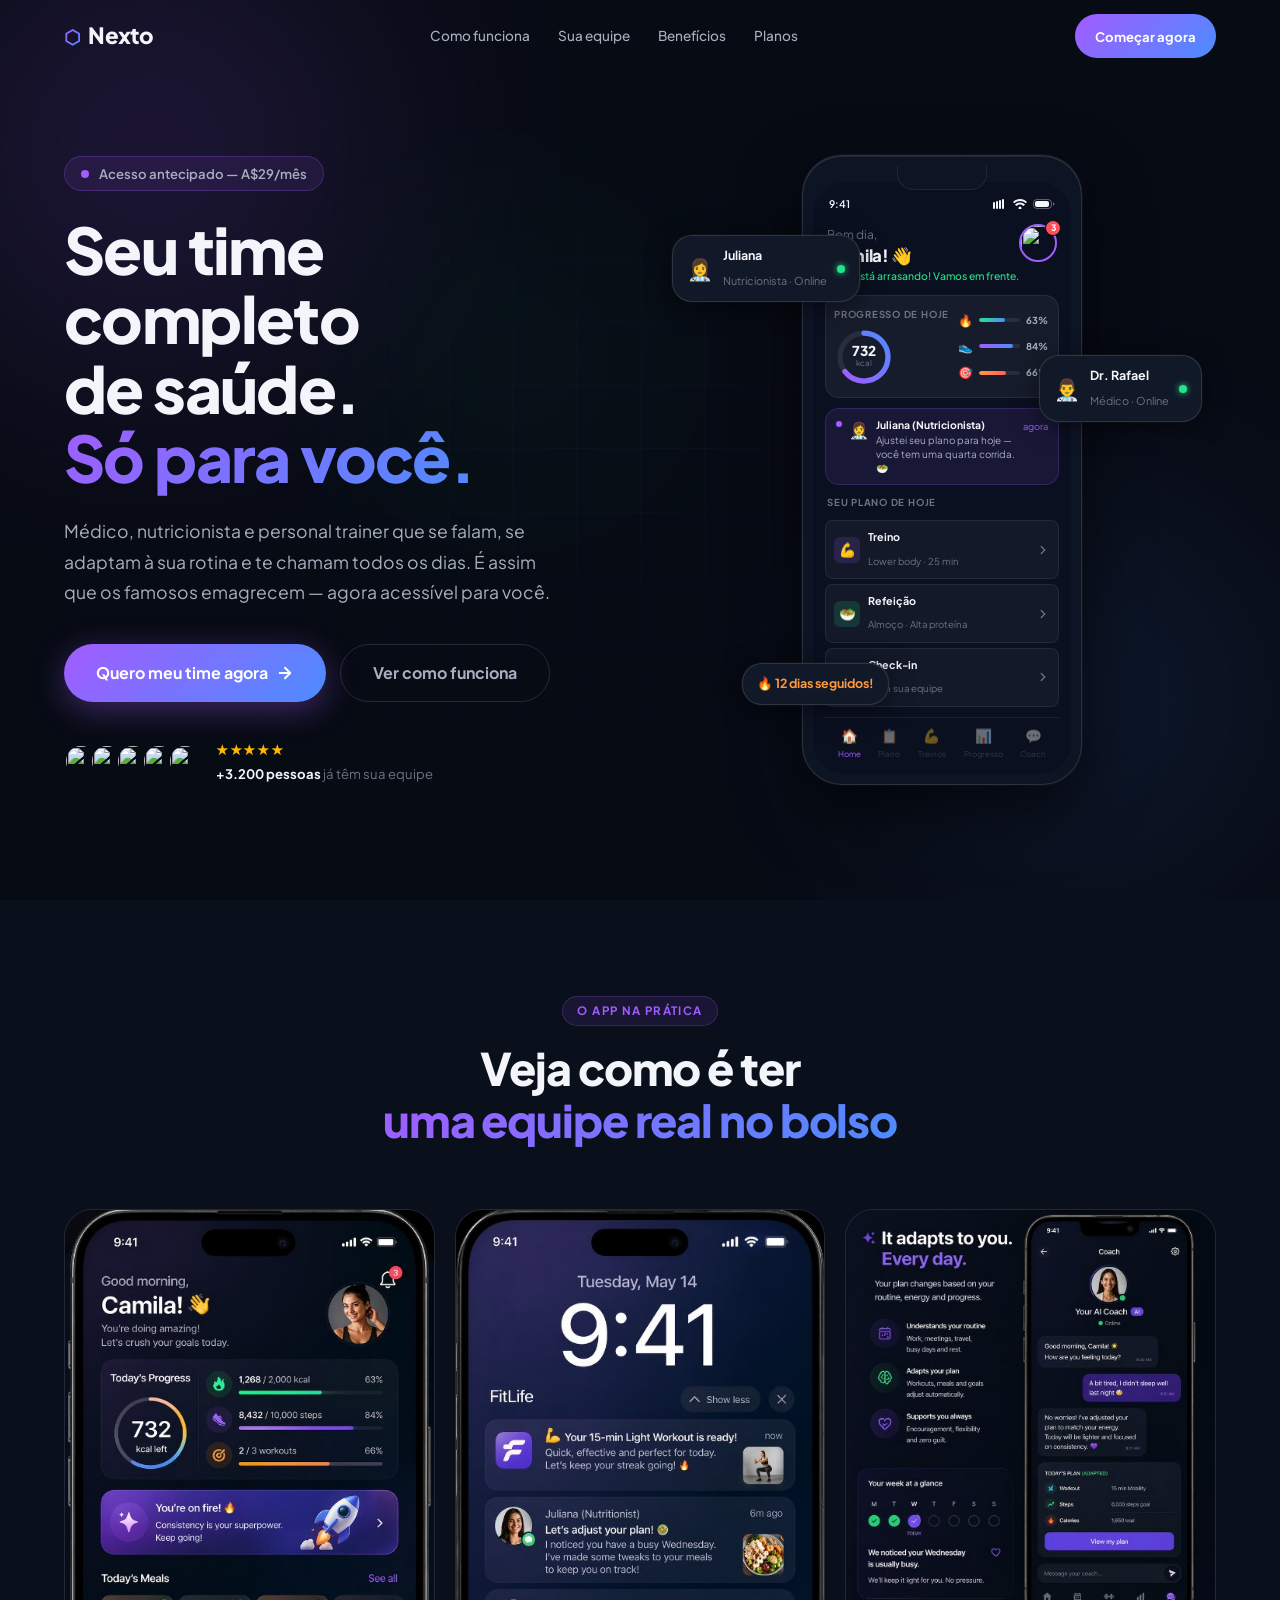
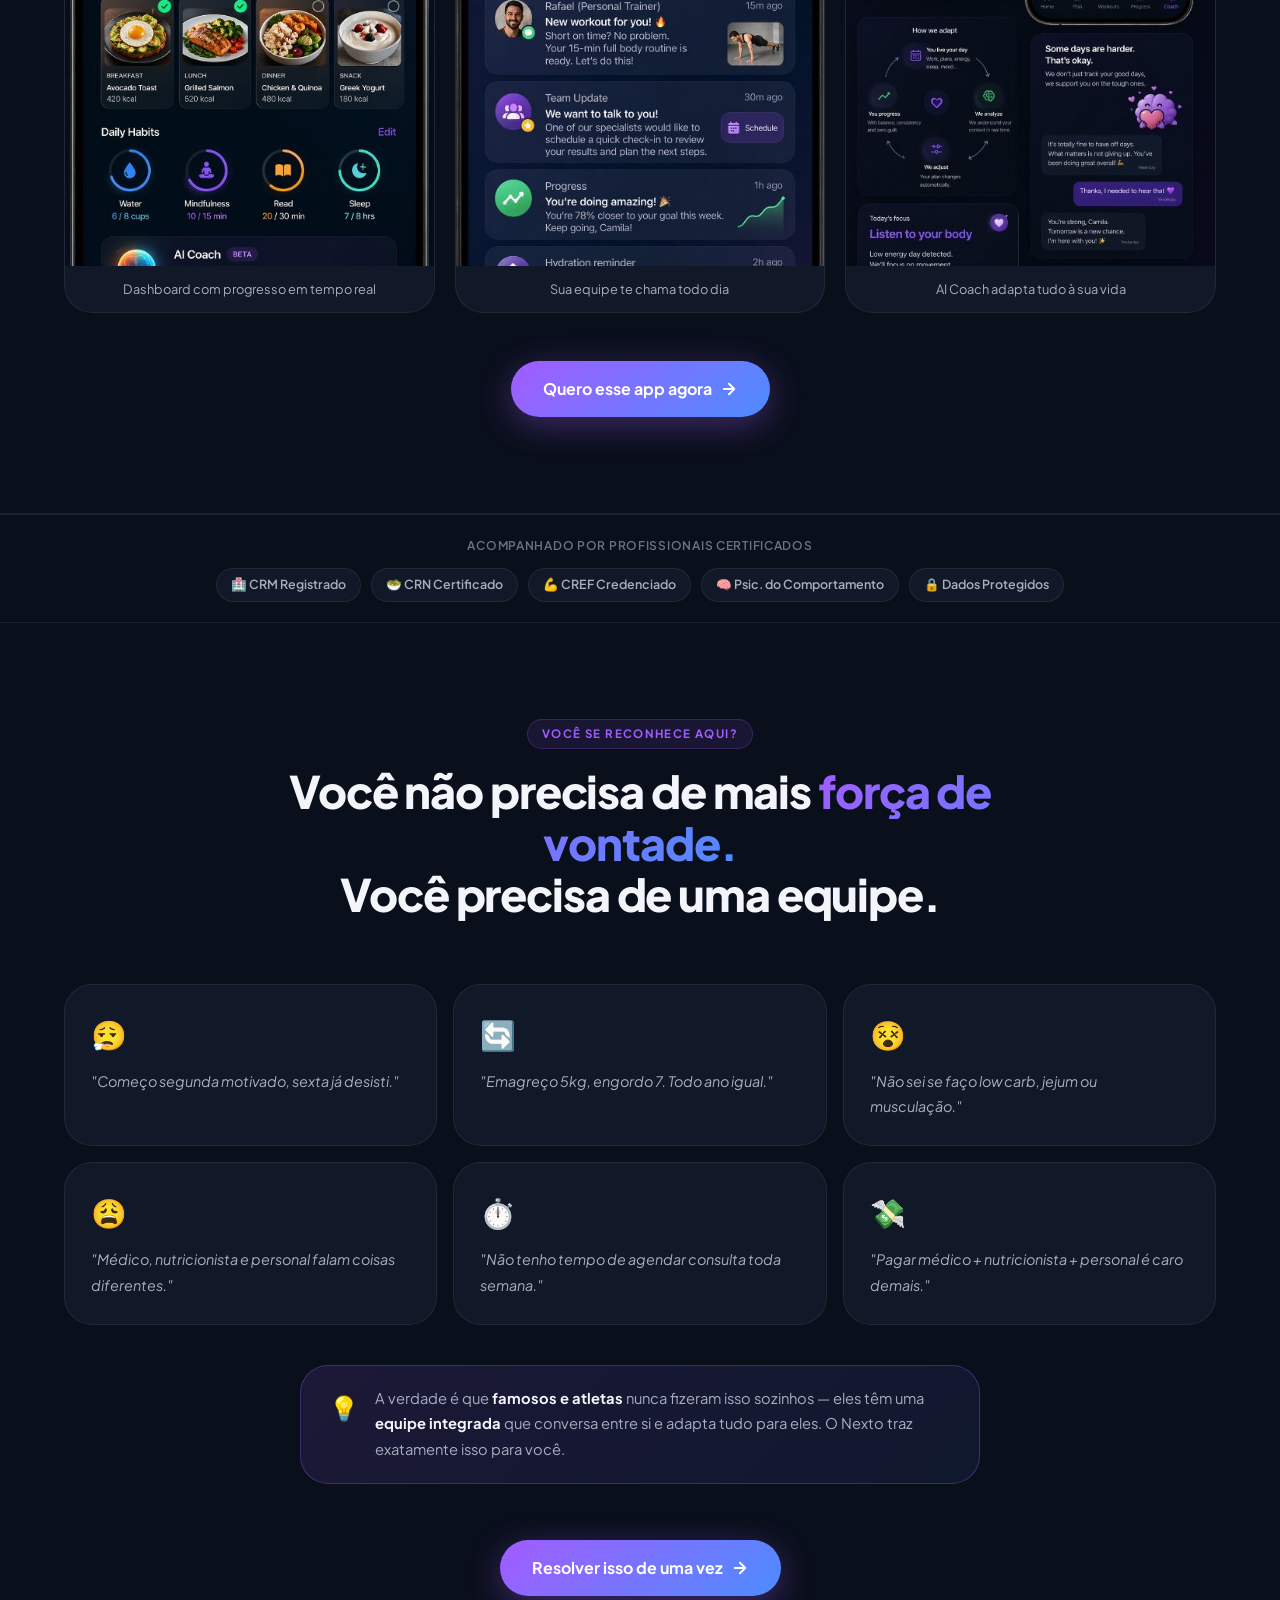
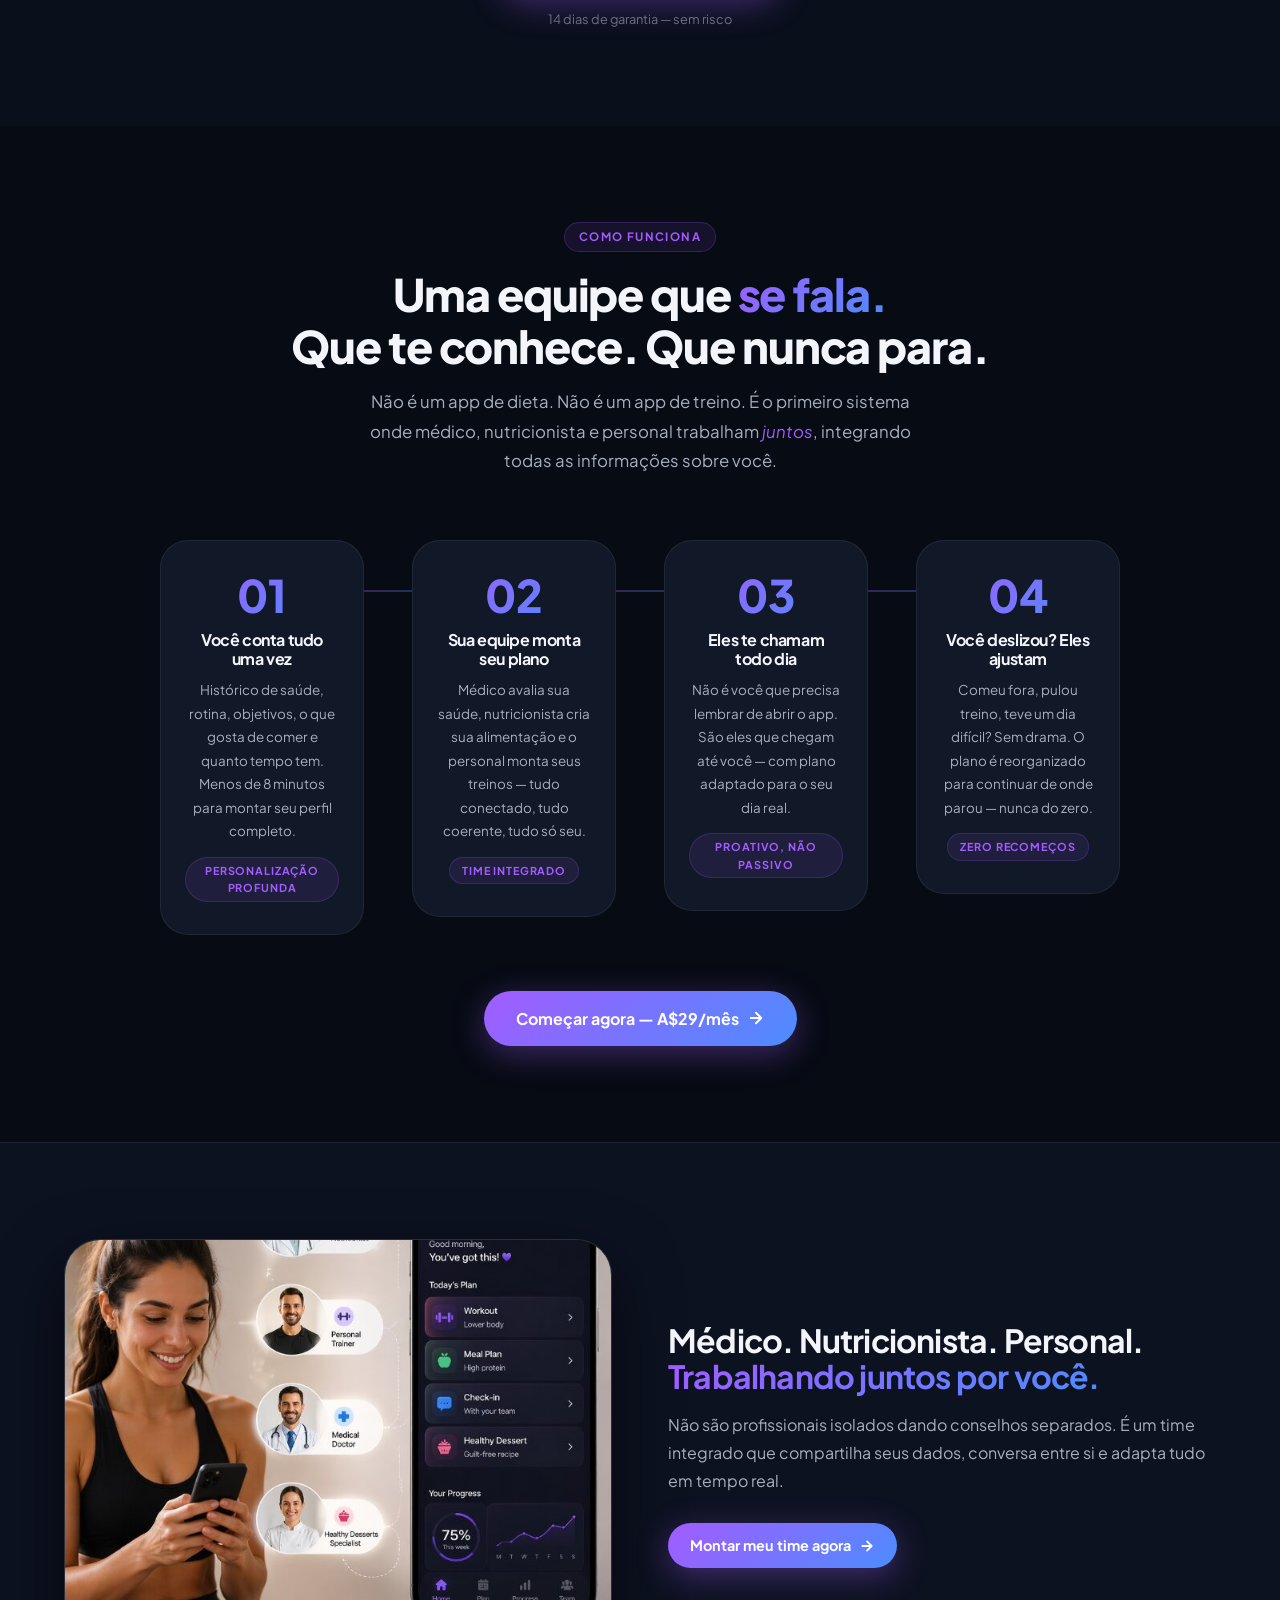
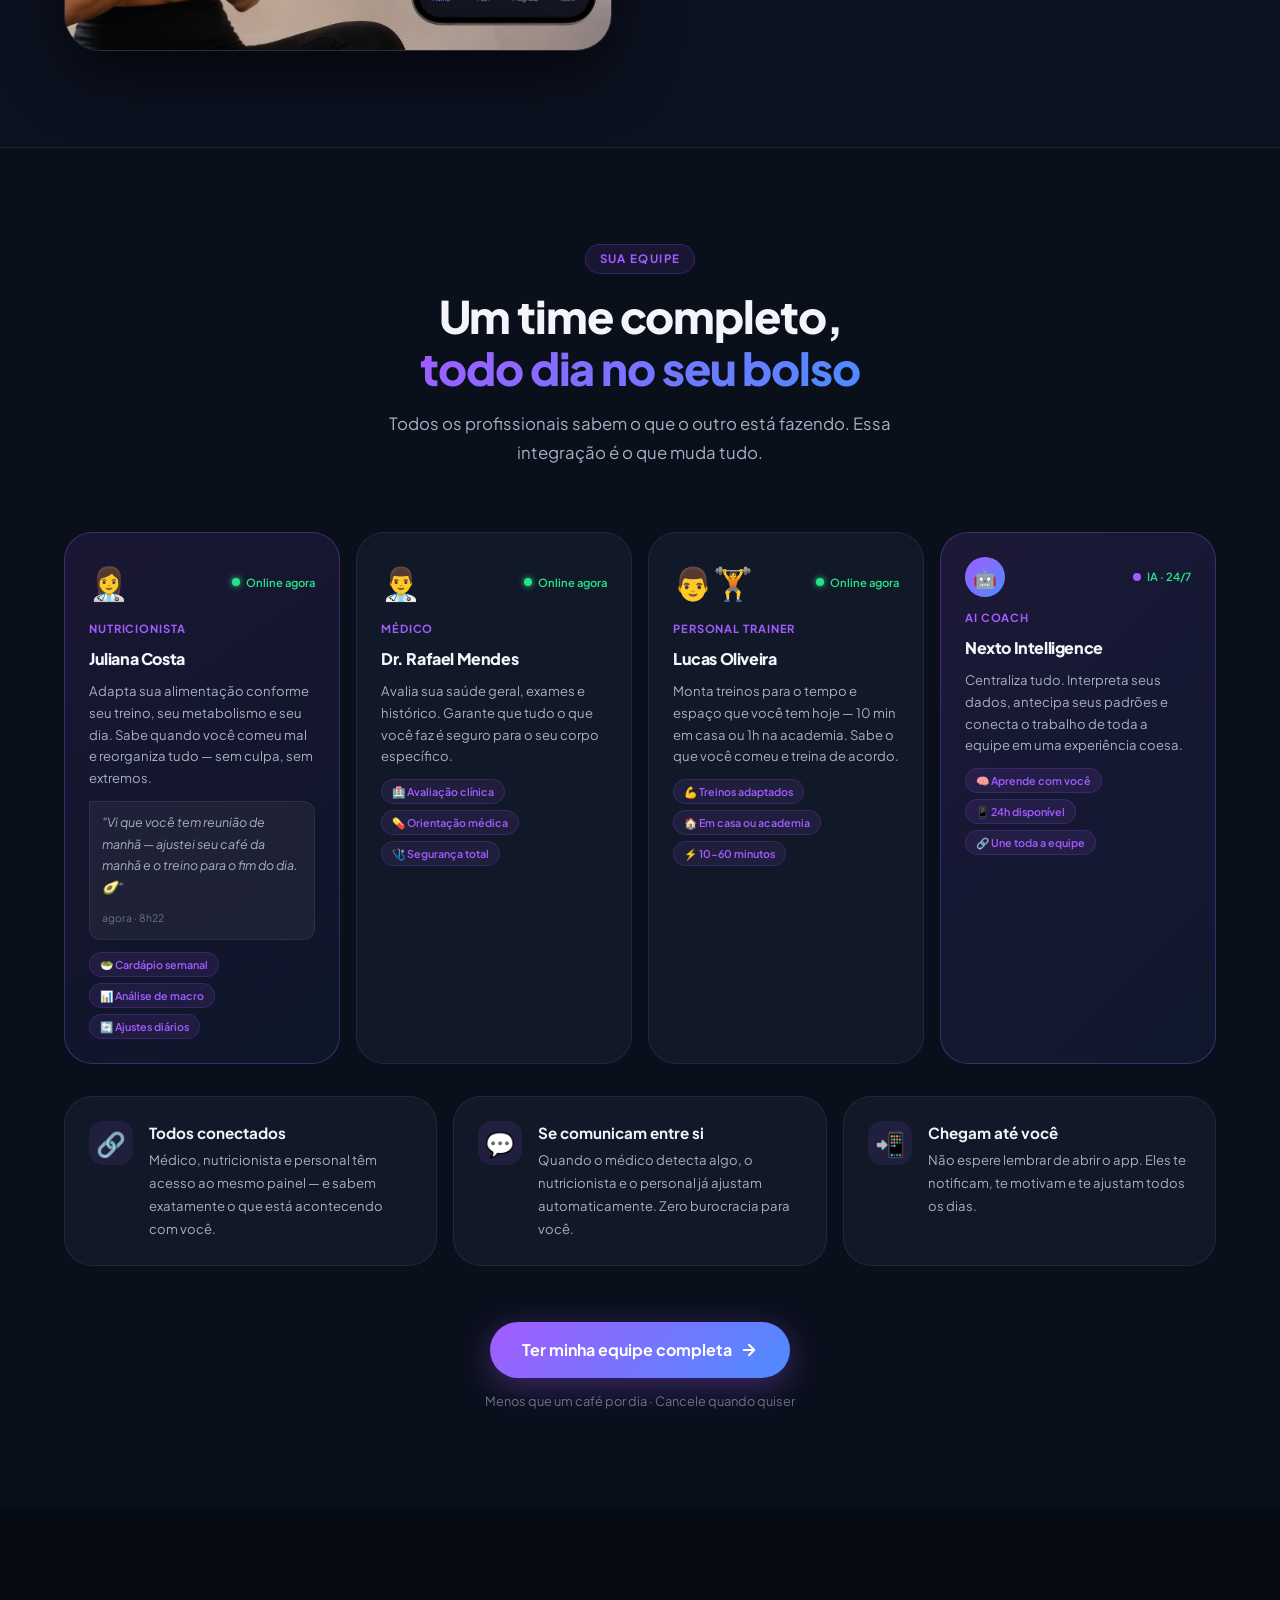
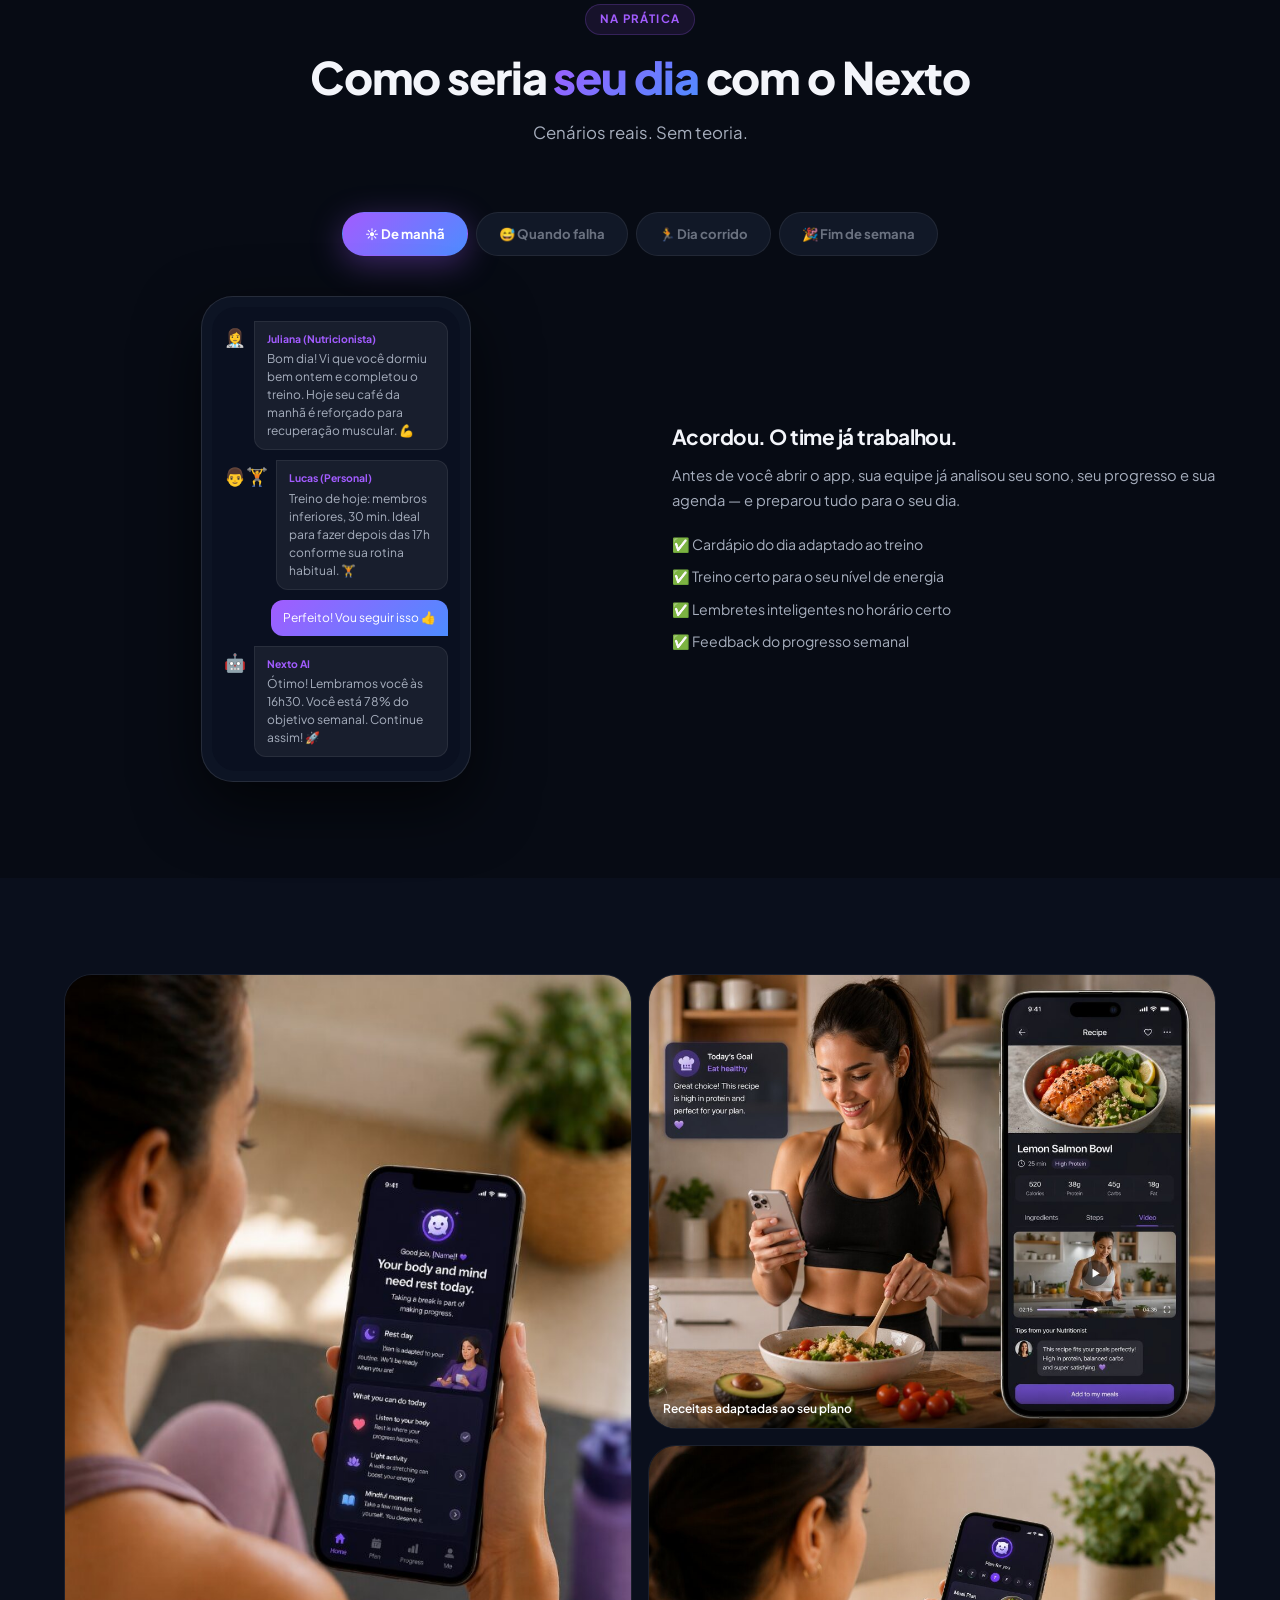
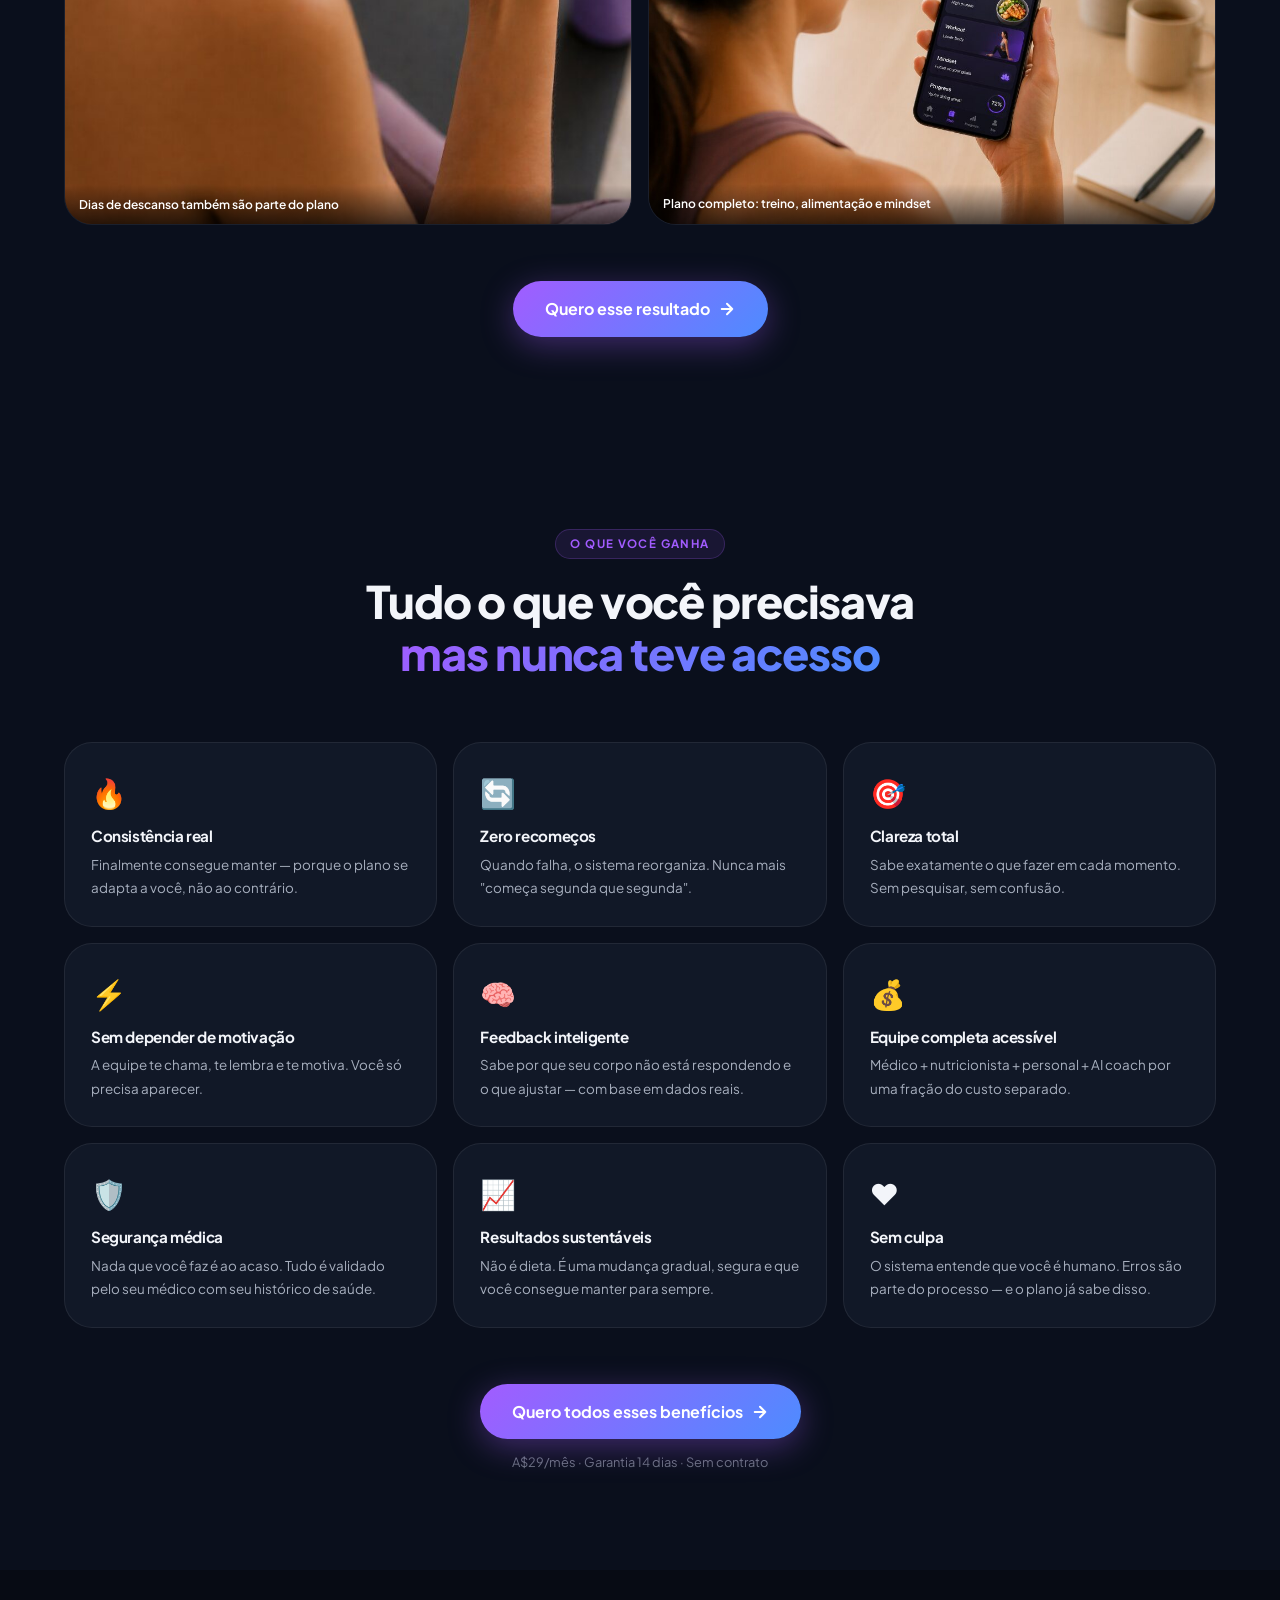
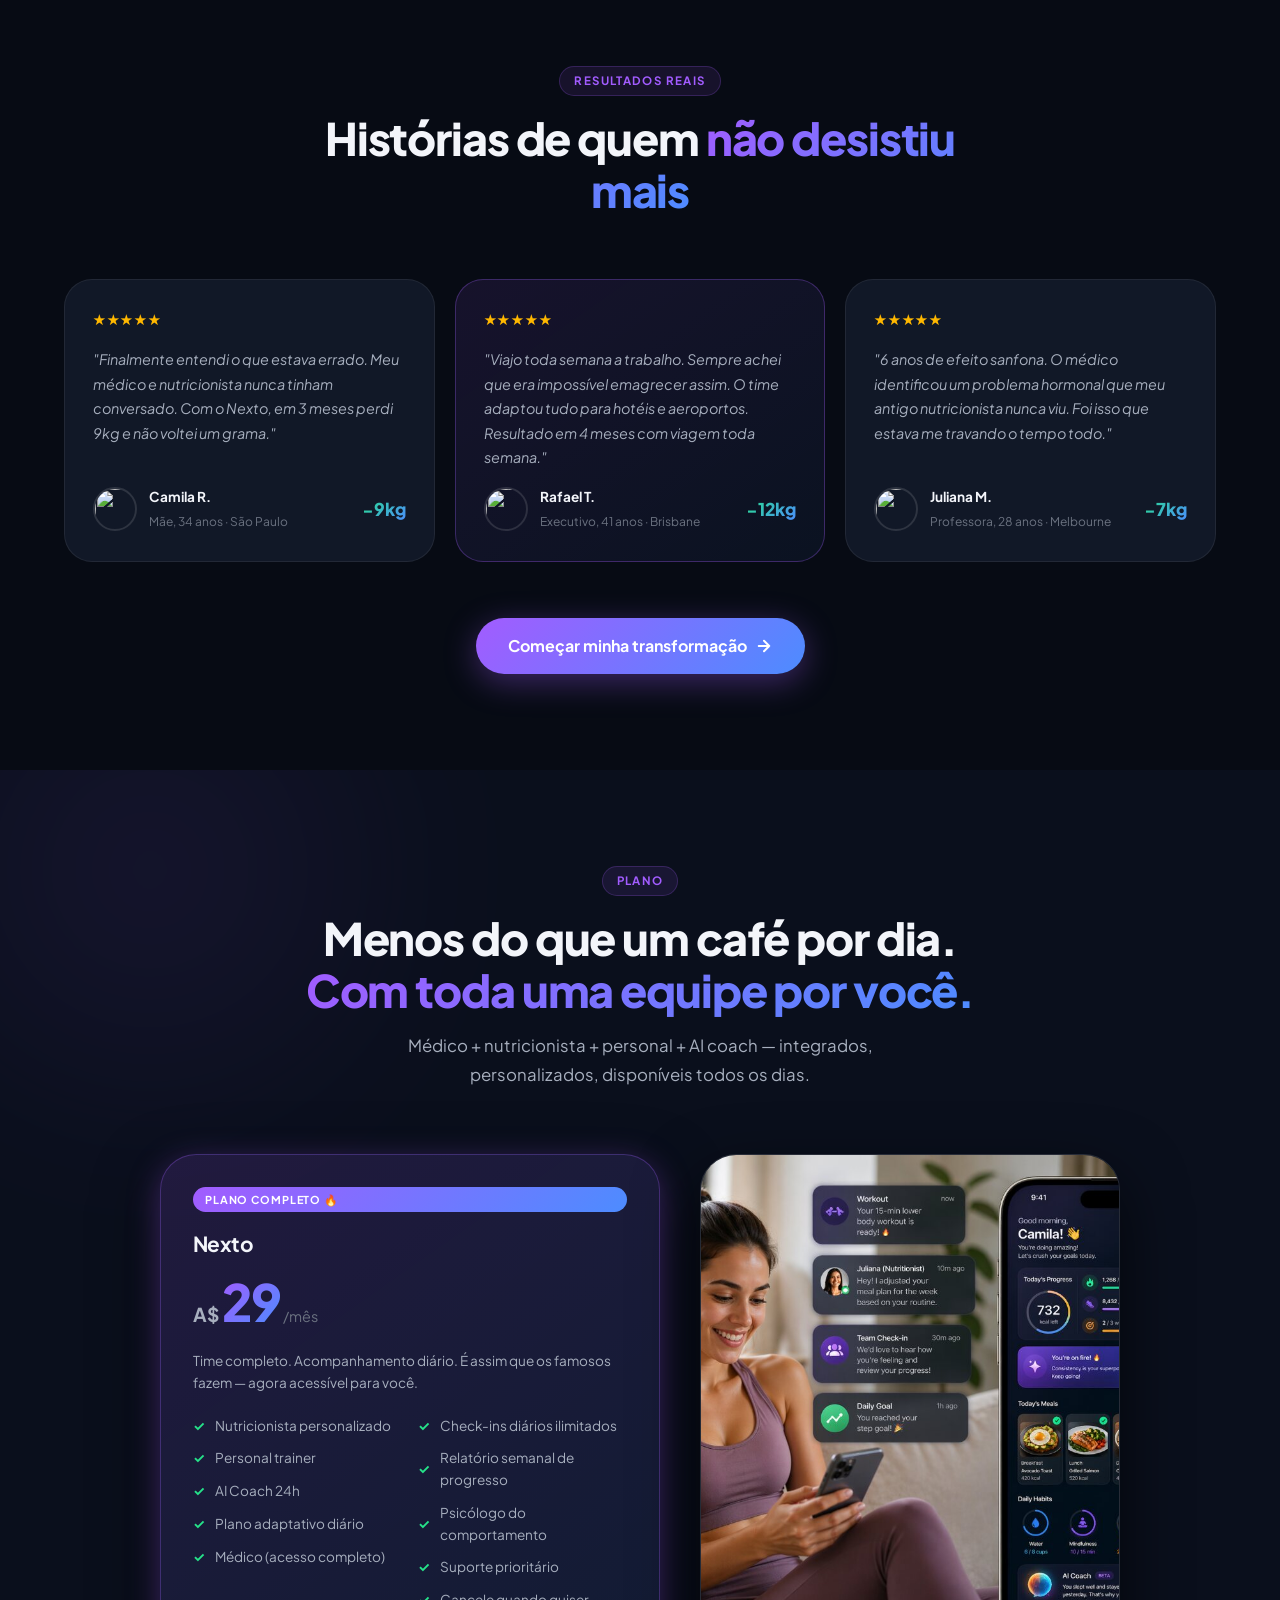
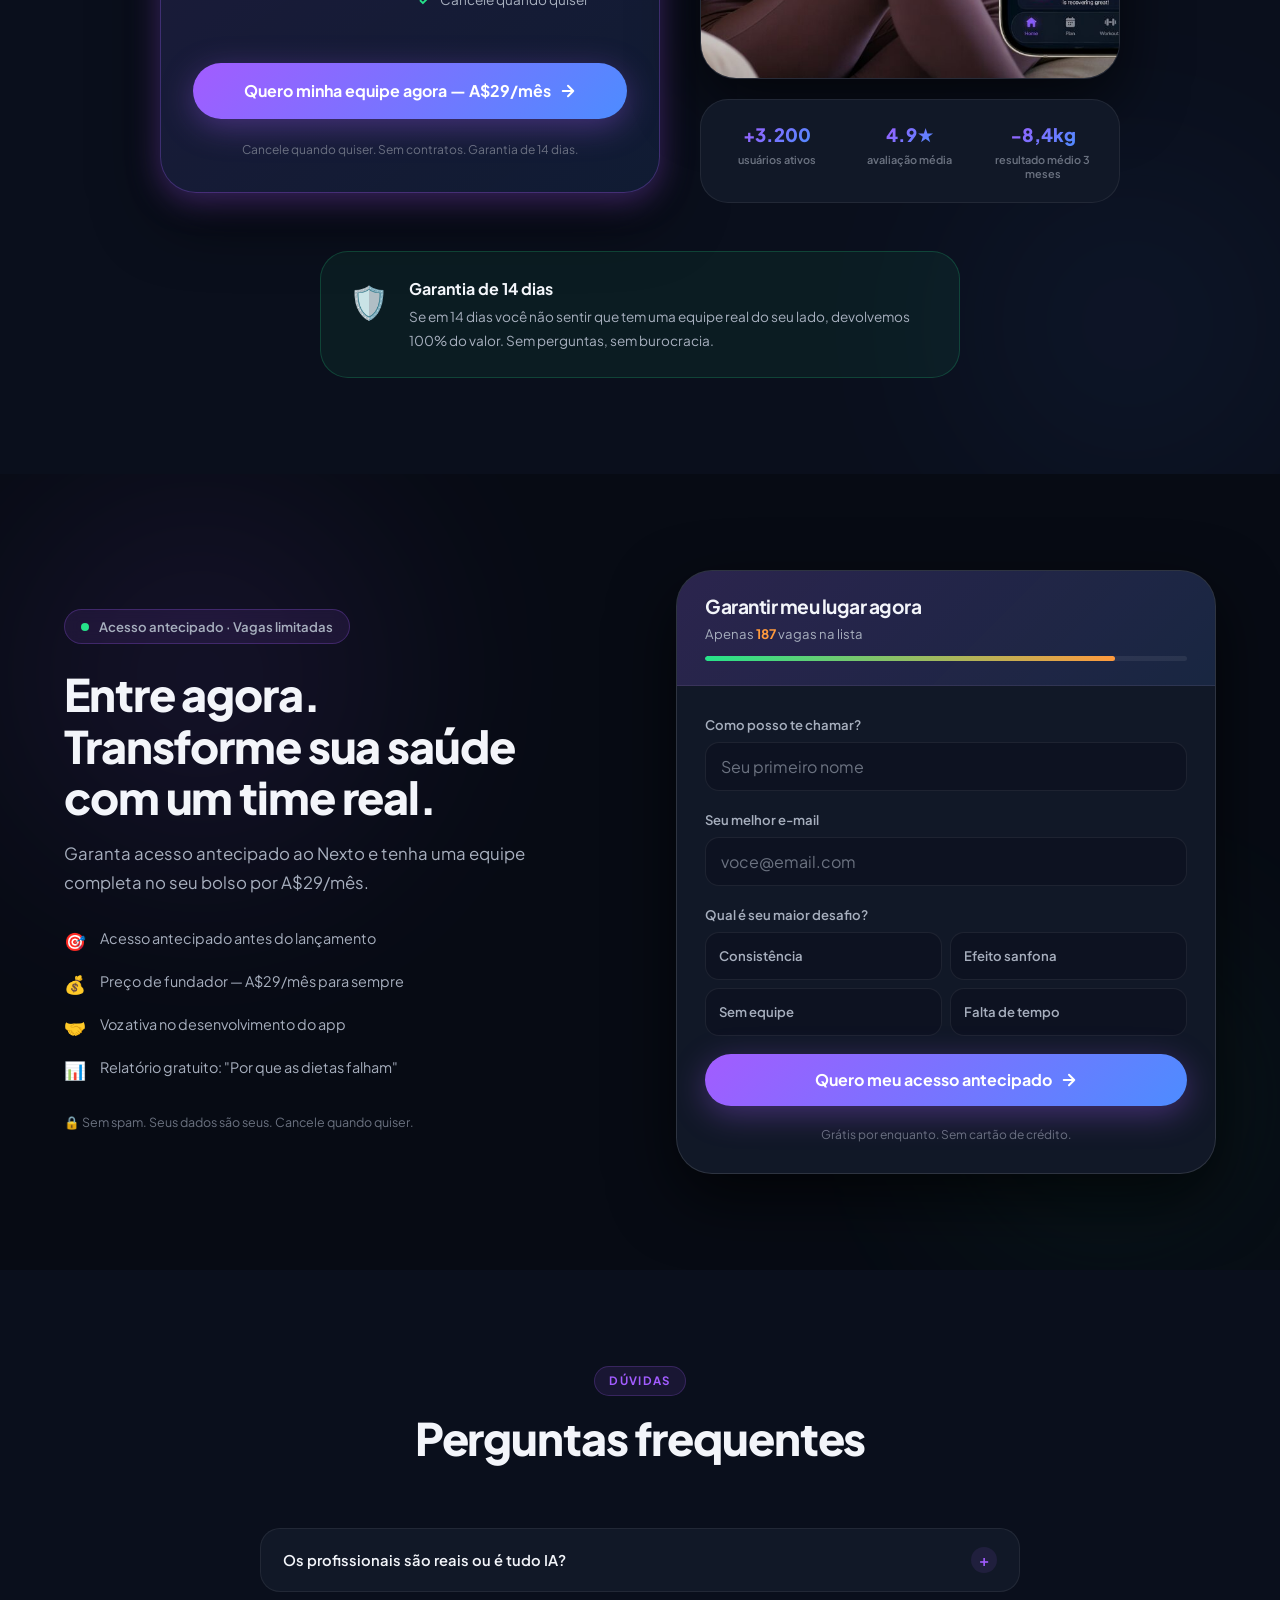
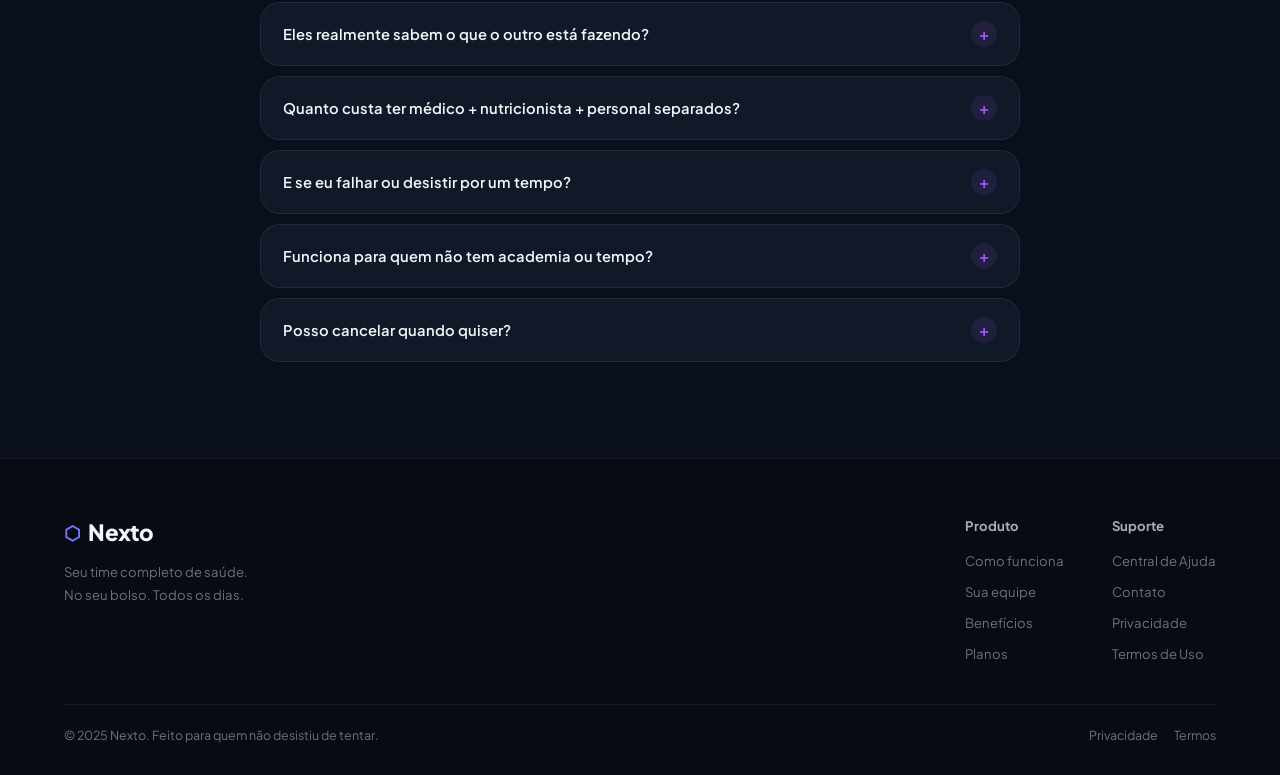
==== commit e5804728: "feat(nexto): single plan A$29, real app images, CTAs throughout page - Price: updated all mentions f" ====
--- a/nexto.html
+++ b/nexto.html
@@ -10,6 +10,7 @@
   <link rel="preconnect" href="https://fonts.gstatic.com" crossorigin />
   <link href="https://fonts.googleapis.com/css2?family=Inter:wght@300;400;500;600;700;800;900&family=Plus+Jakarta+Sans:wght@400;500;600;700;800&display=swap" rel="stylesheet" />
   <link rel="stylesheet" href="nexto.css" />
+  <script src="https://js.stripe.com/v3/" async></script>
 </head>
 <body>
 
@@ -31,13 +32,12 @@
       <span></span><span></span><span></span>
     </button>
   </div>
-  <!-- Mobile menu -->
   <div class="nav__mobile" id="mobileMenu">
     <a href="#como-funciona">Como funciona</a>
     <a href="#equipe">Sua equipe</a>
     <a href="#beneficios">Benefícios</a>
     <a href="#precos">Planos</a>
-    <a href="#precos" class="btn btn--primary">Começar agora</a>
+    <a href="#precos" class="btn btn--primary">Começar agora — A$29/mês</a>
   </div>
 </nav>
 
@@ -55,7 +55,7 @@
     <div class="hero__content" data-aos="fade-right">
       <div class="hero__badge">
         <span class="pulse-dot"></span>
-        Acesso antecipado — A$20/mês
+        Acesso antecipado — A$29/mês
       </div>
 
       <h1 class="hero__h1">
@@ -91,10 +91,9 @@
       </div>
     </div>
 
-    <!-- Mobile-only hero mockup (shown below text on mobile) -->
+    <!-- Mobile-only hero mockup -->
     <div class="hero__mockup hero__mockup--mobile" data-aos="fade-up" data-aos-delay="200">
       <div class="mobile-app-preview">
-        <!-- Notification stack -->
         <div class="mob-notif mob-notif--1" data-aos="fade-right" data-aos-delay="350">
           <span class="mob-notif__av">👩‍⚕️</span>
           <div class="mob-notif__body">
@@ -104,7 +103,6 @@
           <span class="mob-notif__time">agora</span>
         </div>
 
-        <!-- Central phone -->
         <div class="mob-phone-wrap">
           <div class="phone">
             <div class="phone__notch"></div>
@@ -190,7 +188,6 @@
           </div>
         </div>
 
-        <!-- Bottom notif -->
         <div class="mob-notif mob-notif--2" data-aos="fade-left" data-aos-delay="500">
           <span class="mob-notif__av">👨‍🏋️</span>
           <div class="mob-notif__body">
@@ -208,7 +205,6 @@
         <div class="phone">
           <div class="phone__notch"></div>
           <div class="phone__screen">
-            <!-- Status bar -->
             <div class="sbar">
               <span>9:41</span>
               <div class="sbar__icons">
@@ -217,8 +213,6 @@
                 <svg width="22" height="10" viewBox="0 0 22 10" fill="none"><rect x="0.5" y="0.5" width="18" height="9" rx="3.5" stroke="currentColor" stroke-opacity=".35"/><rect x="2" y="2" width="14" height="6" rx="2" fill="currentColor"/><path d="M20 3.5v3a1.5 1.5 0 000-3z" fill="currentColor" fill-opacity=".4"/></svg>
               </div>
             </div>
-
-            <!-- Greeting -->
             <div class="app-greeting">
               <div>
                 <p class="app-hi">Bom dia,</p>
@@ -230,8 +224,6 @@
                 <span class="app-notif">3</span>
               </div>
             </div>
-
-            <!-- Progress card -->
             <div class="app-card app-progress-card">
               <div class="apc-left">
                 <p class="apc-label">Progresso de Hoje</p>
@@ -250,29 +242,21 @@
               <div class="apc-right">
                 <div class="apc-row">
                   <span class="apc-icon" style="color:#26E38A">🔥</span>
-                  <div class="apc-bar-wrap">
-                    <div class="apc-bar-bg"><div class="apc-bar-fill" style="width:63%;background:linear-gradient(90deg,#26E38A,#4D8CFF)"></div></div>
-                  </div>
+                  <div class="apc-bar-wrap"><div class="apc-bar-bg"><div class="apc-bar-fill" style="width:63%;background:linear-gradient(90deg,#26E38A,#4D8CFF)"></div></div></div>
                   <span class="apc-pct">63%</span>
                 </div>
                 <div class="apc-row">
                   <span class="apc-icon">👟</span>
-                  <div class="apc-bar-wrap">
-                    <div class="apc-bar-bg"><div class="apc-bar-fill" style="width:84%;background:linear-gradient(90deg,#A25CFF,#4D8CFF)"></div></div>
-                  </div>
+                  <div class="apc-bar-wrap"><div class="apc-bar-bg"><div class="apc-bar-fill" style="width:84%;background:linear-gradient(90deg,#A25CFF,#4D8CFF)"></div></div></div>
                   <span class="apc-pct">84%</span>
                 </div>
                 <div class="apc-row">
                   <span class="apc-icon" style="color:#FF9A3D">🎯</span>
-                  <div class="apc-bar-wrap">
-                    <div class="apc-bar-bg"><div class="apc-bar-fill" style="width:66%;background:linear-gradient(90deg,#FF9A3D,#FF5F5F)"></div></div>
-                  </div>
+                  <div class="apc-bar-wrap"><div class="apc-bar-bg"><div class="apc-bar-fill" style="width:66%;background:linear-gradient(90deg,#FF9A3D,#FF5F5F)"></div></div></div>
                   <span class="apc-pct">66%</span>
                 </div>
               </div>
             </div>
-
-            <!-- Coach notification -->
             <div class="app-notif-card">
               <div class="notif-dot"></div>
               <div class="notif-avatar">👩‍⚕️</div>
@@ -282,8 +266,6 @@
               </div>
               <span class="notif-time">agora</span>
             </div>
-
-            <!-- Today's plan -->
             <div class="app-section-label">Seu plano de hoje</div>
             <div class="app-plan-items">
               <div class="plan-item">
@@ -302,8 +284,6 @@
                 <svg class="plan-arr" viewBox="0 0 16 16" fill="none"><path d="M6 4l4 4-4 4" stroke="currentColor" stroke-width="1.5" stroke-linecap="round"/></svg>
               </div>
             </div>
-
-            <!-- Nav bar -->
             <div class="app-navbar">
               <div class="app-nav-item active"><span>🏠</span><small>Home</small></div>
               <div class="app-nav-item"><span>📋</span><small>Plano</small></div>
@@ -313,30 +293,52 @@
             </div>
           </div>
         </div>
-
-        <!-- Floating team cards -->
         <div class="float-card float-card--1" data-aos="fade-right" data-aos-delay="400">
           <div class="fc-icon">👩‍⚕️</div>
-          <div class="fc-body">
-            <strong>Juliana</strong>
-            <small>Nutricionista · Online</small>
-          </div>
+          <div class="fc-body"><strong>Juliana</strong><small>Nutricionista · Online</small></div>
           <div class="fc-dot fc-dot--green"></div>
         </div>
-
         <div class="float-card float-card--2" data-aos="fade-left" data-aos-delay="500">
           <div class="fc-icon">👨‍⚕️</div>
-          <div class="fc-body">
-            <strong>Dr. Rafael</strong>
-            <small>Médico · Online</small>
-          </div>
+          <div class="fc-body"><strong>Dr. Rafael</strong><small>Médico · Online</small></div>
           <div class="fc-dot fc-dot--green"></div>
         </div>
-
         <div class="float-card float-card--3" data-aos="fade-right" data-aos-delay="600">
           <div class="fc-streak">🔥 12 dias seguidos!</div>
         </div>
       </div>
+    </div>
+  </div>
+</section>
+
+<!-- ═══════════════════ APP SHOWCASE — imagens reais ═══════════════════ -->
+<section class="app-showcase" id="app-preview">
+  <div class="container">
+    <div class="section-header" data-aos="fade-up">
+      <span class="eyebrow">O app na prática</span>
+      <h2>Veja como é ter<br/><span class="grad-text">uma equipe real no bolso</span></h2>
+    </div>
+
+    <div class="showcase-scroll" data-aos="fade-up" data-aos-delay="80">
+      <div class="showcase-item">
+        <img src="img/app-dashboard.jpg" alt="Dashboard do app Nexto com progresso diário, refeições e hábitos" loading="lazy" />
+        <p class="showcase-caption">Dashboard com progresso em tempo real</p>
+      </div>
+      <div class="showcase-item">
+        <img src="img/app-notifications.jpg" alt="Notificações do time Nexto — nutricionista, personal e médico" loading="lazy" />
+        <p class="showcase-caption">Sua equipe te chama todo dia</p>
+      </div>
+      <div class="showcase-item">
+        <img src="img/app-ai-coach.jpg" alt="AI Coach Nexto adaptando o plano à rotina do usuário" loading="lazy" />
+        <p class="showcase-caption">AI Coach adapta tudo à sua vida</p>
+      </div>
+    </div>
+
+    <div class="showcase-cta" data-aos="fade-up">
+      <a href="#precos" class="btn btn--primary btn--lg">
+        Quero esse app agora
+        <svg width="18" height="18" viewBox="0 0 18 18" fill="none"><path d="M3.75 9h10.5M9 3.75L14.25 9 9 14.25" stroke="currentColor" stroke-width="2" stroke-linecap="round" stroke-linejoin="round"/></svg>
+      </a>
     </div>
   </div>
 </section>
@@ -364,30 +366,12 @@
     </div>
 
     <div class="pain-grid">
-      <div class="pain-card" data-aos="fade-up" data-aos-delay="0">
-        <span class="pain-emoji">😮‍💨</span>
-        <p>"Começo segunda motivado, sexta já desisti."</p>
-      </div>
-      <div class="pain-card" data-aos="fade-up" data-aos-delay="60">
-        <span class="pain-emoji">🔄</span>
-        <p>"Emagreço 5kg, engordo 7. Todo ano igual."</p>
-      </div>
-      <div class="pain-card" data-aos="fade-up" data-aos-delay="120">
-        <span class="pain-emoji">😵</span>
-        <p>"Não sei se faço low carb, jejum ou musculação."</p>
-      </div>
-      <div class="pain-card" data-aos="fade-up" data-aos-delay="180">
-        <span class="pain-emoji">😩</span>
-        <p>"Médico, nutricionista e personal falam coisas diferentes."</p>
-      </div>
-      <div class="pain-card" data-aos="fade-up" data-aos-delay="240">
-        <span class="pain-emoji">⏱️</span>
-        <p>"Não tenho tempo de agendar consulta toda semana."</p>
-      </div>
-      <div class="pain-card" data-aos="fade-up" data-aos-delay="300">
-        <span class="pain-emoji">💸</span>
-        <p>"Pagar médico + nutricionista + personal é caro demais."</p>
-      </div>
+      <div class="pain-card" data-aos="fade-up" data-aos-delay="0"><span class="pain-emoji">😮‍💨</span><p>"Começo segunda motivado, sexta já desisti."</p></div>
+      <div class="pain-card" data-aos="fade-up" data-aos-delay="60"><span class="pain-emoji">🔄</span><p>"Emagreço 5kg, engordo 7. Todo ano igual."</p></div>
+      <div class="pain-card" data-aos="fade-up" data-aos-delay="120"><span class="pain-emoji">😵</span><p>"Não sei se faço low carb, jejum ou musculação."</p></div>
+      <div class="pain-card" data-aos="fade-up" data-aos-delay="180"><span class="pain-emoji">😩</span><p>"Médico, nutricionista e personal falam coisas diferentes."</p></div>
+      <div class="pain-card" data-aos="fade-up" data-aos-delay="240"><span class="pain-emoji">⏱️</span><p>"Não tenho tempo de agendar consulta toda semana."</p></div>
+      <div class="pain-card" data-aos="fade-up" data-aos-delay="300"><span class="pain-emoji">💸</span><p>"Pagar médico + nutricionista + personal é caro demais."</p></div>
     </div>
 
     <div class="pain-truth" data-aos="fade-up">
@@ -396,6 +380,14 @@
         <p>A verdade é que <strong>famosos e atletas</strong> nunca fizeram isso sozinhos — eles têm uma <strong>equipe integrada</strong> que conversa entre si e adapta tudo para eles. O Nexto traz exatamente isso para você.</p>
       </div>
     </div>
+
+    <div class="section-cta" data-aos="fade-up">
+      <a href="#precos" class="btn btn--primary btn--lg">
+        Resolver isso de uma vez
+        <svg width="18" height="18" viewBox="0 0 18 18" fill="none"><path d="M3.75 9h10.5M9 3.75L14.25 9 9 14.25" stroke="currentColor" stroke-width="2" stroke-linecap="round" stroke-linejoin="round"/></svg>
+      </a>
+      <p class="section-cta__note">14 dias de garantia — sem risco</p>
+    </div>
   </div>
 </section>
 
@@ -409,7 +401,6 @@
     </div>
 
     <div class="how-steps">
-      <!-- Step 1 -->
       <div class="how-step" data-aos="fade-up" data-aos-delay="0">
         <div class="how-step__num">01</div>
         <div class="how-step__body">
@@ -418,10 +409,7 @@
           <div class="how-step__tag">Personalização profunda</div>
         </div>
       </div>
-
       <div class="how-connector"><div class="connector-line"></div></div>
-
-      <!-- Step 2 -->
       <div class="how-step" data-aos="fade-up" data-aos-delay="100">
         <div class="how-step__num">02</div>
         <div class="how-step__body">
@@ -430,10 +418,7 @@
           <div class="how-step__tag">Time integrado</div>
         </div>
       </div>
-
       <div class="how-connector"><div class="connector-line"></div></div>
-
-      <!-- Step 3 -->
       <div class="how-step" data-aos="fade-up" data-aos-delay="200">
         <div class="how-step__num">03</div>
         <div class="how-step__body">
@@ -442,10 +427,7 @@
           <div class="how-step__tag">Proativo, não passivo</div>
         </div>
       </div>
-
       <div class="how-connector"><div class="connector-line"></div></div>
-
-      <!-- Step 4 -->
       <div class="how-step" data-aos="fade-up" data-aos-delay="300">
         <div class="how-step__num">04</div>
         <div class="how-step__body">
@@ -455,8 +437,34 @@
         </div>
       </div>
     </div>
+
+    <div class="section-cta" data-aos="fade-up">
+      <a href="#precos" class="btn btn--primary btn--lg">
+        Começar agora — A$29/mês
+        <svg width="18" height="18" viewBox="0 0 18 18" fill="none"><path d="M3.75 9h10.5M9 3.75L14.25 9 9 14.25" stroke="currentColor" stroke-width="2" stroke-linecap="round" stroke-linejoin="round"/></svg>
+      </a>
+    </div>
   </div>
 </section>
+
+<!-- ═══════════════════ LIFESTYLE BANNER — imagem real ═══════════════════ -->
+<div class="lifestyle-banner">
+  <div class="container">
+    <div class="lifestyle-inner" data-aos="fade-up">
+      <div class="lifestyle-img-wrap">
+        <img src="img/lifestyle-team.jpg" alt="Mulher usando o Nexto com equipe integrada de saúde" loading="lazy" class="lifestyle-img" />
+      </div>
+      <div class="lifestyle-text">
+        <h3>Médico. Nutricionista. Personal.<br/><span class="grad-text">Trabalhando juntos por você.</span></h3>
+        <p>Não são profissionais isolados dando conselhos separados. É um time integrado que compartilha seus dados, conversa entre si e adapta tudo em tempo real.</p>
+        <a href="#precos" class="btn btn--primary">
+          Montar meu time agora
+          <svg width="16" height="16" viewBox="0 0 18 18" fill="none"><path d="M3.75 9h10.5M9 3.75L14.25 9 9 14.25" stroke="currentColor" stroke-width="2" stroke-linecap="round" stroke-linejoin="round"/></svg>
+        </a>
+      </div>
+    </div>
+  </div>
+</div>
 
 <!-- ═══════════════════ EQUIPE ═══════════════════ -->
 <section class="team" id="equipe">
@@ -535,29 +543,27 @@
       </div>
     </div>
 
-    <!-- Integração visual -->
     <div class="team-integration" data-aos="fade-up">
       <div class="integration-card">
         <div class="intg-icon">🔗</div>
-        <div>
-          <strong>Todos conectados</strong>
-          <p>Médico, nutricionista e personal têm acesso ao mesmo painel — e sabem exatamente o que está acontecendo com você.</p>
-        </div>
+        <div><strong>Todos conectados</strong><p>Médico, nutricionista e personal têm acesso ao mesmo painel — e sabem exatamente o que está acontecendo com você.</p></div>
       </div>
       <div class="integration-card">
         <div class="intg-icon">💬</div>
-        <div>
-          <strong>Se comunicam entre si</strong>
-          <p>Quando o médico detecta algo, o nutricionista e o personal já ajustam automaticamente. Zero burocracia para você.</p>
-        </div>
+        <div><strong>Se comunicam entre si</strong><p>Quando o médico detecta algo, o nutricionista e o personal já ajustam automaticamente. Zero burocracia para você.</p></div>
       </div>
       <div class="integration-card">
         <div class="intg-icon">📲</div>
-        <div>
-          <strong>Chegam até você</strong>
-          <p>Não espere lembrar de abrir o app. Eles te notificam, te motivam e te ajustam todos os dias.</p>
-        </div>
-      </div>
+        <div><strong>Chegam até você</strong><p>Não espere lembrar de abrir o app. Eles te notificam, te motivam e te ajustam todos os dias.</p></div>
+      </div>
+    </div>
+
+    <div class="section-cta" data-aos="fade-up">
+      <a href="#precos" class="btn btn--primary btn--lg">
+        Ter minha equipe completa
+        <svg width="18" height="18" viewBox="0 0 18 18" fill="none"><path d="M3.75 9h10.5M9 3.75L14.25 9 9 14.25" stroke="currentColor" stroke-width="2" stroke-linecap="round" stroke-linejoin="round"/></svg>
+      </a>
+      <p class="section-cta__note">Menos que um café por dia · Cancele quando quiser</p>
     </div>
   </div>
 </section>
@@ -579,38 +585,14 @@
     </div>
 
     <div class="demo-content" data-aos="fade-up" data-aos-delay="100">
-
-      <!-- Morning -->
       <div class="dpanel active" id="tab-morning">
         <div class="dpanel__phone">
-          <div class="dphone">
-            <div class="dchat">
-              <div class="dc-msg dc-bot">
-                <div class="dc-av">👩‍⚕️</div>
-                <div class="dc-bubble">
-                  <strong>Juliana (Nutricionista)</strong>
-                  <p>Bom dia! Vi que você dormiu bem ontem e completou o treino. Hoje seu café da manhã é reforçado para recuperação muscular. 💪</p>
-                </div>
-              </div>
-              <div class="dc-msg dc-bot">
-                <div class="dc-av">👨‍🏋️</div>
-                <div class="dc-bubble">
-                  <strong>Lucas (Personal)</strong>
-                  <p>Treino de hoje: membros inferiores, 30 min. Ideal para fazer depois das 17h conforme sua rotina habitual. 🏋️</p>
-                </div>
-              </div>
-              <div class="dc-msg dc-user">
-                <div class="dc-bubble dc-user-bubble"><p>Perfeito! Vou seguir isso 👍</p></div>
-              </div>
-              <div class="dc-msg dc-bot">
-                <div class="dc-av">🤖</div>
-                <div class="dc-bubble">
-                  <strong>Nexto AI</strong>
-                  <p>Ótimo! Lembramos você às 16h30. Você está 78% do objetivo semanal. Continue assim! 🚀</p>
-                </div>
-              </div>
-            </div>
-          </div>
+          <div class="dphone"><div class="dchat">
+            <div class="dc-msg dc-bot"><div class="dc-av">👩‍⚕️</div><div class="dc-bubble"><strong>Juliana (Nutricionista)</strong><p>Bom dia! Vi que você dormiu bem ontem e completou o treino. Hoje seu café da manhã é reforçado para recuperação muscular. 💪</p></div></div>
+            <div class="dc-msg dc-bot"><div class="dc-av">👨‍🏋️</div><div class="dc-bubble"><strong>Lucas (Personal)</strong><p>Treino de hoje: membros inferiores, 30 min. Ideal para fazer depois das 17h conforme sua rotina habitual. 🏋️</p></div></div>
+            <div class="dc-msg dc-user"><div class="dc-bubble dc-user-bubble"><p>Perfeito! Vou seguir isso 👍</p></div></div>
+            <div class="dc-msg dc-bot"><div class="dc-av">🤖</div><div class="dc-bubble"><strong>Nexto AI</strong><p>Ótimo! Lembramos você às 16h30. Você está 78% do objetivo semanal. Continue assim! 🚀</p></div></div>
+          </div></div>
         </div>
         <div class="dpanel__text">
           <h3>Acordou. O time já trabalhou.</h3>
@@ -624,37 +606,14 @@
         </div>
       </div>
 
-      <!-- Fail -->
       <div class="dpanel" id="tab-fail">
         <div class="dpanel__phone">
-          <div class="dphone">
-            <div class="dchat">
-              <div class="dc-msg dc-user">
-                <div class="dc-bubble dc-user-bubble"><p>Comi pizza hoje à noite e não treinei 😔</p></div>
-              </div>
-              <div class="dc-msg dc-bot">
-                <div class="dc-av">👩‍⚕️</div>
-                <div class="dc-bubble">
-                  <strong>Juliana (Nutricionista)</strong>
-                  <p>Sem problema! Uma pizza não destrói nada. Ajustei o jantar de amanhã para equilibrar — e não é nenhum sofrimento. 😊</p>
-                </div>
-              </div>
-              <div class="dc-msg dc-bot">
-                <div class="dc-av">👨‍🏋️</div>
-                <div class="dc-bubble">
-                  <strong>Lucas (Personal)</strong>
-                  <p>Reorganizei seus treinos da semana. Sem precisar recuperar tudo de uma vez. Gradual e sustentável. 💪</p>
-                </div>
-              </div>
-              <div class="dc-msg dc-bot">
-                <div class="dc-av">🤖</div>
-                <div class="dc-bubble">
-                  <strong>Nexto AI</strong>
-                  <p>Olha: você completou 5 dos últimos 7 treinos e 80% das refeições. Isso é progresso real. Um dia não apaga isso. ❤️</p>
-                </div>
-              </div>
-            </div>
-          </div>
+          <div class="dphone"><div class="dchat">
+            <div class="dc-msg dc-user"><div class="dc-bubble dc-user-bubble"><p>Comi pizza hoje à noite e não treinei 😔</p></div></div>
+            <div class="dc-msg dc-bot"><div class="dc-av">👩‍⚕️</div><div class="dc-bubble"><strong>Juliana (Nutricionista)</strong><p>Sem problema! Uma pizza não destrói nada. Ajustei o jantar de amanhã para equilibrar — e não é nenhum sofrimento. 😊</p></div></div>
+            <div class="dc-msg dc-bot"><div class="dc-av">👨‍🏋️</div><div class="dc-bubble"><strong>Lucas (Personal)</strong><p>Reorganizei seus treinos da semana. Sem precisar recuperar tudo de uma vez. Gradual e sustentável. 💪</p></div></div>
+            <div class="dc-msg dc-bot"><div class="dc-av">🤖</div><div class="dc-bubble"><strong>Nexto AI</strong><p>Olha: você completou 5 dos últimos 7 treinos e 80% das refeições. Isso é progresso real. Um dia não apaga isso. ❤️</p></div></div>
+          </div></div>
         </div>
         <div class="dpanel__text">
           <h3>Falhou. O time reorganizou. Você continua.</h3>
@@ -668,40 +627,17 @@
         </div>
       </div>
 
-      <!-- Busy -->
       <div class="dpanel" id="tab-busy">
         <div class="dpanel__phone">
-          <div class="dphone">
-            <div class="dchat">
-              <div class="dc-msg dc-user">
-                <div class="dc-bubble dc-user-bubble"><p>Hoje tenho reuniões o dia todo, estou super ocupado</p></div>
-              </div>
-              <div class="dc-msg dc-bot">
-                <div class="dc-av">👨‍🏋️</div>
-                <div class="dc-bubble">
-                  <strong>Lucas (Personal)</strong>
-                  <p>Entendido! Treino de hoje: 12 minutos em casa, sem equipamento. Pode fazer antes ou depois das reuniões. 🏠</p>
-                </div>
-              </div>
-              <div class="dc-msg dc-bot">
-                <div class="dc-av">👩‍⚕️</div>
-                <div class="dc-bubble">
-                  <strong>Juliana (Nutricionista)</strong>
-                  <p>Para o almoço: 3 opções de deliveries na sua região que cabem no seu plano. Sem precisar cozinhar. 📦</p>
-                </div>
-              </div>
-              <div class="dc-msg dc-bot">
-                <div class="dc-av">🤖</div>
-                <div class="dc-bubble">
-                  <strong>Nexto AI</strong>
-                  <p>Dia corrido é parte da vida. Adaptamos para que você mantenha o progresso mesmo assim. 👊</p>
-                </div>
-              </div>
-            </div>
-          </div>
+          <div class="dphone"><div class="dchat">
+            <div class="dc-msg dc-user"><div class="dc-bubble dc-user-bubble"><p>Hoje tenho reuniões o dia todo, estou super ocupado</p></div></div>
+            <div class="dc-msg dc-bot"><div class="dc-av">👨‍🏋️</div><div class="dc-bubble"><strong>Lucas (Personal)</strong><p>Entendido! Treino de hoje: 12 minutos em casa, sem equipamento. Pode fazer antes ou depois das reuniões. 🏠</p></div></div>
+            <div class="dc-msg dc-bot"><div class="dc-av">👩‍⚕️</div><div class="dc-bubble"><strong>Juliana (Nutricionista)</strong><p>Para o almoço: 3 opções de deliveries na sua região que cabem no seu plano. Sem precisar cozinhar. 📦</p></div></div>
+            <div class="dc-msg dc-bot"><div class="dc-av">🤖</div><div class="dc-bubble"><strong>Nexto AI</strong><p>Dia corrido é parte da vida. Adaptamos para que você mantenha o progresso mesmo assim. 👊</p></div></div>
+          </div></div>
         </div>
         <div class="dpanel__text">
-          <h3>A vida atrapanhou. O plano se ajustou.</h3>
+          <h3>A vida atrapalhou. O plano se ajustou.</h3>
           <p>O Nexto não exige que sua vida seja perfeita. Ele funciona <em>dentro</em> da sua vida real — corrida, caótica, imprevisível.</p>
           <ul class="dpanel__list">
             <li>✅ Treinos de 10-12 min quando necessário</li>
@@ -712,53 +648,57 @@
         </div>
       </div>
 
-      <!-- Weekend -->
       <div class="dpanel" id="tab-weekend">
         <div class="dpanel__phone">
-          <div class="dphone">
-            <div class="dchat">
-              <div class="dc-msg dc-user">
-                <div class="dc-bubble dc-user-bubble"><p>Final de semana com família, provavelmente vou comer fora</p></div>
-              </div>
-              <div class="dc-msg dc-bot">
-                <div class="dc-av">👩‍⚕️</div>
-                <div class="dc-bubble">
-                  <strong>Juliana (Nutricionista)</strong>
-                  <p>Que ótimo! Viver também faz parte 😊 Ajustei sexta e domingo para equilibrar — sabado é livre. Curta sem culpa!</p>
-                </div>
-              </div>
-              <div class="dc-msg dc-bot">
-                <div class="dc-av">👨‍⚕️</div>
-                <div class="dc-bubble">
-                  <strong>Dr. Rafael (Médico)</strong>
-                  <p>Relaxamento e socialização têm impacto positivo real nos hormônios e no metabolismo. Aproveite. 🧠</p>
-                </div>
-              </div>
-              <div class="dc-msg dc-bot">
-                <div class="dc-av">🤖</div>
-                <div class="dc-bubble">
-                  <strong>Nexto AI</strong>
-                  <p>Semana fechada: 74% de consistência. ↑ 18% vs. semana anterior. Você está evoluindo de verdade! 🎯</p>
-                </div>
-              </div>
-            </div>
-          </div>
+          <div class="dphone"><div class="dchat">
+            <div class="dc-msg dc-user"><div class="dc-bubble dc-user-bubble"><p>Final de semana com família, provavelmente vou comer fora</p></div></div>
+            <div class="dc-msg dc-bot"><div class="dc-av">👩‍⚕️</div><div class="dc-bubble"><strong>Juliana (Nutricionista)</strong><p>Que ótimo! Viver também faz parte 😊 Ajustei sexta e domingo para equilibrar — sábado é livre. Curta sem culpa!</p></div></div>
+            <div class="dc-msg dc-bot"><div class="dc-av">👨‍⚕️</div><div class="dc-bubble"><strong>Dr. Rafael (Médico)</strong><p>Relaxamento e socialização têm impacto positivo real nos hormônios e no metabolismo. Aproveite. 🧠</p></div></div>
+            <div class="dc-msg dc-bot"><div class="dc-av">🤖</div><div class="dc-bubble"><strong>Nexto AI</strong><p>Semana fechada: 74% de consistência. ↑ 18% vs. semana anterior. Você está evoluindo de verdade! 🎯</p></div></div>
+          </div></div>
         </div>
         <div class="dpanel__text">
           <h3>Final de semana de verdade. Com liberdade.</h3>
           <p>O objetivo nunca foi tirar prazer da sua vida. O Nexto equilibra tudo para que você possa viver — e ainda progredir.</p>
           <ul class="dpanel__list">
-            <li>✅ Sabado livre sem culpa</li>
+            <li>✅ Sábado livre sem culpa</li>
             <li>✅ Médico confirma que descanso é parte do plano</li>
             <li>✅ Semana reorganizada ao redor do final de semana</li>
             <li>✅ Relatório de evolução toda semana</li>
           </ul>
         </div>
       </div>
-
     </div>
   </div>
 </section>
+
+<!-- ═══════════════════ LIFESTYLE GALLERY — imagens reais ═══════════════════ -->
+<div class="lifestyle-gallery">
+  <div class="container">
+    <div class="lg-grid" data-aos="fade-up">
+      <div class="lg-item lg-item--tall">
+        <img src="img/lifestyle-rest-day.jpg" alt="Mulher usando o Nexto: app mostra dia de descanso com suporte do AI coach" loading="lazy" />
+        <div class="lg-caption">Dias de descanso também são parte do plano</div>
+      </div>
+      <div class="lg-col">
+        <div class="lg-item">
+          <img src="img/lifestyle-nutrition.jpg" alt="Nutricionista Nexto sugerindo receita saudável e personalizada" loading="lazy" />
+          <div class="lg-caption">Receitas adaptadas ao seu plano</div>
+        </div>
+        <div class="lg-item">
+          <img src="img/lifestyle-plan.jpg" alt="Plano semanal do Nexto com treino, alimentação e mindset" loading="lazy" />
+          <div class="lg-caption">Plano completo: treino, alimentação e mindset</div>
+        </div>
+      </div>
+    </div>
+    <div class="section-cta" data-aos="fade-up">
+      <a href="#precos" class="btn btn--primary btn--lg">
+        Quero esse resultado
+        <svg width="18" height="18" viewBox="0 0 18 18" fill="none"><path d="M3.75 9h10.5M9 3.75L14.25 9 9 14.25" stroke="currentColor" stroke-width="2" stroke-linecap="round" stroke-linejoin="round"/></svg>
+      </a>
+    </div>
+  </div>
+</div>
 
 <!-- ═══════════════════ BENEFÍCIOS ═══════════════════ -->
 <section class="benefits" id="beneficios">
@@ -769,51 +709,23 @@
     </div>
 
     <div class="benefits-grid">
-      <div class="benefit-card" data-aos="fade-up" data-aos-delay="0">
-        <span class="benefit-icon">🔥</span>
-        <h4>Consistência real</h4>
-        <p>Finalmente consegue manter — porque o plano se adapta a você, não ao contrário.</p>
-      </div>
-      <div class="benefit-card" data-aos="fade-up" data-aos-delay="60">
-        <span class="benefit-icon">🔄</span>
-        <h4>Zero recomeços</h4>
-        <p>Quando falha, o sistema reorganiza. Nunca mais "começa segunda que segunda".</p>
-      </div>
-      <div class="benefit-card" data-aos="fade-up" data-aos-delay="120">
-        <span class="benefit-icon">🎯</span>
-        <h4>Clareza total</h4>
-        <p>Sabe exatamente o que fazer em cada momento. Sem pesquisar, sem confusão.</p>
-      </div>
-      <div class="benefit-card" data-aos="fade-up" data-aos-delay="180">
-        <span class="benefit-icon">⚡</span>
-        <h4>Sem depender de motivação</h4>
-        <p>A equipe te chama, te lembra e te motiva. Você só precisa aparecer.</p>
-      </div>
-      <div class="benefit-card" data-aos="fade-up" data-aos-delay="240">
-        <span class="benefit-icon">🧠</span>
-        <h4>Feedback inteligente</h4>
-        <p>Sabe por que seu corpo não está respondendo e o que ajustar — com base em dados reais.</p>
-      </div>
-      <div class="benefit-card" data-aos="fade-up" data-aos-delay="300">
-        <span class="benefit-icon">💰</span>
-        <h4>Equipe completa acessível</h4>
-        <p>Médico + nutricionista + personal + AI coach por uma fração do custo separado.</p>
-      </div>
-      <div class="benefit-card" data-aos="fade-up" data-aos-delay="360">
-        <span class="benefit-icon">🛡️</span>
-        <h4>Segurança médica</h4>
-        <p>Nada que você faz é ao acaso. Tudo é validado pelo seu médico com seu histórico de saúde.</p>
-      </div>
-      <div class="benefit-card" data-aos="fade-up" data-aos-delay="420">
-        <span class="benefit-icon">📈</span>
-        <h4>Resultados sustentáveis</h4>
-        <p>Não é dieta. É uma mudança gradual, segura e que você consegue manter para sempre.</p>
-      </div>
-      <div class="benefit-card" data-aos="fade-up" data-aos-delay="480">
-        <span class="benefit-icon">❤️</span>
-        <h4>Sem culpa</h4>
-        <p>O sistema entende que você é humano. Erros são parte do processo — e o plano já sabe disso.</p>
-      </div>
+      <div class="benefit-card" data-aos="fade-up" data-aos-delay="0"><span class="benefit-icon">🔥</span><h4>Consistência real</h4><p>Finalmente consegue manter — porque o plano se adapta a você, não ao contrário.</p></div>
+      <div class="benefit-card" data-aos="fade-up" data-aos-delay="60"><span class="benefit-icon">🔄</span><h4>Zero recomeços</h4><p>Quando falha, o sistema reorganiza. Nunca mais "começa segunda que segunda".</p></div>
+      <div class="benefit-card" data-aos="fade-up" data-aos-delay="120"><span class="benefit-icon">🎯</span><h4>Clareza total</h4><p>Sabe exatamente o que fazer em cada momento. Sem pesquisar, sem confusão.</p></div>
+      <div class="benefit-card" data-aos="fade-up" data-aos-delay="180"><span class="benefit-icon">⚡</span><h4>Sem depender de motivação</h4><p>A equipe te chama, te lembra e te motiva. Você só precisa aparecer.</p></div>
+      <div class="benefit-card" data-aos="fade-up" data-aos-delay="240"><span class="benefit-icon">🧠</span><h4>Feedback inteligente</h4><p>Sabe por que seu corpo não está respondendo e o que ajustar — com base em dados reais.</p></div>
+      <div class="benefit-card" data-aos="fade-up" data-aos-delay="300"><span class="benefit-icon">💰</span><h4>Equipe completa acessível</h4><p>Médico + nutricionista + personal + AI coach por uma fração do custo separado.</p></div>
+      <div class="benefit-card" data-aos="fade-up" data-aos-delay="360"><span class="benefit-icon">🛡️</span><h4>Segurança médica</h4><p>Nada que você faz é ao acaso. Tudo é validado pelo seu médico com seu histórico de saúde.</p></div>
+      <div class="benefit-card" data-aos="fade-up" data-aos-delay="420"><span class="benefit-icon">📈</span><h4>Resultados sustentáveis</h4><p>Não é dieta. É uma mudança gradual, segura e que você consegue manter para sempre.</p></div>
+      <div class="benefit-card" data-aos="fade-up" data-aos-delay="480"><span class="benefit-icon">❤️</span><h4>Sem culpa</h4><p>O sistema entende que você é humano. Erros são parte do processo — e o plano já sabe disso.</p></div>
+    </div>
+
+    <div class="section-cta" data-aos="fade-up">
+      <a href="#precos" class="btn btn--primary btn--lg">
+        Quero todos esses benefícios
+        <svg width="18" height="18" viewBox="0 0 18 18" fill="none"><path d="M3.75 9h10.5M9 3.75L14.25 9 9 14.25" stroke="currentColor" stroke-width="2" stroke-linecap="round" stroke-linejoin="round"/></svg>
+      </a>
+      <p class="section-cta__note">A$29/mês · Garantia 14 dias · Sem contrato</p>
     </div>
   </div>
 </section>
@@ -832,10 +744,7 @@
         <p class="story__quote">"Finalmente entendi o que estava errado. Meu médico e nutricionista nunca tinham conversado. Com o Nexto, em 3 meses perdi 9kg e não voltei um grama."</p>
         <div class="story__person">
           <img src="https://i.pravatar.cc/48?img=47" alt="" />
-          <div>
-            <strong>Camila R.</strong>
-            <small>Mãe, 34 anos · São Paulo</small>
-          </div>
+          <div><strong>Camila R.</strong><small>Mãe, 34 anos · São Paulo</small></div>
           <div class="story__result">−9kg</div>
         </div>
       </div>
@@ -845,10 +754,7 @@
         <p class="story__quote">"Viajo toda semana a trabalho. Sempre achei que era impossível emagrecer assim. O time adaptou tudo para hotéis e aeroportos. Resultado em 4 meses com viagem toda semana."</p>
         <div class="story__person">
           <img src="https://i.pravatar.cc/48?img=68" alt="" />
-          <div>
-            <strong>Rafael T.</strong>
-            <small>Executivo, 41 anos · Brisbane</small>
-          </div>
+          <div><strong>Rafael T.</strong><small>Executivo, 41 anos · Brisbane</small></div>
           <div class="story__result">−12kg</div>
         </div>
       </div>
@@ -858,18 +764,22 @@
         <p class="story__quote">"6 anos de efeito sanfona. O médico identificou um problema hormonal que meu antigo nutricionista nunca viu. Foi isso que estava me travando o tempo todo."</p>
         <div class="story__person">
           <img src="https://i.pravatar.cc/48?img=25" alt="" />
-          <div>
-            <strong>Juliana M.</strong>
-            <small>Professora, 28 anos · Melbourne</small>
-          </div>
+          <div><strong>Juliana M.</strong><small>Professora, 28 anos · Melbourne</small></div>
           <div class="story__result">−7kg</div>
         </div>
       </div>
     </div>
+
+    <div class="section-cta" data-aos="fade-up">
+      <a href="#precos" class="btn btn--primary btn--lg">
+        Começar minha transformação
+        <svg width="18" height="18" viewBox="0 0 18 18" fill="none"><path d="M3.75 9h10.5M9 3.75L14.25 9 9 14.25" stroke="currentColor" stroke-width="2" stroke-linecap="round" stroke-linejoin="round"/></svg>
+      </a>
+    </div>
   </div>
 </section>
 
-<!-- ═══════════════════ PREÇOS ═══════════════════ -->
+<!-- ═══════════════════ PREÇOS — 1 plano A$29 ═══════════════════ -->
 <section class="pricing" id="precos">
   <div class="pricing__bg">
     <div class="pricing__orb pricing__orb--1"></div>
@@ -877,82 +787,57 @@
   </div>
   <div class="container">
     <div class="section-header" data-aos="fade-up">
-      <span class="eyebrow">Planos</span>
+      <span class="eyebrow">Plano</span>
       <h2>Menos do que um café por dia.<br/><span class="grad-text">Com toda uma equipe por você.</span></h2>
       <p class="section-desc">Médico + nutricionista + personal + AI coach — integrados, personalizados, disponíveis todos os dias.</p>
     </div>
 
-    <div class="pricing-cards" data-aos="fade-up">
-
-      <!-- Starter -->
-      <div class="pricing-card">
-        <div class="pc-badge pc-badge--subtle">Básico</div>
-        <h3>Starter</h3>
+    <div class="pricing-single" data-aos="fade-up">
+      <div class="pricing-card pricing-card--featured pricing-card--solo">
+        <div class="pc-badge pc-badge--primary">Plano completo 🔥</div>
+        <h3>Nexto</h3>
         <div class="pc-price">
           <span class="pc-cur">A$</span>
-          <span class="pc-val">14</span>
+          <span class="pc-val">29</span>
           <span class="pc-per">/mês</span>
         </div>
-        <p class="pc-desc">Perfeito para começar e sentir como é ter uma equipe do seu lado.</p>
-        <ul class="pc-features">
-          <li><span class="pf-check">✓</span> Nutricionista personalizado</li>
-          <li><span class="pf-check">✓</span> Personal trainer</li>
-          <li><span class="pf-check">✓</span> AI Coach 24h</li>
-          <li><span class="pf-check">✓</span> Plano adaptativo semanal</li>
-          <li><span class="pf-check pf-muted">✓</span> <span class="pf-muted-text">Médico (1x/mês)</span></li>
-          <li><span class="pf-no">✗</span> <span class="pf-muted-text">Check-ins diários ilimitados</span></li>
-        </ul>
-        <a href="#waitlist" class="btn btn--ghost btn--full">Começar com Starter</a>
-      </div>
-
-      <!-- Pro — featured -->
-      <div class="pricing-card pricing-card--featured">
-        <div class="pc-badge pc-badge--primary">Mais popular 🔥</div>
-        <h3>Pro</h3>
-        <div class="pc-price">
-          <span class="pc-cur">A$</span>
-          <span class="pc-val">20</span>
-          <span class="pc-per">/mês</span>
-        </div>
-        <p class="pc-desc">Time completo. Acompanhamento diário. É assim que os famosos fazem.</p>
-        <ul class="pc-features">
-          <li><span class="pf-check">✓</span> Nutricionista personalizado</li>
-          <li><span class="pf-check">✓</span> Personal trainer</li>
-          <li><span class="pf-check">✓</span> AI Coach 24h</li>
-          <li><span class="pf-check">✓</span> Plano adaptativo diário</li>
-          <li><span class="pf-check">✓</span> Médico (acesso completo)</li>
-          <li><span class="pf-check">✓</span> Check-ins diários ilimitados</li>
-          <li><span class="pf-check">✓</span> Relatório semanal de progresso</li>
-          <li><span class="pf-check">✓</span> Suporte prioritário</li>
-        </ul>
-        <a href="#waitlist" class="btn btn--primary btn--full btn--lg">Quero o plano Pro</a>
-        <p class="pc-note">Cancele quando quiser. Sem contratos.</p>
-      </div>
-
-      <!-- Elite -->
-      <div class="pricing-card">
-        <div class="pc-badge pc-badge--subtle">Premium</div>
-        <h3>Elite</h3>
-        <div class="pc-price">
-          <span class="pc-cur">A$</span>
-          <span class="pc-val">39</span>
-          <span class="pc-per">/mês</span>
-        </div>
-        <p class="pc-desc">Para quem quer o máximo: time dedicado e resultados acelerados.</p>
-        <ul class="pc-features">
-          <li><span class="pf-check">✓</span> Tudo do plano Pro</li>
-          <li><span class="pf-check">✓</span> Personal dedicado</li>
-          <li><span class="pf-check">✓</span> Psicólogo do comportamento</li>
-          <li><span class="pf-check">✓</span> Análise de exames</li>
-          <li><span class="pf-check">✓</span> Videochamadas mensais</li>
-          <li><span class="pf-check">✓</span> Acesso antecipado a funcionalidades</li>
-        </ul>
-        <a href="#waitlist" class="btn btn--ghost btn--full">Quero o Elite</a>
-      </div>
-
-    </div>
-
-    <!-- Guarantee -->
+        <p class="pc-desc">Time completo. Acompanhamento diário. É assim que os famosos fazem — agora acessível para você.</p>
+
+        <div class="pc-features-grid">
+          <ul class="pc-features">
+            <li><span class="pf-check">✓</span> Nutricionista personalizado</li>
+            <li><span class="pf-check">✓</span> Personal trainer</li>
+            <li><span class="pf-check">✓</span> AI Coach 24h</li>
+            <li><span class="pf-check">✓</span> Plano adaptativo diário</li>
+            <li><span class="pf-check">✓</span> Médico (acesso completo)</li>
+          </ul>
+          <ul class="pc-features">
+            <li><span class="pf-check">✓</span> Check-ins diários ilimitados</li>
+            <li><span class="pf-check">✓</span> Relatório semanal de progresso</li>
+            <li><span class="pf-check">✓</span> Psicólogo do comportamento</li>
+            <li><span class="pf-check">✓</span> Suporte prioritário</li>
+            <li><span class="pf-check">✓</span> Cancele quando quiser</li>
+          </ul>
+        </div>
+
+        <a href="#waitlist" class="btn btn--primary btn--full btn--lg stripe-checkout-btn" data-plan="nexto" data-price="price_REPLACE_WITH_REAL_ID">
+          Quero minha equipe agora — A$29/mês
+          <svg width="18" height="18" viewBox="0 0 18 18" fill="none"><path d="M3.75 9h10.5M9 3.75L14.25 9 9 14.25" stroke="currentColor" stroke-width="2" stroke-linecap="round" stroke-linejoin="round"/></svg>
+        </a>
+        <p class="pc-note">Cancele quando quiser. Sem contratos. Garantia de 14 dias.</p>
+      </div>
+
+      <!-- Social proof alongside price card -->
+      <div class="pricing-side" data-aos="fade-left" data-aos-delay="100">
+        <img src="img/lifestyle-notifications.jpg" alt="Usuária recebendo notificações da equipe Nexto" loading="lazy" class="pricing-side-img" />
+        <div class="pricing-side-stats">
+          <div class="pss-item"><span class="pss-num">+3.200</span><span class="pss-lbl">usuários ativos</span></div>
+          <div class="pss-item"><span class="pss-num">4.9★</span><span class="pss-lbl">avaliação média</span></div>
+          <div class="pss-item"><span class="pss-num">−8,4kg</span><span class="pss-lbl">resultado médio 3 meses</span></div>
+        </div>
+      </div>
+    </div>
+
     <div class="guarantee" data-aos="fade-up">
       <div class="guarantee__inner">
         <span class="guarantee__icon">🛡️</span>
@@ -962,7 +847,6 @@
         </div>
       </div>
     </div>
-
   </div>
 </section>
 
@@ -981,11 +865,11 @@
           Acesso antecipado · Vagas limitadas
         </div>
         <h2>Entre agora.<br/>Transforme sua saúde com um time real.</h2>
-        <p class="wl-sub">Garanta acesso antecipado ao Nexto e tenha uma equipe completa no seu bolso por A$20/mês.</p>
+        <p class="wl-sub">Garanta acesso antecipado ao Nexto e tenha uma equipe completa no seu bolso por A$29/mês.</p>
 
         <div class="wl-perks">
           <div class="wl-perk"><span>🎯</span><p>Acesso antecipado antes do lançamento</p></div>
-          <div class="wl-perk"><span>💰</span><p>Preço de fundador — A$20/mês para sempre</p></div>
+          <div class="wl-perk"><span>💰</span><p>Preço de fundador — A$29/mês para sempre</p></div>
           <div class="wl-perk"><span>🤝</span><p>Voz ativa no desenvolvimento do app</p></div>
           <div class="wl-perk"><span>📊</span><p>Relatório gratuito: "Por que as dietas falham"</p></div>
         </div>
@@ -1057,7 +941,7 @@
       </div>
       <div class="faq-item">
         <button class="faq-q">Quanto custa ter médico + nutricionista + personal separados?<span class="faq-ic">+</span></button>
-        <div class="faq-a"><p>Em média, A$80-120 por consulta avulsa. Com o Nexto Pro, você tem acompanhamento contínuo de toda a equipe por A$20/mês. É o mesmo acesso, por uma fração do custo — e ainda com a vantagem da integração entre eles.</p></div>
+        <div class="faq-a"><p>Em média, A$80-120 por consulta avulsa. Com o Nexto, você tem acompanhamento contínuo de toda a equipe por A$29/mês. É o mesmo acesso, por uma fração do custo — e ainda com a vantagem da integração entre eles.</p></div>
       </div>
       <div class="faq-item">
         <button class="faq-q">E se eu falhar ou desistir por um tempo?<span class="faq-ic">+</span></button>
--- a/nexto.css
+++ b/nexto.css
@@ -867,3 +867,206 @@
    UTILITY
 ══════════════════════════════════════════════════════ */
 .sr-only{position:absolute;width:1px;height:1px;padding:0;margin:-1px;overflow:hidden;clip:rect(0,0,0,0);white-space:nowrap;border:0}
+
+/* ══════════════════════════════════════════════════════
+   SECTION CTA (botões de conversão entre seções)
+══════════════════════════════════════════════════════ */
+.section-cta {
+  display: flex;
+  flex-direction: column;
+  align-items: center;
+  gap: 12px;
+  margin-top: 56px;
+  text-align: center;
+}
+.section-cta__note {
+  font-size: .8rem;
+  color: var(--t3);
+  margin: 0;
+}
+
+/* ══════════════════════════════════════════════════════
+   APP SHOWCASE
+══════════════════════════════════════════════════════ */
+.app-showcase { padding: var(--section-py) 0; background: var(--bg-2); border-bottom: 1px solid var(--border); }
+.showcase-scroll {
+  display: grid;
+  grid-template-columns: repeat(3, 1fr);
+  gap: 20px;
+  margin-bottom: 48px;
+}
+.showcase-item {
+  border-radius: var(--r-xl);
+  overflow: hidden;
+  background: var(--bg-card);
+  border: 1px solid var(--border);
+}
+.showcase-item img {
+  width: 100%;
+  aspect-ratio: 9/16;
+  object-fit: cover;
+  object-position: top;
+  display: block;
+  transition: transform .5s var(--ease);
+}
+.showcase-item:hover img { transform: scale(1.03); }
+.showcase-caption {
+  padding: 12px 16px;
+  font-size: .8rem;
+  color: var(--t2);
+  text-align: center;
+  margin: 0;
+}
+.showcase-cta { display: flex; justify-content: center; }
+
+/* ══════════════════════════════════════════════════════
+   LIFESTYLE BANNER
+══════════════════════════════════════════════════════ */
+.lifestyle-banner {
+  padding: var(--section-py) 0;
+  background: var(--bg-3);
+  border-top: 1px solid var(--border);
+  border-bottom: 1px solid var(--border);
+}
+.lifestyle-inner {
+  display: grid;
+  grid-template-columns: 1fr 1fr;
+  gap: 56px;
+  align-items: center;
+}
+.lifestyle-img-wrap {
+  border-radius: var(--r-2xl);
+  overflow: hidden;
+  border: 1px solid var(--border-md);
+  box-shadow: var(--shadow-lg);
+}
+.lifestyle-img {
+  width: 100%;
+  aspect-ratio: 4/3;
+  object-fit: cover;
+  display: block;
+}
+.lifestyle-text h3 { font-size: clamp(1.4rem,2.5vw,2rem); margin-bottom: 16px; }
+.lifestyle-text p  { margin-bottom: 28px; }
+
+/* ══════════════════════════════════════════════════════
+   LIFESTYLE GALLERY
+══════════════════════════════════════════════════════ */
+.lifestyle-gallery { padding: var(--section-py) 0; background: var(--bg-2); }
+.lg-grid {
+  display: grid;
+  grid-template-columns: 1fr 1fr;
+  gap: 16px;
+  margin-bottom: 48px;
+}
+.lg-col { display: flex; flex-direction: column; gap: 16px; }
+.lg-item {
+  border-radius: var(--r-xl);
+  overflow: hidden;
+  position: relative;
+  border: 1px solid var(--border);
+}
+.lg-item img { width: 100%; height: 100%; object-fit: cover; display: block; transition: transform .5s var(--ease); }
+.lg-item--tall img { min-height: 340px; }
+.lg-item:hover img { transform: scale(1.04); }
+.lg-caption {
+  position: absolute;
+  bottom: 0; left: 0; right: 0;
+  padding: 10px 14px;
+  font-size: .75rem;
+  color: #fff;
+  background: linear-gradient(transparent, rgba(0,0,0,.65));
+  font-weight: 600;
+}
+
+/* ══════════════════════════════════════════════════════
+   PRICING SOLO (1 plano)
+══════════════════════════════════════════════════════ */
+.pricing-single {
+  display: grid;
+  grid-template-columns: 1fr 420px;
+  gap: 40px;
+  align-items: start;
+  max-width: 960px;
+  margin: 0 auto 48px;
+}
+.pricing-card--solo {
+  max-width: 100%;
+}
+.pc-features-grid {
+  display: grid;
+  grid-template-columns: 1fr 1fr;
+  gap: 0 16px;
+  margin-bottom: 32px;
+}
+.pricing-side { display: flex; flex-direction: column; gap: 20px; }
+.pricing-side-img {
+  width: 100%;
+  border-radius: var(--r-2xl);
+  object-fit: cover;
+  aspect-ratio: 4/5;
+  border: 1px solid var(--border-md);
+  box-shadow: var(--shadow-lg);
+}
+.pricing-side-stats {
+  display: grid;
+  grid-template-columns: repeat(3,1fr);
+  gap: 12px;
+  background: var(--bg-card);
+  border: 1px solid var(--border);
+  border-radius: var(--r-xl);
+  padding: 20px 16px;
+}
+.pss-item { display: flex; flex-direction: column; align-items: center; gap: 4px; text-align: center; }
+.pss-num {
+  font-size: 1.15rem;
+  font-weight: 800;
+  background: var(--g-main);
+  -webkit-background-clip: text;
+  -webkit-text-fill-color: transparent;
+  background-clip: text;
+  font-family: 'Plus Jakarta Sans', sans-serif;
+}
+.pss-lbl { font-size: .68rem; color: var(--t3); font-weight: 600; line-height: 1.3; }
+
+/* ══════════════════════════════════════════════════════
+   RESPONSIVE — new sections ≤ 1080px
+══════════════════════════════════════════════════════ */
+@media (max-width: 1080px) {
+  .pricing-single { grid-template-columns: 1fr; max-width: 600px; }
+  .pricing-side { display: none; } /* hide side on tablet, stats shown in card */
+  .lifestyle-inner { gap: 36px; }
+}
+
+@media (max-width: 768px) {
+  /* Showcase: vertical scroll on mobile */
+  .showcase-scroll {
+    grid-template-columns: repeat(3,1fr);
+    gap: 12px;
+    overflow-x: auto;
+    padding-bottom: 4px;
+  }
+  .showcase-item img { aspect-ratio: 9/16; min-width: 140px; }
+
+  /* Lifestyle banner */
+  .lifestyle-inner { grid-template-columns: 1fr; gap: 28px; }
+  .lifestyle-img { aspect-ratio: 16/9; }
+
+  /* Lifestyle gallery */
+  .lg-grid { grid-template-columns: 1fr; }
+  .lg-item--tall img { min-height: 220px; }
+
+  /* Pricing single */
+  .pricing-single { grid-template-columns: 1fr; }
+  .pc-features-grid { grid-template-columns: 1fr; }
+  .pricing-side { display: none; }
+}
+
+@media (max-width: 480px) {
+  /* Showcase: 2 cols visible, scroll for 3rd */
+  .showcase-scroll { grid-template-columns: repeat(3,1fr); min-width: 0; }
+  .showcase-item { min-width: 130px; }
+
+  /* Section CTAs */
+  .section-cta .btn { width: 100%; justify-content: center; }
+}
